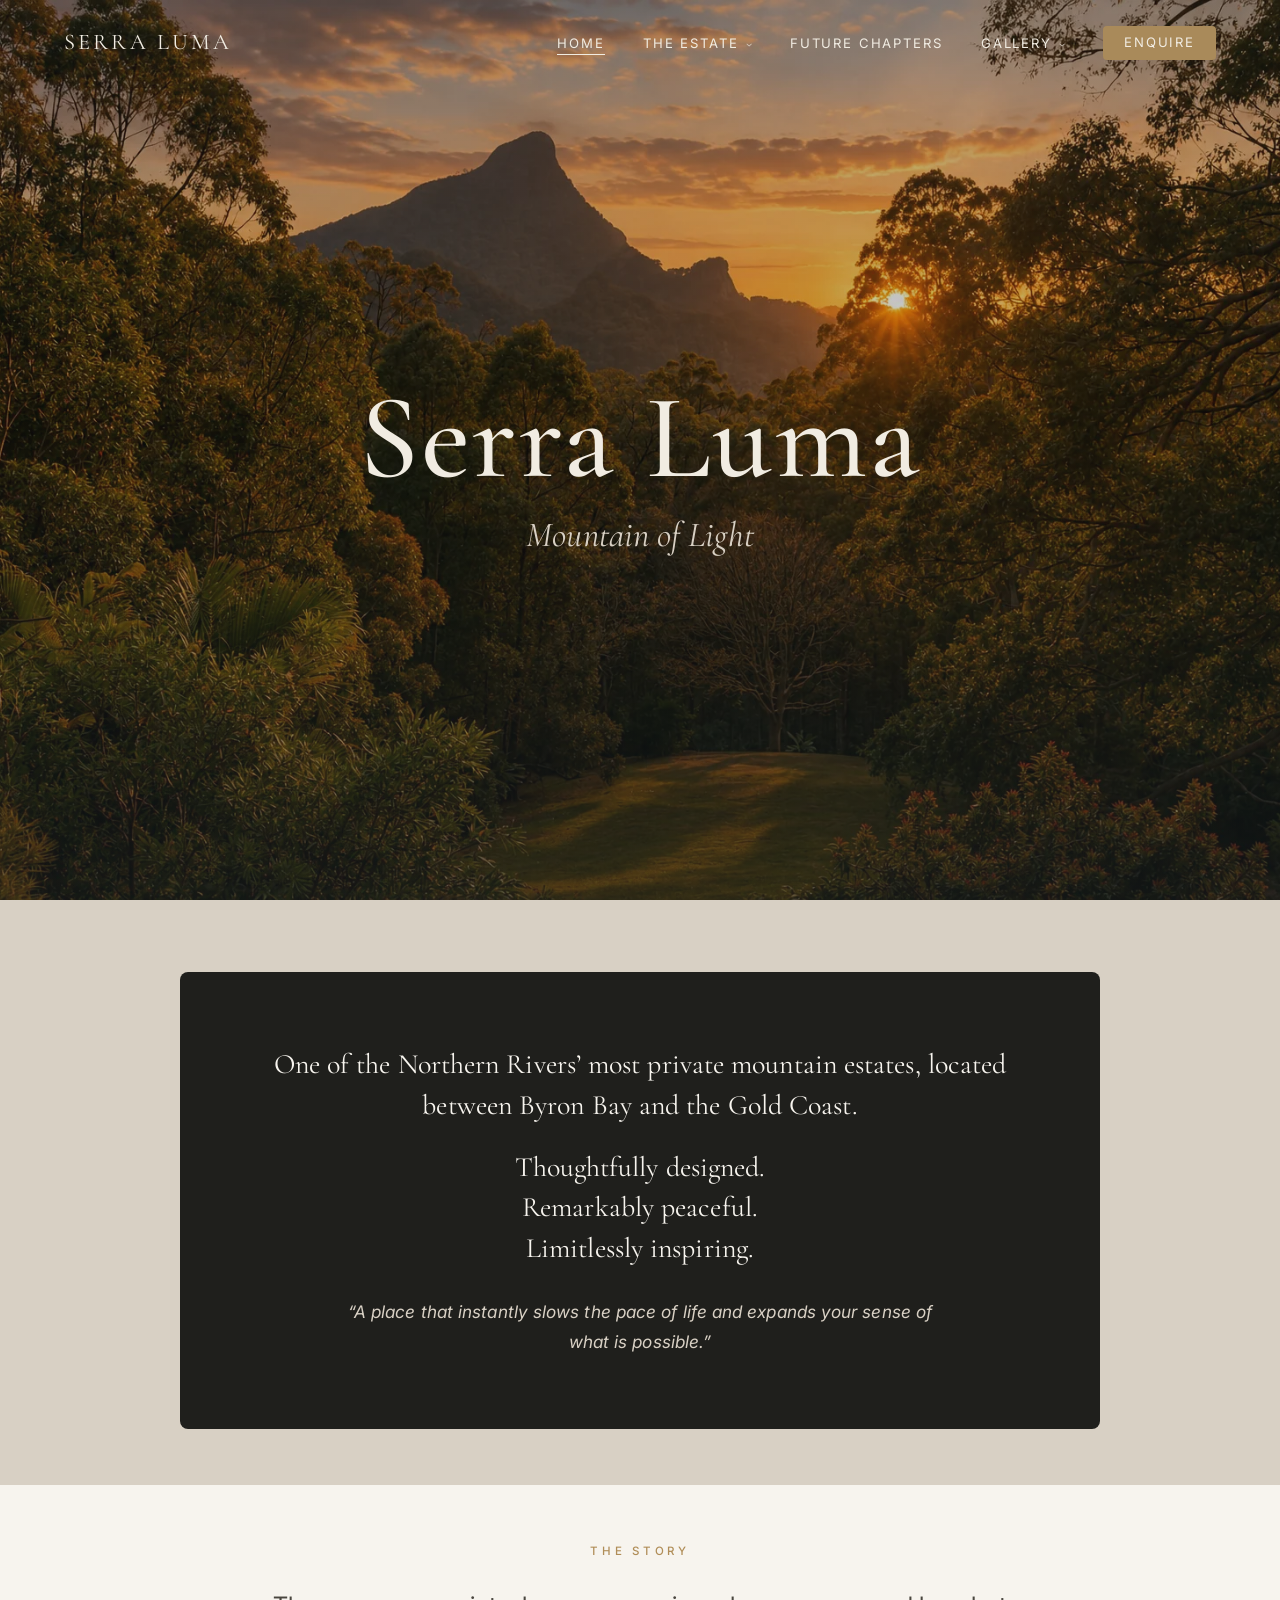
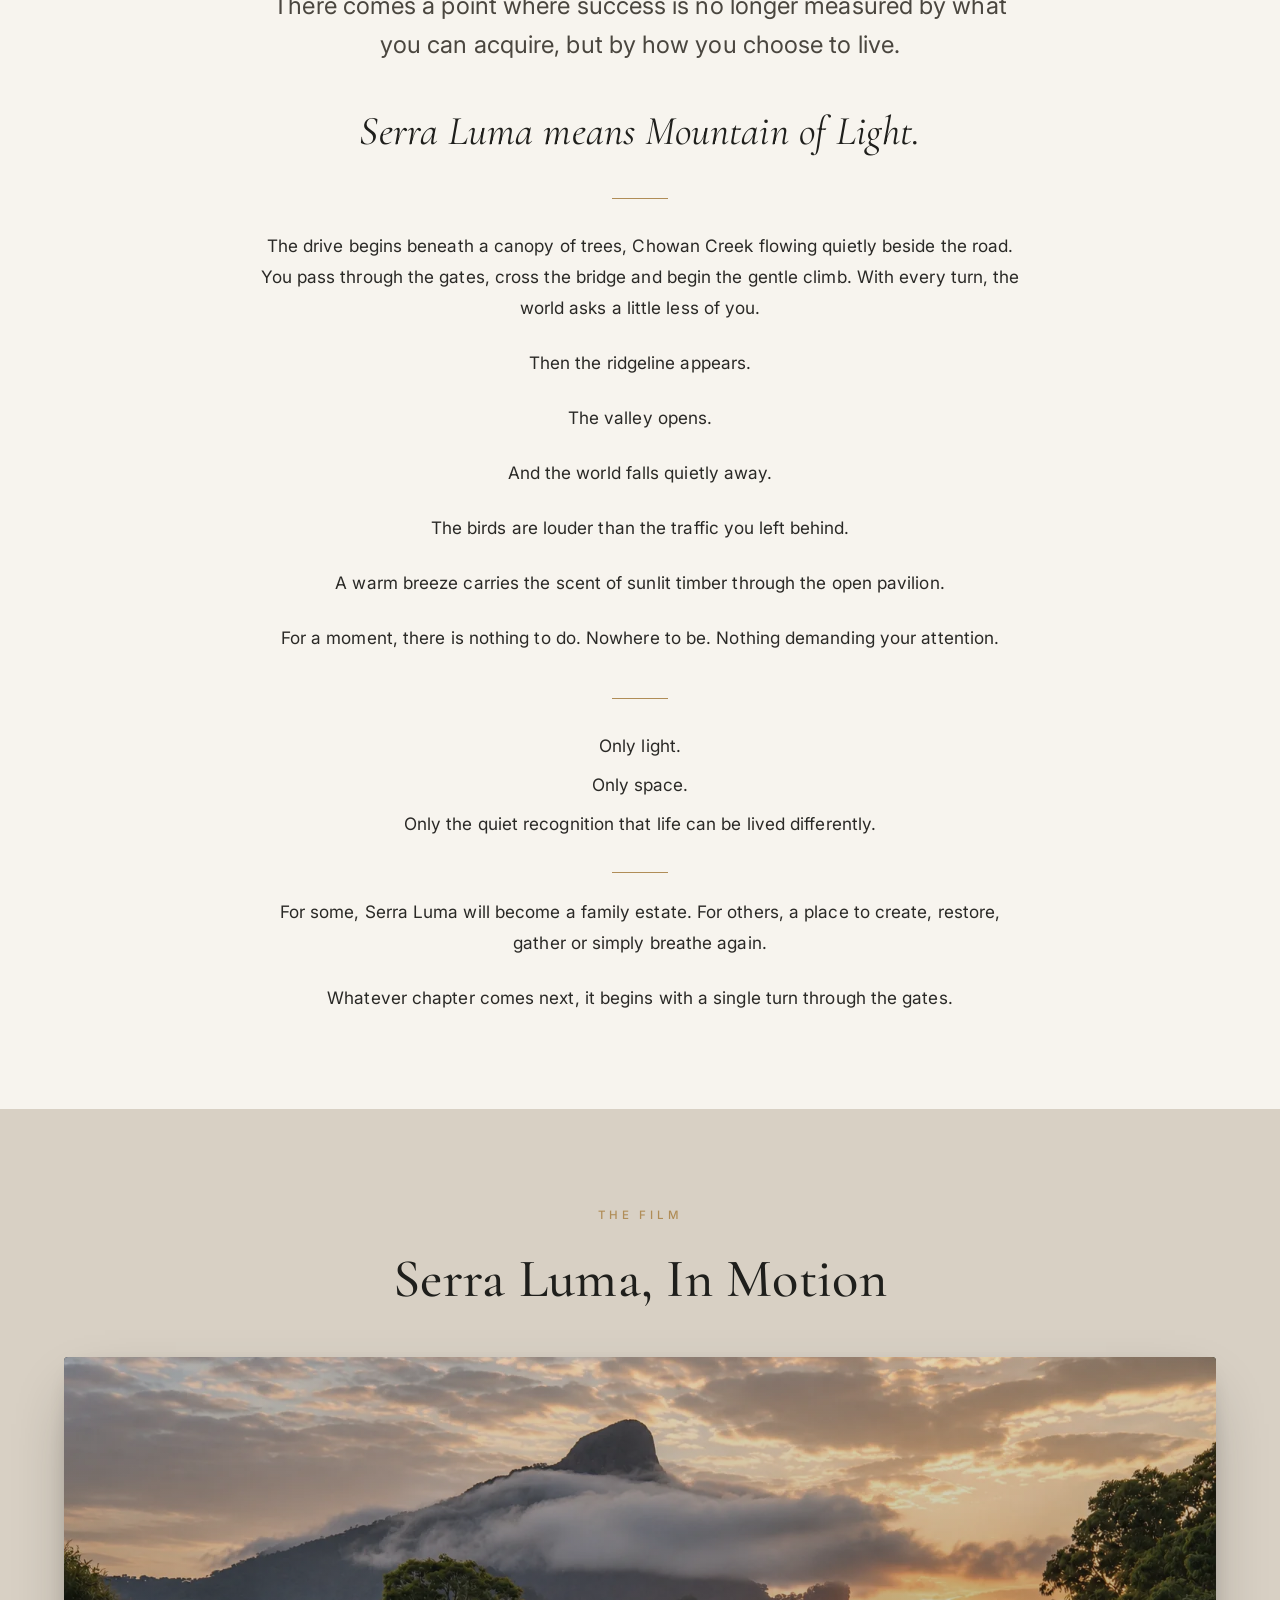
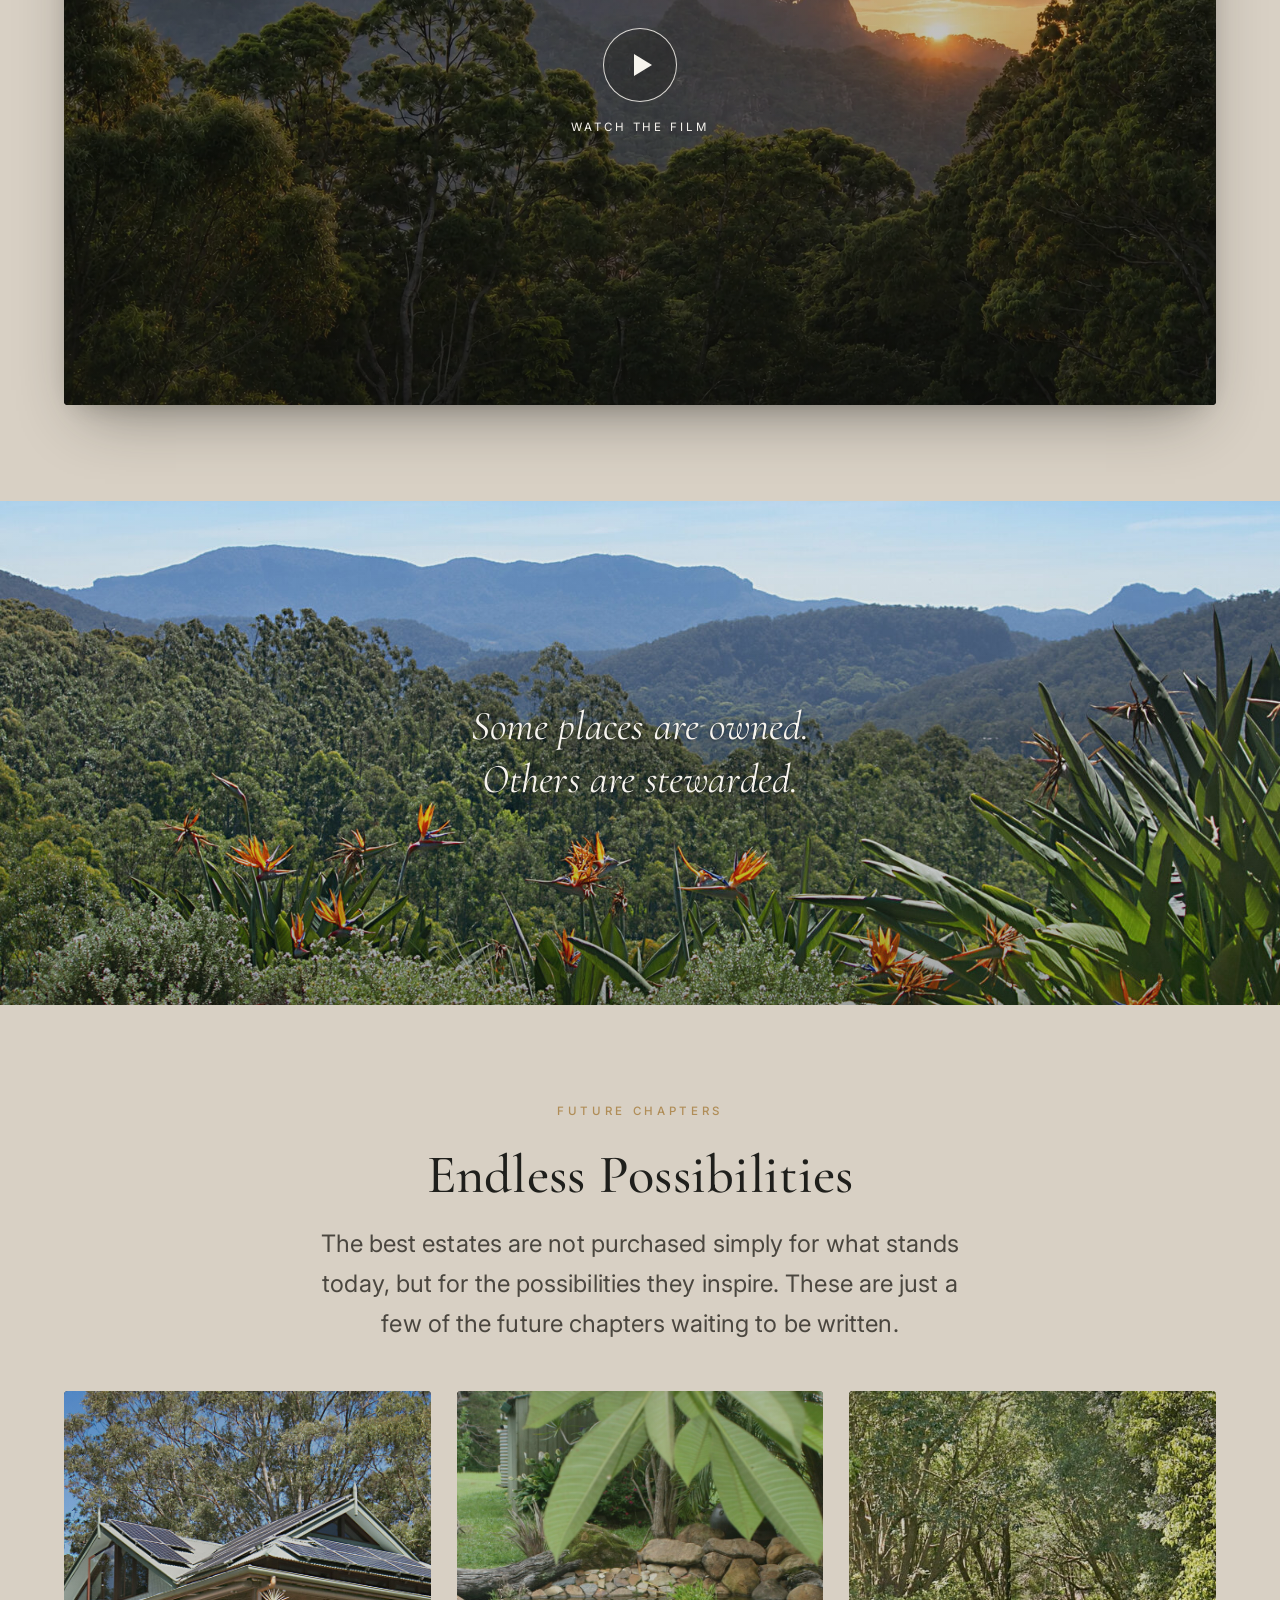
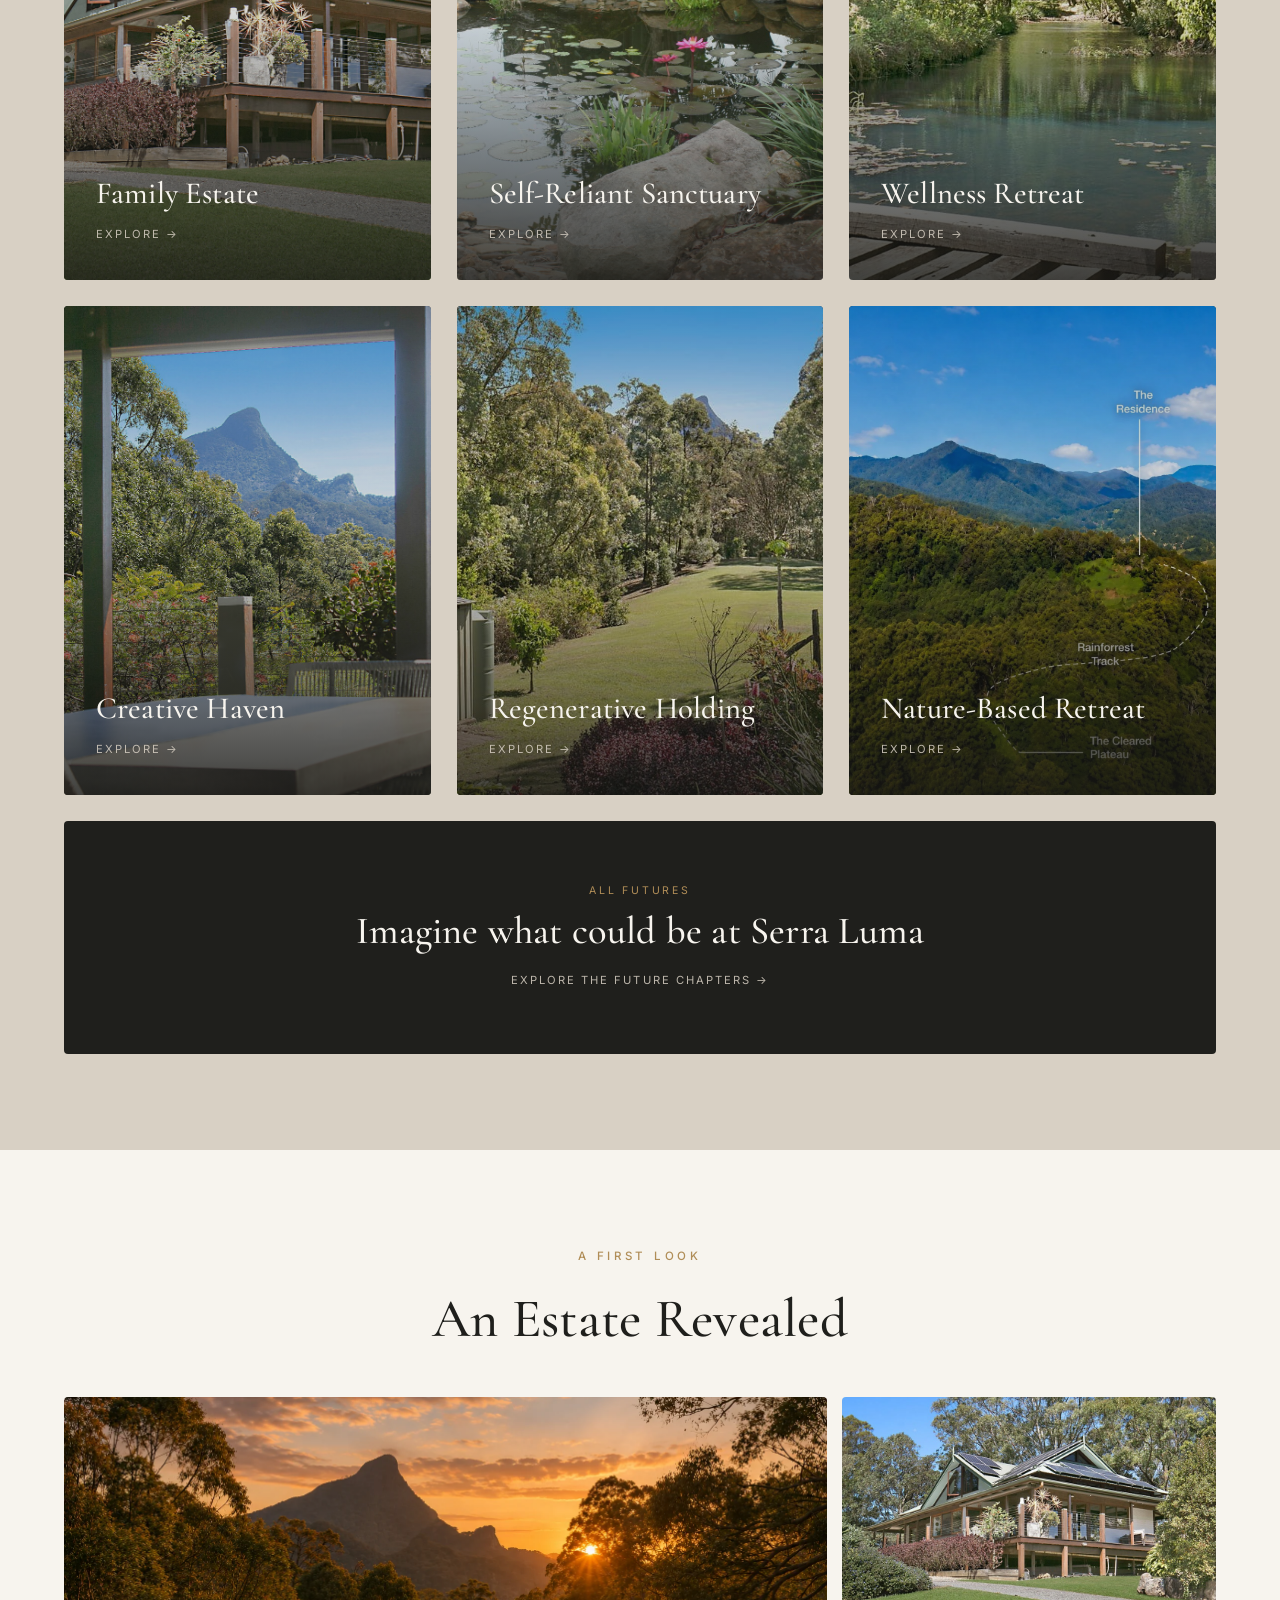
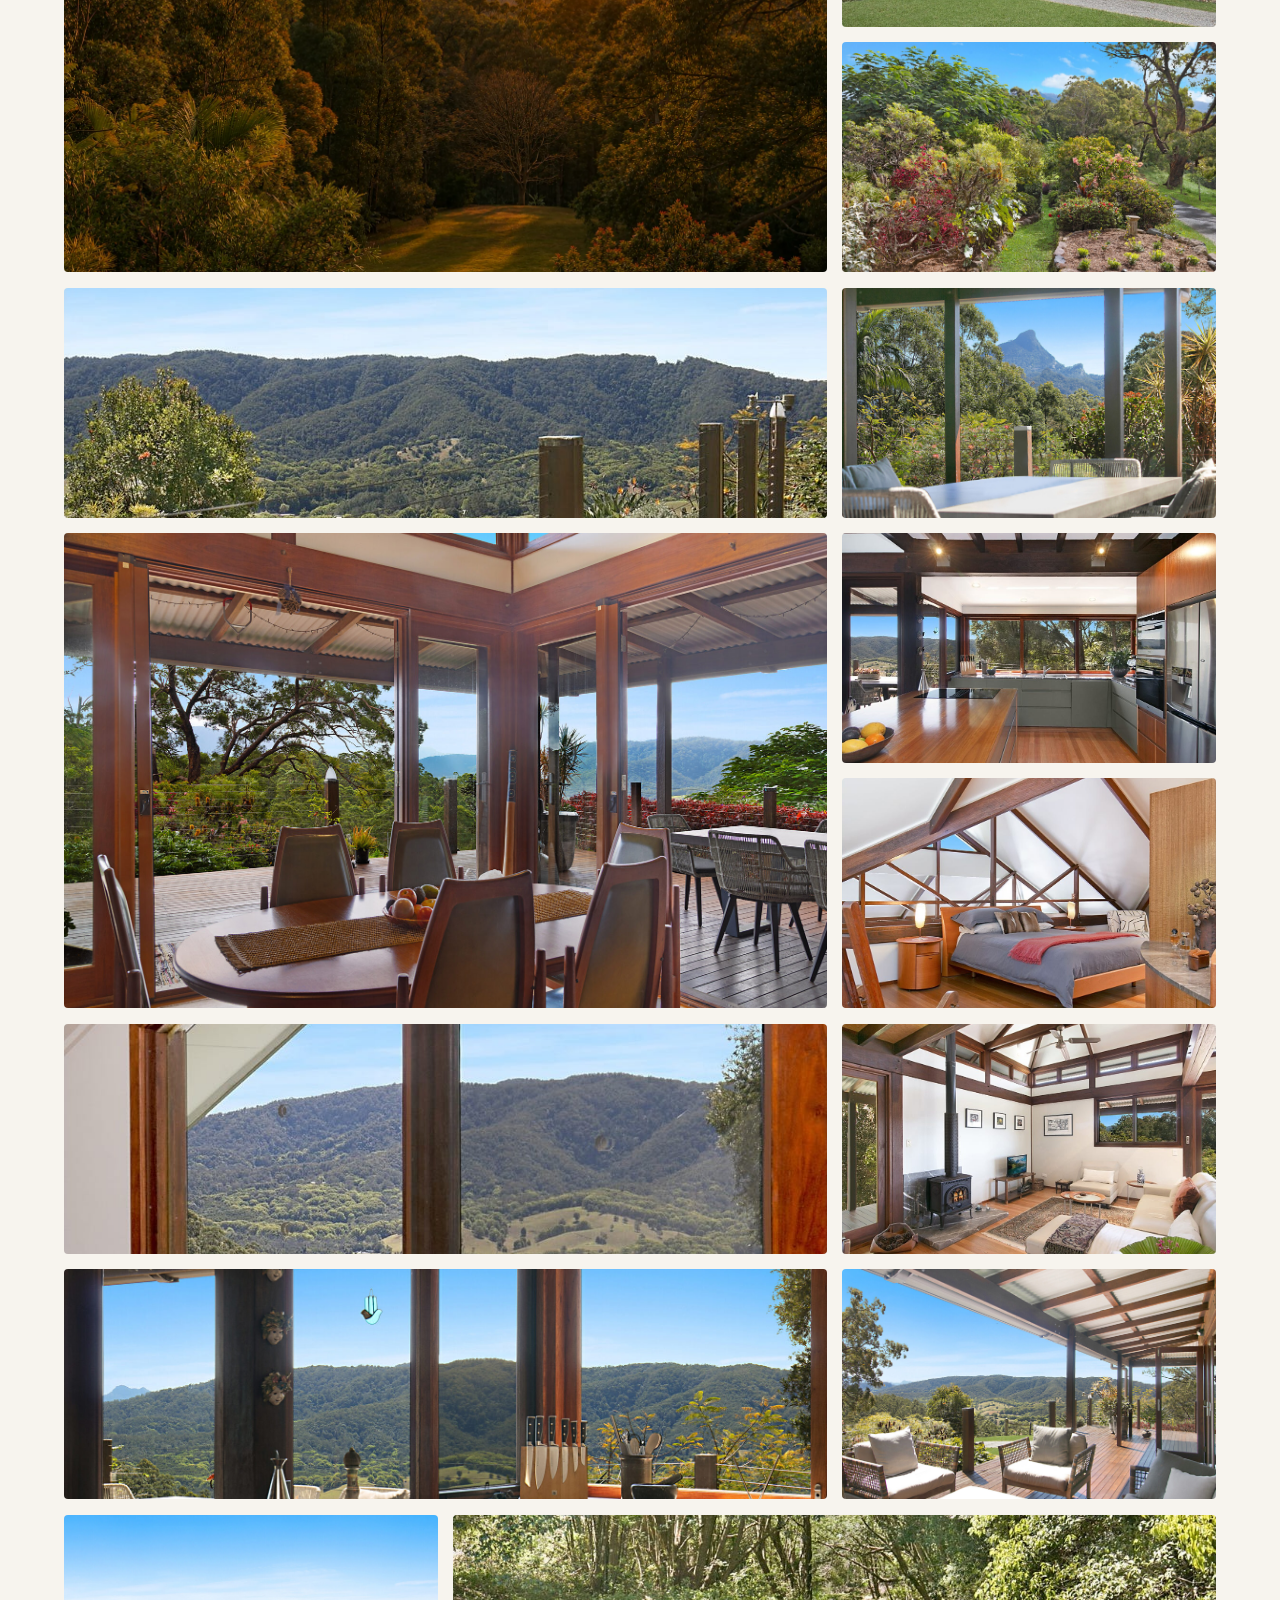
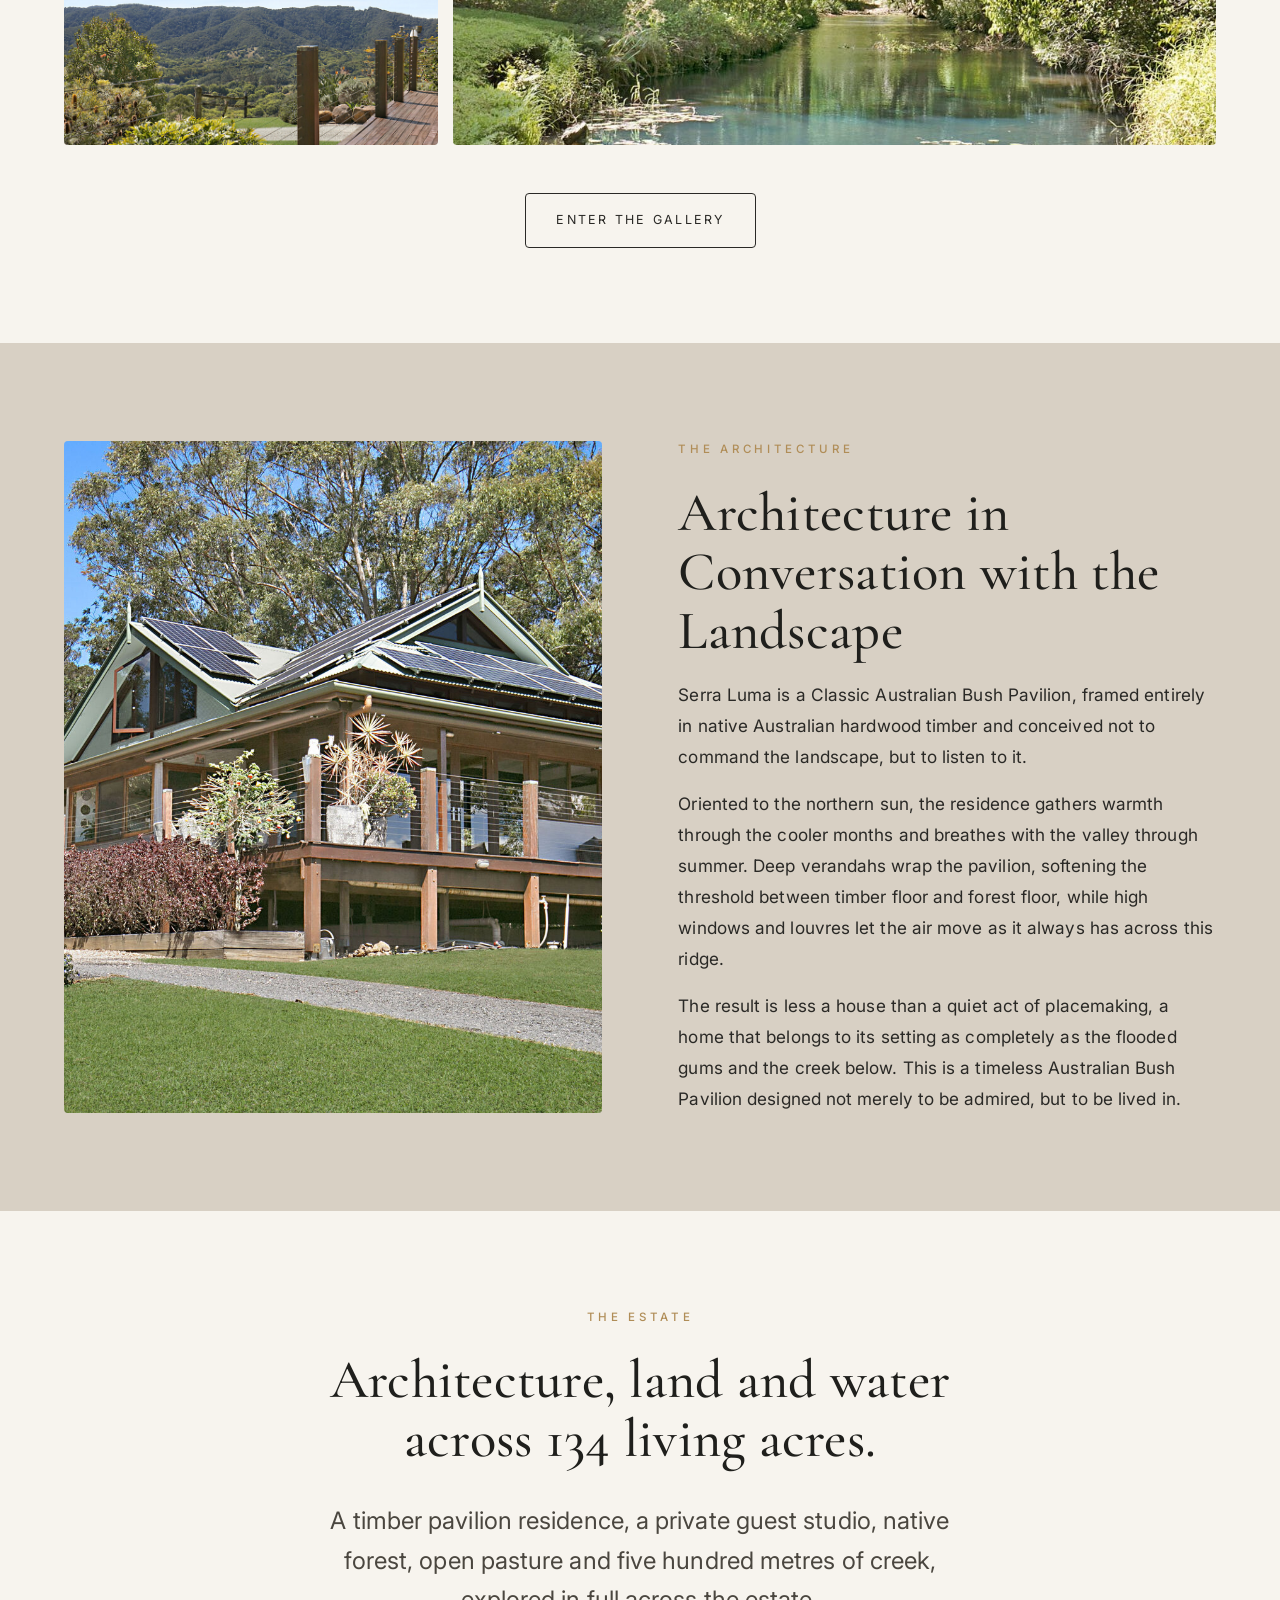
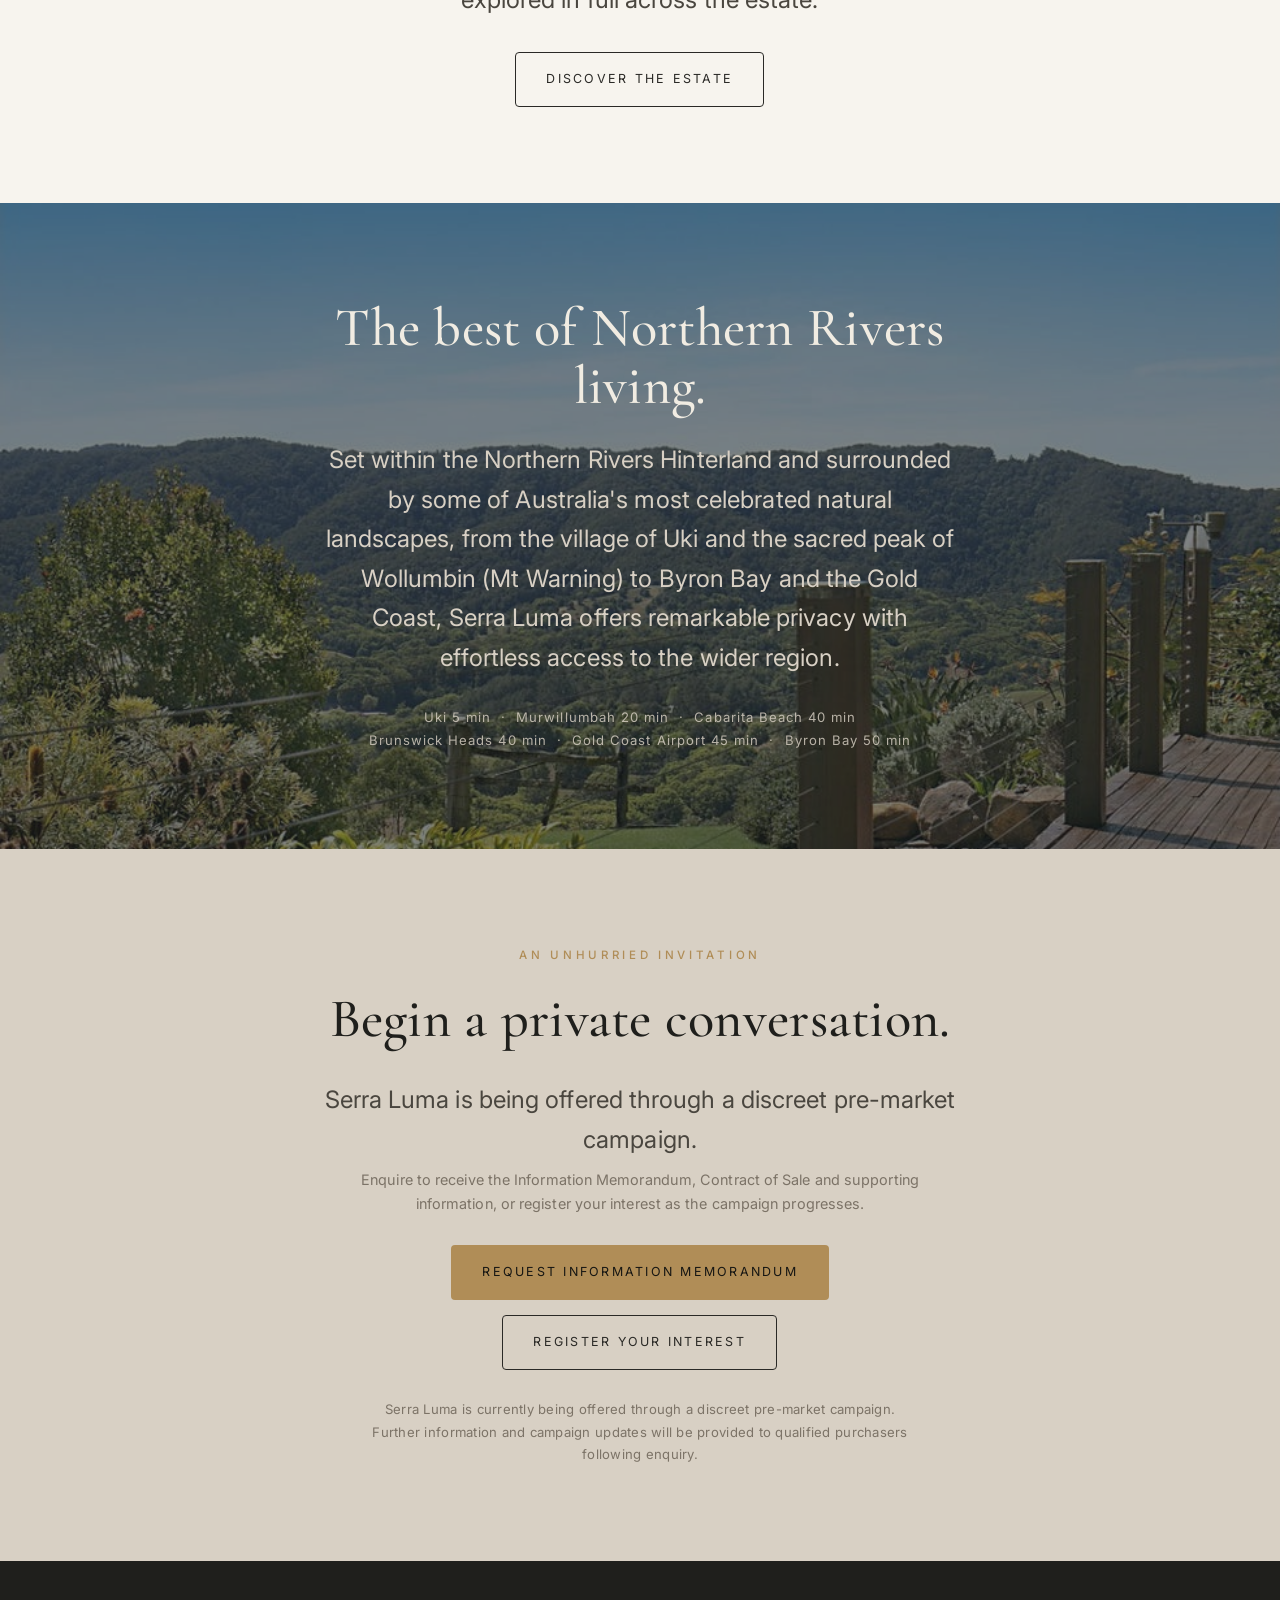
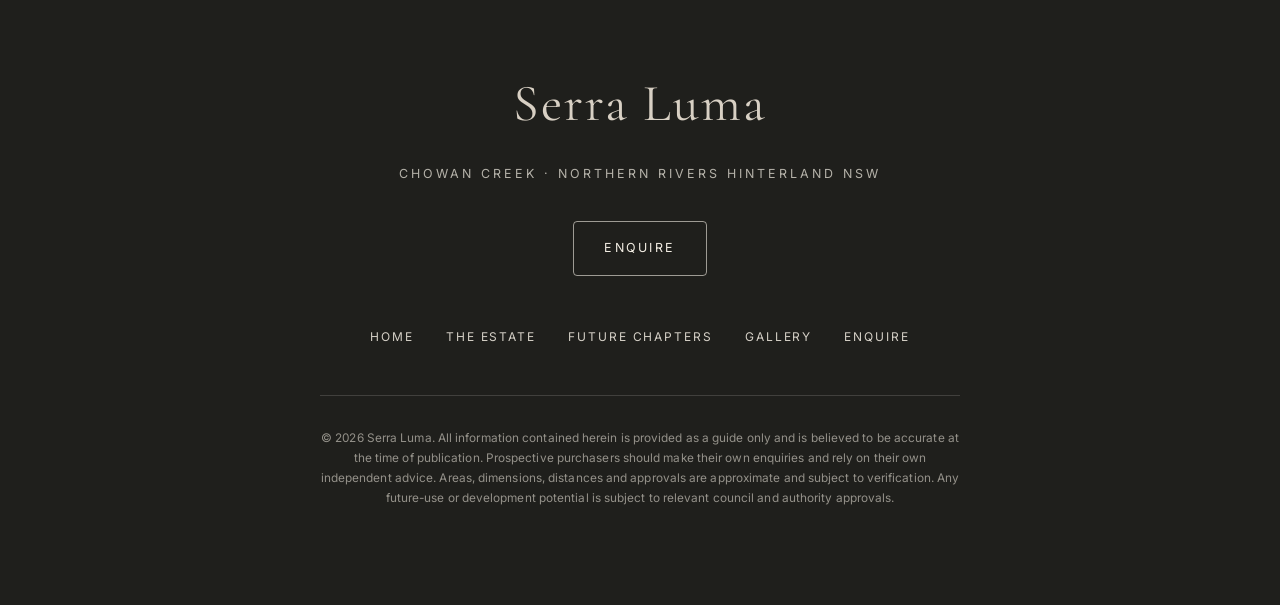
==== index.html @ 1aceec99 "Hero: replace flat 2nd clip with image14 Ken Burns push-in; Grounds gallery pruned Co-Authored-By: C" ====
<!DOCTYPE html>
<html lang="en">
<head>
  <meta charset="UTF-8" />
  <meta name="viewport" content="width=device-width, initial-scale=1.0" />

  <title>Serra Luma | Mountain of Light, A Private 134-Acre Sanctuary, Northern Rivers Hinterland NSW</title>
  <meta name="description" content="Serra Luma, Mountain of Light. A rare 134-acre Classic Australian Bush Pavilion sanctuary in the Northern Rivers Hinterland. Deeply private, limitlessly inspiring. Register your interest." />

  <meta property="og:type" content="website" />
  <meta property="og:title" content="Serra Luma | Mountain of Light" />
  <meta property="og:description" content="A rare 134-acre sanctuary in the Northern Rivers Hinterland. Thoughtfully designed. Deeply private. Limitlessly inspiring." />
  <meta property="og:image" content="assets/images/Land/image2.jpeg" />
  <meta name="twitter:card" content="summary_large_image" />

  <!-- Favicons (SL monogram, Cormorant Garamond) -->
  <link rel="icon" href="/favicon.ico" sizes="32x32" />
  <link rel="icon" href="/favicon.svg" type="image/svg+xml" />
  <link rel="apple-touch-icon" href="/apple-touch-icon.png" />
  <link rel="manifest" href="/site.webmanifest" />
  <meta name="theme-color" content="#1F1F1C" />
  <link rel="preconnect" href="https://fonts.googleapis.com" />
  <link rel="preconnect" href="https://fonts.gstatic.com" crossorigin />
  <link href="https://fonts.googleapis.com/css2?family=Cormorant+Garamond:ital,wght@0,400;0,500;0,600;1,400;1,500&family=Inter:wght@300;400;500&display=swap" rel="stylesheet" />
  <link rel="stylesheet" href="assets/css/styles.css?v=12" />
</head>
<body>
  <a class="skip-link" href="#main">Skip to content</a>

  <!-- ===================== NAV ===================== -->
  <nav class="nav" aria-label="Primary">
    <a class="nav__brand" href="index.html">Serra Luma</a>
    <button class="nav__toggle" aria-label="Toggle menu" aria-expanded="false" aria-controls="primary-menu">
      <span></span><span></span><span></span>
    </button>
    <ul class="nav__links" id="primary-menu">
      <li><a href="index.html" aria-current="page">Home</a></li>
      <li class="nav__has-drop">
        <a href="estate.html" aria-haspopup="true">The Estate</a>
        <ul class="nav__drop">
          <li><a href="estate.html#residence">The Residence</a></li>
          <li><a href="estate.html#studio">The Studio</a></li>
          <li><a href="estate.html#land">The Land</a></li>
          <li><a href="estate.html#retreat">Retreat Potential</a></li>
          <li><a href="estate.html#location">Location</a></li>
        </ul>
      </li>
      <li><a href="future-chapters.html">Future Chapters</a></li>
      <li class="nav__has-drop">
        <a href="gallery.html" aria-haspopup="true">Gallery</a>
        <ul class="nav__drop">
          <li><a href="gallery.html#residences">The Residences</a></li>
          <li><a href="gallery.html#grounds">The Grounds</a></li>
          <li><a href="gallery.html#wildlife">The Wild-Life</a></li>
        </ul>
      </li>
      <li><a class="btn btn--solid nav__cta" href="enquire.html">Enquire</a></li>
    </ul>
  </nav>

  <main id="main">
    <!-- ===================== HERO ===================== -->
    <header class="hero">
      <!-- Hero montage: opens on a slow Ken Burns push-in over the sunset at Wollumbin,
           then crossfades through the drone montage across the estate. Poster = sunset still. -->
      <video class="hero__media" autoplay muted loop playsinline
             poster="assets/images/hero-sunset.webp" aria-hidden="true">
        <source src="assets/video/hero-sunset.mp4?v=2" type="video/mp4" />
      </video>
      <div class="hero__inner">
        <h1 class="hero__name">Serra Luma</h1>
        <p class="hero__tag">Mountain of Light</p>
      </div>
    </header>

    <!-- ===================== INTRODUCTION (below the fold) ===================== -->
    <section class="section hero-intro">
      <div class="wrap">
        <div class="intro-card reveal">
          <p class="intro-card__lead">
            <span class="intro-card__place">One of the Northern Rivers&rsquo; most private mountain estates,
            located between Byron Bay and the Gold Coast.</span>
            Thoughtfully designed.<br>
            Remarkably peaceful.<br>
            Limitlessly&nbsp;inspiring.
          </p>
          <p class="intro-card__note" style="font-style:italic">
            &ldquo;A place that instantly slows the pace of life and expands your sense
            of what is possible.&rdquo;
          </p>
        </div>
      </div>
    </section>

    <!-- ===================== THE STORY ===================== -->
    <section class="section" id="story">
      <div class="wrap">
        <div class="text-col center" style="margin-inline:auto">
          <p class="eyebrow reveal">The Story</p>
          <p class="lead reveal" data-delay="1">
            There comes a point where success is no longer measured by what you can acquire,
            but by how you choose to live.
          </p>
          <p class="story-quote reveal" data-delay="2" style="margin-top:2.5rem">
            Serra Luma means <em>Mountain of Light</em>.
          </p>
          <div class="divider reveal" data-delay="2" style="margin-top:2.5rem"></div>
        </div>
        <div class="text-col center" style="margin-inline:auto;margin-top:1rem">
          <p class="reveal" data-delay="2">
            The drive begins beneath a canopy of trees, Chowan Creek flowing quietly beside the road.
            You pass through the gates, cross the bridge and begin the gentle climb. With every turn,
            the world asks a little less of you.
          </p>
          <p class="reveal" data-delay="2" style="margin-top:1.5rem">Then the ridgeline appears.</p>
          <p class="reveal" data-delay="2" style="margin-top:1.5rem">The valley opens.</p>
          <p class="reveal" data-delay="2" style="margin-top:1.5rem">And the world falls quietly away.</p>
          <p class="reveal" data-delay="2" style="margin-top:1.5rem">
            The birds are louder than the traffic you left behind.
          </p>
          <p class="reveal" data-delay="2" style="margin-top:1.5rem">
            A warm breeze carries the scent of sunlit timber through the open pavilion.
          </p>
          <p class="reveal" data-delay="2" style="margin-top:1.5rem">
            For a moment, there is nothing to do. Nowhere to be. Nothing demanding your attention.
          </p>
          <div class="reveal" data-delay="2" style="margin-top:2.75rem">
            <div class="divider" style="margin:0 auto 2rem"></div>
            <p style="margin:0">Only light.</p>
            <p style="margin:0.5rem 0 0">Only space.</p>
            <p style="margin:0.5rem 0 0">Only the quiet recognition that life can be lived differently.</p>
            <div class="divider" style="margin:2rem auto 0"></div>
          </div>
          <p class="reveal" data-delay="3" style="margin-top:1.5rem">
            For some, Serra Luma will become a family estate. For others, a place to create, restore,
            gather or simply breathe again.
          </p>
          <p class="reveal" data-delay="3" style="margin-top:1.5rem">
            Whatever chapter comes next, it begins with a single turn through the gates.
          </p>
        </div>
      </div>
    </section>

    <!-- ===================== THE FILM ===================== -->
    <section class="section" id="film" style="background:var(--stone)">
      <div class="wrap">
        <div class="gallery__head">
          <p class="eyebrow reveal">The Film</p>
          <h2 class="reveal" data-delay="1">Serra Luma, In Motion</h2>
        </div>
        <figure class="film reveal" data-delay="1">
          <video class="film__video" preload="none" playsinline controls
                 poster="assets/images/land-hero.webp">
            <source src="assets/video/serra-luma-film.mp4?v=3" type="video/mp4" />
          </video>
          <button class="film__play" type="button" aria-label="Play the film">
            <span class="film__play-icon" aria-hidden="true"></span>
            <span class="film__play-label">Watch the Film</span>
          </button>
        </figure>
      </div>
    </section>

    <!-- ===================== CINEMATIC INTERLUDE / QUOTE MOMENT =====================
         A full-width visual pause between The Story and Future Chapters — one image,
         one line — to invite a moment of reflection before the futures are revealed. -->
    <section class="band band--vibrant" style="min-height:56vh;display:grid;place-items:center">
      <img class="band__bg" src="assets/images/quote-banner.jpg" alt="" aria-hidden="true" loading="lazy" style="object-position:center 64%" />
      <div class="wrap text-col center">
        <p class="story-quote reveal" style="color:var(--ivory)">
          Some places are owned.<br>Others are stewarded.
        </p>
      </div>
    </section>

    <!-- ===================== POSSIBILITIES ===================== -->
    <section class="section" style="background:var(--stone)">
      <div class="wrap">
        <div class="gallery__head">
          <p class="eyebrow reveal">Future Chapters</p>
          <h2 class="reveal" data-delay="1">Endless Possibilities</h2>
          <p class="lead reveal" data-delay="2" style="max-width:680px;margin:1.25rem auto 0">
            The best estates are not purchased simply for what stands today, but for the possibilities
            they inspire. These are just a few of the future chapters waiting to be written.
          </p>
        </div>
        <div class="poss-grid reveal" data-delay="1">
          <a class="poss-card" href="future-chapters.html#family">
            <img loading="lazy" src="assets/images/residences/residences-15.jpg" alt="The pavilion home as a private family estate" />
            <div class="poss-card__body">
              <h3 class="poss-card__title">Family Estate</h3>
              <span class="poss-card__more">Explore →</span>
            </div>
          </a>
          <a class="poss-card" href="future-chapters.html#self-reliant">
            <img loading="lazy" src="assets/images/grounds/grounds-12.jpg" alt="Productive land and gardens — a self-reliant sanctuary" />
            <div class="poss-card__body">
              <h3 class="poss-card__title poss-card__title--oneline">Self-Reliant Sanctuary</h3>
              <span class="poss-card__more">Explore →</span>
            </div>
          </a>
          <a class="poss-card" href="future-chapters.html#wellness">
            <img loading="lazy" src="assets/images/Land/image35.jpeg" alt="Creek and forest — a wellness retreat setting" />
            <div class="poss-card__body">
              <h3 class="poss-card__title">Wellness Retreat</h3>
              <span class="poss-card__more">Explore →</span>
            </div>
          </a>
          <a class="poss-card" href="future-chapters.html#creative">
            <img loading="lazy" src="assets/images/residences/residences-13.jpg" alt="Light-filled interiors — the creative haven" />
            <div class="poss-card__body">
              <h3 class="poss-card__title">Creative Haven</h3>
              <span class="poss-card__more">Explore →</span>
            </div>
          </a>
          <a class="poss-card" href="future-chapters.html#regenerative">
            <img loading="lazy" src="assets/images/Land/image17.jpeg" alt="Pasture and forest — a regenerative holding" />
            <div class="poss-card__body">
              <h3 class="poss-card__title">Regenerative Holding</h3>
              <span class="poss-card__more">Explore →</span>
            </div>
          </a>
          <a class="poss-card" href="future-chapters.html#eco">
            <img loading="lazy" src="assets/images/possibility-hero.webp" alt="Aerial across the estate showing the residence, retreat plateau and rainforest track — a nature-based retreat opportunity" />
            <div class="poss-card__body">
              <h3 class="poss-card__title">Nature-Based Retreat</h3>
              <span class="poss-card__more">Explore →</span>
            </div>
          </a>
        </div>
        <a class="poss-banner reveal" data-delay="1" href="future-chapters.html">
          <div class="poss-banner__inner">
            <p class="poss-card__eyebrow">All Futures</p>
            <h3 class="poss-banner__title">Imagine what could be at Serra Luma</h3>
            <span class="poss-card__more">Explore the Future Chapters →</span>
          </div>
        </a>
      </div>
    </section>

    <!-- ===================== CURATED GALLERY PREVIEW ===================== -->
    <section class="section" id="gallery">
      <div class="wrap">
        <div class="gallery__head">
          <p class="eyebrow reveal">A First Look</p>
          <h2 class="reveal" data-delay="1">An Estate Revealed</h2>
        </div>
        <!-- A curated first look: hero feature, supporting frames and landscape bands
             sequenced so every row fills completely — closing on the creek. -->
        <div class="editorial-grid reveal" data-delay="1">
          <figure class="tile tile--feature" data-full="assets/images/hero-sunset.webp">
            <img loading="lazy" src="assets/images/hero-sunset.webp" alt="Sunset over Wollumbin (Mt Warning) from Serra Luma" />
            <figcaption class="tile__cap">The Ridgeline</figcaption>
          </figure>
          <figure class="tile" data-full="assets/images/Main%20House/image15.jpeg">
            <img loading="lazy" src="assets/images/Main%20House/image15.jpeg" alt="Arriving at the timber pavilion along the ridgeline" />
            <figcaption class="tile__cap">Arrival</figcaption>
          </figure>
          <figure class="tile" data-full="assets/images/grounds/grounds-01.jpg">
            <img loading="lazy" src="assets/images/grounds/grounds-01.jpg" alt="Native gardens in bloom across the grounds" />
            <figcaption class="tile__cap">The Gardens</figcaption>
          </figure>
          <figure class="tile tile--wide" data-full="assets/images/Land/image7.jpeg">
            <img loading="lazy" src="assets/images/Land/image7.jpeg" alt="Valley panorama across the Northern Rivers Hinterland" />
            <figcaption class="tile__cap">The Valley Below</figcaption>
          </figure>
          <figure class="tile" data-full="assets/images/residences/residences-13.jpg">
            <img loading="lazy" src="assets/images/residences/residences-13.jpg" alt="Timber deck and dining framed by the mountain view" />
            <figcaption class="tile__cap">The Verandah</figcaption>
          </figure>
          <figure class="tile tile--feature" data-full="assets/images/residences/residences-01.jpg">
            <img loading="lazy" src="assets/images/residences/residences-01.jpg" alt="Open-plan living and dining beneath the timber pavilion" />
            <figcaption class="tile__cap">Gathering</figcaption>
          </figure>
          <figure class="tile" data-full="assets/images/Main%20House/image11.jpeg">
            <img loading="lazy" src="assets/images/Main%20House/image11.jpeg" alt="Marble and timber kitchen with valley outlook" />
            <figcaption class="tile__cap">Where Days Begin</figcaption>
          </figure>
          <figure class="tile" data-full="assets/images/Main%20House/image24.jpeg">
            <img loading="lazy" src="assets/images/Main%20House/image24.jpeg" alt="Loft-style master retreat beneath the trusses" />
            <figcaption class="tile__cap">Sanctuary</figcaption>
          </figure>
          <figure class="tile tile--wide" data-full="assets/images/Main%20House/image26.jpeg">
            <img loading="lazy" src="assets/images/Main%20House/image26.jpeg" alt="Valley view through timber-framed windows" />
            <figcaption class="tile__cap">The Long View</figcaption>
          </figure>
          <figure class="tile" data-full="assets/images/Main%20House/image22.jpeg">
            <img loading="lazy" src="assets/images/Main%20House/image22.jpeg" alt="Living room with wood heater beneath timber trusses" />
            <figcaption class="tile__cap">Evenings In</figcaption>
          </figure>
          <figure class="tile tile--wide" data-full="assets/images/residences/residences-16.jpg">
            <img loading="lazy" src="assets/images/residences/residences-16.jpg" alt="Living spaces opening to the deck and the landscape beyond" />
            <figcaption class="tile__cap">Living to Landscape</figcaption>
          </figure>
          <figure class="tile" data-full="assets/images/residences/residences-14.jpg">
            <img loading="lazy" src="assets/images/residences/residences-14.jpg" alt="The timber deck and its outlook over the valley" />
            <figcaption class="tile__cap">The Deck</figcaption>
          </figure>
          <figure class="tile" data-full="assets/images/grounds/grounds-10.jpg">
            <img loading="lazy" src="assets/images/grounds/grounds-10.jpg" alt="The outlook across pasture and ridgeline" />
            <figcaption class="tile__cap">The Outlook</figcaption>
          </figure>
          <figure class="tile tile--wide" data-full="assets/images/Land/image35.jpeg">
            <img loading="lazy" src="assets/images/Land/image35.jpeg" alt="Chowan Creek frontage winding through the estate" />
            <figcaption class="tile__cap">The Creek</figcaption>
          </figure>
        </div>
        <div class="btn-row btn-row--center reveal" style="margin-top:3rem">
          <a class="btn btn--ghost" href="gallery.html">Enter the Gallery</a>
        </div>
      </div>
    </section>

    <!-- ===================== ARCHITECTURE STORY ===================== -->
    <section class="section" style="background:var(--stone)">
      <div class="wrap">
        <div class="feature reveal">
          <div class="feature__media">
            <img loading="lazy" src="assets/images/residences/residences-15.jpg" alt="The timber pavilion and its deep verandahs, set into the ridgeline" />
          </div>
          <div>
            <p class="eyebrow">The Architecture</p>
            <h2>Architecture in Conversation with the Landscape</h2>
            <p>Serra Luma is a Classic Australian Bush Pavilion, framed entirely in native Australian
              hardwood timber and conceived not to command the landscape, but to listen to it.</p>
            <p>Oriented to the northern sun, the residence gathers warmth through the cooler months and
              breathes with the valley through summer. Deep verandahs wrap the pavilion, softening the
              threshold between timber floor and forest floor, while high windows and louvres let the air
              move as it always has across this ridge.</p>
            <p>The result is less a house than a quiet act of placemaking, a home that belongs to its
              setting as completely as the flooded gums and the creek below. This is a timeless Australian
              Bush Pavilion designed not merely to be admired, but to be lived in.</p>
          </div>
        </div>
      </div>
    </section>

    <!-- ===================== THE ESTATE ===================== -->
    <section class="section cta" style="background:var(--ivory)">
      <div class="wrap text-col center">
        <p class="eyebrow reveal">The Estate</p>
        <h2 class="reveal" data-delay="1">Architecture, land and water across 134 living acres.</h2>
        <p class="lead reveal" data-delay="2" style="margin-bottom:2rem">
          A timber pavilion residence, a private guest studio, native forest, open pasture and
          five hundred metres of creek, explored in full across the estate.
        </p>
        <div class="btn-row btn-row--center reveal" data-delay="2">
          <a class="btn btn--ghost" href="estate.html">Discover the Estate</a>
        </div>
      </div>
    </section>

    <!-- ===================== BYRON BAY HINTERLAND LIFESTYLE ===================== -->
    <section class="band section">
      <img class="band__bg" src="assets/images/Land/image7.jpeg" alt="" aria-hidden="true" loading="lazy" />
      <div class="wrap text-col center">
        <h2 class="reveal">The best of Northern Rivers living.</h2>
        <p class="lead reveal" data-delay="1" style="color:var(--stone)">
          Set within the Northern Rivers Hinterland and surrounded by some of Australia's most celebrated
          natural landscapes, from the village of Uki and the sacred peak of Wollumbin (Mt Warning) to
          Byron Bay and the Gold Coast, Serra Luma offers remarkable privacy with effortless access to
          the wider region.
        </p>
        <p class="reveal" data-delay="3" style="color:var(--stone);font-size:0.82rem;letter-spacing:0.08em;margin-top:1.75rem;opacity:0.82">
          Uki 5 min &nbsp;·&nbsp; Murwillumbah 20 min &nbsp;·&nbsp; Cabarita Beach 40 min<br>Brunswick Heads 40 min &nbsp;·&nbsp; Gold Coast Airport 45 min &nbsp;·&nbsp; Byron Bay 50 min
        </p>
      </div>
    </section>

    <!-- ===================== PRIVATE ENQUIRY CTA ===================== -->
    <section class="section cta">
      <div class="wrap text-col center">
        <p class="eyebrow reveal">An Unhurried Invitation</p>
        <h2 class="reveal" data-delay="1">Begin a private conversation.</h2>
        <p class="lead reveal" data-delay="2" style="margin-bottom:0.5rem">
          Serra Luma is being offered through a discreet pre-market campaign.
        </p>
        <p class="enquire-note reveal" data-delay="2">
          Enquire to receive the Information Memorandum, Contract of Sale and supporting information,
          or register your interest as the campaign progresses.
        </p>
        <div class="btn-row btn-row--center reveal" data-delay="2" style="margin-top:1.75rem">
          <a class="btn btn--solid" href="enquire.html?intent=im">Request Information Memorandum</a>
          <a class="btn btn--ghost" href="enquire.html">Register Your Interest</a>
        </div>
        <p class="privacy-note reveal" data-delay="3">
          Serra Luma is currently being offered through a discreet pre-market campaign. Further information
          and campaign updates will be provided to qualified purchasers following enquiry.
        </p>
      </div>
    </section>
  </main>

  <!-- ===================== FOOTER ===================== -->
  <footer class="footer">
    <div class="wrap">
      <p class="footer__name">Serra Luma</p>
      <p class="footer__loc">Chowan Creek · Northern Rivers Hinterland NSW</p>
      <div class="footer__cta">
        <a class="btn btn--light" href="enquire.html">Enquire</a>
      </div>
      <ul class="footer__links">
        <li><a href="index.html">Home</a></li>
        <li><a href="estate.html">The Estate</a></li>
        <li><a href="future-chapters.html">Future Chapters</a></li>
        <li><a href="gallery.html">Gallery</a></li>
        <li><a href="enquire.html">Enquire</a></li>
      </ul>
      <p class="footer__disclaimer">
        © <span data-year>2026</span> Serra Luma. All information contained herein is provided as a guide only
        and is believed to be accurate at the time of publication. Prospective purchasers should make their own
        enquiries and rely on their own independent advice. Areas, dimensions, distances and approvals are
        approximate and subject to verification. Any future-use or development potential is subject to relevant
        council and authority approvals.
      </p>
    </div>
  </footer>

  <!-- Lightbox -->
  <div class="lightbox" aria-hidden="true">
    <button class="lightbox__close" aria-label="Close image">&times;</button>
    <img src="" alt="" />
  </div>

  <script src="assets/js/main.js?v=3" defer></script>
</body>
</html>
---- assets/css/styles.css ----
/* ==========================================================================
   Serra Luma — Premium Property Site
   Design system + global styles
   Palette, typography and spacing are centralised in :root for easy editing.
   ========================================================================== */

:root {
  /* Colour palette — Aman-inspired: deep charcoal, warm stone, eucalyptus, bronze */
  --forest: #1F1F1C;       /* deep charcoal — dark backgrounds & headings */
  --forest-deep: #161613;  /* deepest charcoal, used sparingly */
  --stone: #D8D0C4;        /* warm stone */
  --ivory: #F7F4EE;        /* warm ivory background */
  --taupe: #C8B8A3;        /* soft taupe */
  --eucalyptus: #8C9683;   /* soft eucalyptus accent */
  --clay: #B08D57;         /* muted bronze highlight */
  --ink: #2A2926;          /* warm text charcoal */

  --ink-on-dark: #F1ECE2;
  --muted: #7c7367;        /* warm muted grey-brown */
  --line: rgba(31, 31, 28, 0.12);
  --line-dark: rgba(241, 236, 226, 0.16);
  --overlay: rgba(24, 24, 21, 0.44);

  /* Typography */
  --serif: "Cormorant Garamond", "Playfair Display", Georgia, serif;
  --sans: "Inter", "Helvetica Neue", Arial, sans-serif;

  /* Spacing scale */
  --space-section: clamp(4rem, 8vw, 6rem);   /* uniform ~1in (96px) top & bottom on all sections */
  --gutter: clamp(1.5rem, 5vw, 5rem);
  --maxw: 1280px;
  --maxw-text: 760px;

  --radius: 4px;
  --radius-lg: 8px;

  --ease: cubic-bezier(0.22, 0.61, 0.36, 1);
  --transition: 0.5s var(--ease);
}

/* ----- Reset ----- */
*, *::before, *::after { box-sizing: border-box; }
* { margin: 0; }
html { scroll-behavior: smooth; -webkit-text-size-adjust: 100%; }
@media (prefers-reduced-motion: reduce) {
  html { scroll-behavior: auto; }
  *, *::before, *::after {
    animation-duration: 0.01ms !important;
    transition-duration: 0.01ms !important;
  }
}

body {
  font-family: var(--sans);
  color: var(--ink);
  background: var(--ivory);
  line-height: 1.8;
  font-size: clamp(1rem, 0.96rem + 0.2vw, 1.075rem);
  font-weight: 400;
  letter-spacing: 0.005em;
  -webkit-font-smoothing: antialiased;
  text-rendering: optimizeLegibility;
  overflow-x: hidden;
}

img, video { max-width: 100%; display: block; height: auto; }
a { color: inherit; text-decoration: none; }
button { font-family: inherit; cursor: pointer; }

/* ----- Typography ----- */
h1, h2, h3, h4 {
  font-family: var(--serif);
  font-weight: 500;
  line-height: 1.08;
  letter-spacing: 0.005em;
  color: var(--forest);
}
.display {
  font-size: clamp(3rem, 8vw, 6.5rem);
  font-weight: 500;
  letter-spacing: 0.01em;
}
h2 { font-size: clamp(2rem, 4.5vw, 3.4rem); }
h3 { font-size: clamp(1.5rem, 2.6vw, 2.1rem); }

.eyebrow {
  font-family: var(--sans);
  font-size: 0.72rem;
  font-weight: 500;
  letter-spacing: 0.32em;
  text-transform: uppercase;
  color: var(--clay);
  margin-bottom: 1.5rem;
}
.lead {
  font-size: clamp(1.15rem, 1.05rem + 0.6vw, 1.5rem);
  line-height: 1.65;
  color: #4a463f;
  font-weight: 400;
}

/* ----- Layout helpers ----- */
.wrap { max-width: var(--maxw); margin-inline: auto; padding-inline: var(--gutter); }
.section { padding-block: var(--space-section); }
.text-col { max-width: var(--maxw-text); }
.center { text-align: center; margin-inline: auto; }
/* Optional line breaks for desktop typography; collapse to natural flow
   on smaller screens so text wraps cleanly on tablet and mobile. */
@media (max-width: 899px) { br.brk { display: none; } }

/* ==========================================================================
   Navigation
   ========================================================================== */
.nav {
  position: fixed;
  inset: 0 0 auto 0;
  z-index: 100;
  display: flex;
  align-items: center;
  justify-content: space-between;
  padding: 1.4rem var(--gutter);
  transition: background var(--transition), padding var(--transition), box-shadow var(--transition);
}
.nav--solid {
  background: rgba(247, 243, 234, 0.92);
  backdrop-filter: blur(10px);
  -webkit-backdrop-filter: blur(10px);
  padding-block: 1rem;
  box-shadow: 0 1px 0 var(--line);
}
.nav__brand {
  font-family: var(--serif);
  font-size: 1.4rem;
  letter-spacing: 0.14em;
  text-transform: uppercase;
  color: var(--ink-on-dark);
  transition: color var(--transition);
}
.nav--solid .nav__brand { color: var(--forest); }

.nav__links {
  display: flex;
  align-items: center;
  gap: clamp(1.5rem, 3vw, 2.75rem);
  list-style: none;
  padding: 0;
}
.nav__links a {
  font-size: 0.82rem;
  letter-spacing: 0.14em;
  text-transform: uppercase;
  color: var(--ink-on-dark);
  position: relative;
  padding-block: 0.25rem;
  transition: color var(--transition);
}
.nav--solid .nav__links a { color: var(--forest); }
/* Underline uses ::before so the dropdown caret (::after) stays separate —
   otherwise they merge and a current/hovered dropdown rotates into a vertical line. */
.nav__links a::before {
  content: "";
  position: absolute;
  left: 0; bottom: 0;
  width: 0; height: 1px;
  background: currentColor;
  transition: width var(--transition);
}
.nav__links a:hover::before,
.nav__links a[aria-current="page"]::before { width: 100%; }

/* Mobile toggle */
.nav__toggle {
  display: none;
  flex-direction: column;
  align-items: center;
  justify-content: center;
  gap: 5px;
  min-width: 44px;
  min-height: 44px;
  background: none;
  border: 0;
  padding: 8px;
  z-index: 110;
}
.nav__toggle span {
  width: 26px; height: 1.5px;
  background: var(--ink-on-dark);
  transition: transform var(--transition), opacity var(--transition), background var(--transition);
}
.nav--solid .nav__toggle span { background: var(--forest); }

@media (max-width: 860px) {
  .nav__toggle { display: flex; }
  /* The solid nav's backdrop-filter makes .nav a containing block for the
     fixed full-screen menu, collapsing it to the bar height. Drop the blur on
     mobile (the menu's own opaque background is all that's needed here). */
  .nav--solid {
    background: rgba(247, 243, 234, 0.98);
    backdrop-filter: none;
    -webkit-backdrop-filter: none;
  }
  .nav__links {
    position: fixed;
    inset: 0;
    flex-direction: column;
    justify-content: safe center;
    gap: 2.25rem;
    background: var(--forest);
    transform: translateX(100%);
    transition: transform 0.55s var(--ease);
    /* Scroll rather than clip if the items ever exceed the screen
       (e.g. a short phone in landscape). */
    overflow-y: auto;
    -webkit-overflow-scrolling: touch;
    padding: 5.5rem 1.5rem 3rem;
  }
  .nav__links a { color: var(--ink-on-dark); font-size: 1.05rem; }
  /* On a solid (scrolled) nav the desktop rule darkens links for the light bar;
     inside the open full-screen menu that makes top-level links dark-on-dark
     (invisible). Keep them light whenever the mobile menu is shown. */
  .nav--solid .nav__links a { color: var(--ink-on-dark); }
  .nav--open .nav__links { transform: translateX(0); }
  .nav--open .nav__toggle span { background: var(--ink-on-dark); }
  .nav--open .nav__toggle span:nth-child(1) { transform: translateY(6.5px) rotate(45deg); }
  .nav--open .nav__toggle span:nth-child(2) { opacity: 0; }
  .nav--open .nav__toggle span:nth-child(3) { transform: translateY(-6.5px) rotate(-45deg); }
}

/* ==========================================================================
   Buttons
   ========================================================================== */
.btn {
  display: inline-flex;
  align-items: center;
  gap: 0.6rem;
  padding: 0.95rem 1.9rem;
  font-size: 0.78rem;
  letter-spacing: 0.18em;
  text-transform: uppercase;
  border-radius: var(--radius);
  border: 1px solid transparent;
  transition: background var(--transition), color var(--transition),
              border-color var(--transition), transform var(--transition);
  will-change: transform;
}
.btn:hover { transform: translateY(-2px); }
.btn--solid { background: var(--clay); color: var(--forest-deep); }
.btn--solid:hover { background: #9a7948; }
.btn--dark { background: var(--forest); color: var(--ink-on-dark); }
.btn--dark:hover { background: #000; }
.btn--ghost { border-color: currentColor; color: var(--ink); }
.btn--ghost:hover { background: var(--forest); color: var(--ivory); border-color: var(--forest); }
.btn--light { border-color: rgba(244,239,228,0.6); color: var(--ink-on-dark); }
.btn--light:hover { background: var(--ivory); color: var(--forest); border-color: var(--ivory); }

.btn-row {
  display: flex;
  flex-wrap: wrap;
  gap: 1rem;
}
.btn-row--center { justify-content: center; }

/* Nav CTA — restrained, elegant bronze (slightly lighter visual weight) */
.nav__cta {
  padding: 0.6rem 1.25rem;
  font-size: 0.7rem;
  letter-spacing: 0.16em;
  background: #A98A5A;          /* softer, more restrained bronze than --clay */
  color: var(--forest-deep);
}
.nav__cta:hover { background: #957542; }

/* ==========================================================================
   Hero
   ========================================================================== */
.hero {
  position: relative;
  min-height: 100svh;
  display: grid;
  place-items: center;
  text-align: center;
  color: var(--ink-on-dark);
  overflow: hidden;
}
.hero__media {
  position: absolute;
  inset: 0;
  width: 100%; height: 100%;
  object-fit: cover;
  z-index: -2;
}
.hero::after {
  content: "";
  position: absolute;
  inset: 0;
  background:
    linear-gradient(to bottom, rgba(28,34,36,0.32) 0%, rgba(28,34,36,0.22) 45%, rgba(28,34,36,0.56) 100%);
  z-index: -1;
}
.hero__inner { padding: 7rem var(--gutter) 4rem; max-width: 960px; }
.hero__name {
  font-size: clamp(3.2rem, 10vw, 7.5rem);
  line-height: 0.95;
  letter-spacing: 0.02em;
  color: var(--ink-on-dark);
  margin-bottom: 0.5rem;
}
.hero__tag {
  font-family: var(--serif);
  font-style: italic;
  font-size: clamp(1.3rem, 3.5vw, 2.2rem);
  font-weight: 400;
  color: var(--stone);
  margin-bottom: 0;
}
/* Introduction — a dark card below the hero/video holding the positioning
   line and a visitor note, giving clean separation from The Story below. */
.hero-intro {
  text-align: center;
  background: var(--stone);   /* beige band under the hero, distinct from the ivory Story */
  padding-top: clamp(3rem, 6vw, 4.5rem);
  padding-bottom: clamp(2.5rem, 5vw, 3.5rem);
}
.intro-card {
  max-width: 920px;
  margin-inline: auto;
  background: var(--forest);
  color: var(--ink-on-dark);
  border-radius: var(--radius-lg);
  padding: clamp(2.5rem, 6vw, 4.5rem) clamp(1.75rem, 5vw, 4rem);
}
.intro-card__lead {
  font-family: var(--serif);
  font-size: clamp(1.4rem, 1.05rem + 1.2vw, 1.75rem);
  line-height: 1.45;
  color: var(--ivory);
  max-width: none;
  margin: 0 auto;
}
/* The opening positioning line wraps naturally, and sits apart from the
   supporting descriptor lines below it so the statement can breathe. */
.intro-card__place { display: block; margin-bottom: 1.35rem; }

/* Highlighted lead lines (e.g. the Future Chapters opening) — an elevated
   serif emphasis that lifts key sentences above the surrounding body copy. */
.why-highlight {
  font-family: var(--serif);
  font-size: clamp(1.35rem, 1.05rem + 1.3vw, 1.75rem);
  line-height: 1.4;
  color: var(--forest);
}
.intro-card__note {
  max-width: 620px;
  margin: 1.75rem auto 0;
  font-size: clamp(0.95rem, 0.9rem + 0.3vw, 1.08rem);
  line-height: 1.75;
  color: var(--stone);
}
/* The Film uses the uniform section spacing (var --space-section).
   The Story is pulled up close under the hero/intro band. */
#story { padding-top: clamp(2.5rem, 6vw, 3.5rem); }

/* Page hero (interior pages) */
.page-hero {
  position: relative;
  min-height: 72svh;
  display: grid;
  place-items: center;
  text-align: center;
  color: var(--ink-on-dark);
  overflow: hidden;
}
.page-hero__bg {
  position: absolute; inset: 0;
  width: 100%; height: 100%;
  object-fit: cover; z-index: -2;
}
/* Crossfade video hero: two stacked layers dissolve between cycles (see main.js). */
.page-hero__video { opacity: 0; transition: opacity 0.85s ease; }
.page-hero__video.is-active { opacity: 1; }
@media (prefers-reduced-motion: reduce) {
  .page-hero__video { transition: none; }
}
/* Desktop: lower the framing so the mountain top is visible. Mobile keeps the default centred crop. */
@media (min-width: 900px) {
  .page-hero__bg--lower { object-position: center 18%; }
}
.page-hero::after {
  content: ""; position: absolute; inset: 0; z-index: -1;
  background: linear-gradient(to bottom, rgba(28,34,36,0.46), rgba(28,34,36,0.5));
}
.page-hero__inner { padding: 8rem var(--gutter) 4rem; max-width: 820px; }
.page-hero h1 { color: var(--ink-on-dark); font-size: clamp(2.6rem, 7vw, 5rem); }
.page-hero p { color: var(--stone); font-family: var(--serif); font-style: italic; font-size: clamp(1.15rem, 2.5vw, 1.6rem); }

/* ==========================================================================
   Intro / general text sections
   ========================================================================== */
.intro { text-align: center; }
.intro h2 { margin-bottom: 1.5rem; }
.divider {
  width: 56px; height: 1px;
  background: var(--clay);
  margin: 0 auto 2rem;
}

/* ==========================================================================
   Stats strip
   ========================================================================== */
.stats {
  background: var(--forest);
  color: var(--ink-on-dark);
}
.stats__grid {
  display: grid;
  grid-template-columns: repeat(6, 1fr);
  gap: 1px;
  background: var(--line-dark);
  border-block: 1px solid var(--line-dark);
}
.stat {
  background: var(--forest);
  padding: clamp(1.75rem, 4vw, 2.75rem) 1rem;
  text-align: center;
}
.stat__num {
  font-family: var(--serif);
  font-size: clamp(1.8rem, 3vw, 2.6rem);
  color: var(--stone);
  line-height: 1;
}
.stat__label {
  display: block;
  margin-top: 0.7rem;
  font-size: 0.68rem;
  letter-spacing: 0.18em;
  text-transform: uppercase;
  color: rgba(244,239,228,0.7);
}
@media (max-width: 860px) {
  .stats__grid { grid-template-columns: repeat(2, 1fr); }
}

/* ==========================================================================
   Gallery (masonry)
   ========================================================================== */
.gallery__head { text-align: center; margin-bottom: 3rem; }

.gallery__filters {
  display: flex;
  flex-wrap: wrap;
  justify-content: center;
  gap: 0.75rem;
  margin-top: 2rem;
}
.gallery__filter {
  background: none;
  border: 1px solid var(--line);
  border-radius: 100px;
  font-size: 0.72rem;
  letter-spacing: 0.18em;
  text-transform: uppercase;
  color: var(--ink);
  padding: 0.72rem 1.6rem;
  transition: color var(--transition), background var(--transition), border-color var(--transition);
}
.gallery__filter:hover,
.gallery__filter:focus-visible {
  background: var(--forest);
  border-color: var(--forest);
  color: var(--ink-on-dark);
}
/* Gallery category sections (Residences / Grounds / Wild-Life) */
/* .gallery-section uses the uniform section spacing (var --space-section). */
.gallery-section__head { text-align: center; margin-bottom: clamp(2rem, 4vw, 3rem); }

/* Even 3-up grid. Every photo is 3:2, so 3:2 cells show them in full with no
   crop and perfectly even rows; flexbox centres any partial final row. */
.photo-masonry {
  display: flex;
  flex-wrap: wrap;
  justify-content: center;
  gap: clamp(0.6rem, 1.2vw, 1.1rem);
}
.photo-masonry .tile {
  flex: 0 1 calc(33.333% - 0.8rem);
  margin: 0;
  aspect-ratio: 3 / 2;
  cursor: zoom-in;
}
.photo-masonry .tile img { width: 100%; height: 100%; object-fit: cover; }
/* Two-up on tablet and phone — keeps an image-heavy gallery scannable rather
   than an endless single column; tap any photo to view it full size. */
@media (max-width: 900px) { .photo-masonry .tile { flex-basis: calc(50% - 0.5rem); } }

/* Editorial grid — a curated rhythm of feature, supporting, wide and grid tiles.
   Tiles span a 6-column grid; varied spans create the magazine-style layout.
   When a category filter is active, the grid switches to a tidy uniform layout. */
.editorial-grid {
  display: grid;
  grid-template-columns: repeat(6, 1fr);
  grid-auto-rows: clamp(140px, 19vw, 230px);
  grid-auto-flow: dense;
  gap: clamp(0.65rem, 1.2vw, 1.1rem);
}
.tile {
  position: relative;
  overflow: hidden;
  border-radius: var(--radius);
  background: var(--stone);
  grid-column: span 2;   /* default supporting tile */
  grid-row: span 1;
}
.tile--feature  { grid-column: span 4; grid-row: span 2; }  /* large feature */
.tile--wide     { grid-column: span 4; grid-row: span 1; }  /* landscape band */
.tile--tall     { grid-column: span 2; grid-row: span 2; }  /* portrait accent */

.tile img {
  width: 100%;
  height: 100%;
  object-fit: cover;
  transition: transform 0.9s var(--ease);
}
.tile:hover img { transform: scale(1.05); }

/* Filtered view → calm, uniform grid (no large feature spans) */
.editorial-grid--uniform .tile { grid-column: span 2 !important; grid-row: span 1 !important; }

/* Pop-out tile — blows up dramatically over its neighbours on hover */
.tile--popout { overflow: visible; }
.tile--popout img { border-radius: var(--radius); transform-origin: center; }
.tile--popout:hover { z-index: 30; }
.tile--popout:hover img {
  transform: scale(2.4);
  box-shadow: 0 30px 80px rgba(10, 14, 16, 0.5);
}
@media (max-width: 700px), (hover: none) {
  .tile--popout:hover img { transform: none; box-shadow: none; }
}

/* Studio — centred, enlarged outdoor garden image */
.studio-outdoor {
  margin: clamp(1.5rem, 4vw, 3rem) auto 0;
  max-width: 66%;
  aspect-ratio: 3 / 2;
}
@media (max-width: 700px) { .studio-outdoor { max-width: 100%; } }

/* Even 2-column gallery (e.g. residence) — equal cells, no orphan rows */
.estate-grid {
  display: grid;
  grid-template-columns: 1fr 1fr;
  gap: clamp(0.8rem, 1.8vw, 1.5rem);
  margin-top: clamp(1.5rem, 4vw, 3rem);
}
.estate-grid .tile {
  grid-column: auto;
  grid-row: auto;
  aspect-ratio: 3 / 2;
}
@media (max-width: 620px) {
  .estate-grid { grid-template-columns: 1fr; }
}

/* Retreat section — labelled aerial map */
.retreat-map {
  margin: clamp(2.5rem, 5vw, 3.5rem) auto 0;
  max-width: 760px;
}
.retreat-map img {
  width: 100%; display: block;
  border-radius: var(--radius);
  box-shadow: 0 18px 50px rgba(10, 14, 16, 0.35);
}
.retreat-map--zoom img {
  transition: transform 0.55s var(--ease), box-shadow 0.55s var(--ease);
  transform-origin: center;
  cursor: zoom-in;
}
.retreat-map--zoom:hover img {
  transform: scale(1.32);
  box-shadow: 0 32px 80px rgba(10, 14, 16, 0.55);
  position: relative;
  z-index: 5;
}

/* Retreat Potential — card-style layout on a full-width stone band */
.retreat-card__top {
  display: grid;
  grid-template-columns: 1fr 1fr;
  gap: clamp(2rem, 5vw, 4rem);
  align-items: center;
}
.retreat-card__body .eyebrow { margin-bottom: 1rem; color: var(--clay); }
.retreat-card__body h2 { margin: 0 0 1.25rem; }
.retreat-card__body p { font-size: 1.02rem; line-height: 1.7; color: var(--ink); }
.retreat-card__body p + p { margin-top: 1.1rem; }
.retreat-card__note {
  font-size: 0.63rem;
  font-style: italic;
  color: var(--muted);
}
.retreat-card .retreat-map { max-width: none; margin: 0; }
.retreat-card .retreat-map figcaption { color: var(--muted); }
.retreat-card .retreat-map--zoom:hover img { transform: scale(1.51); }
.retreat-card__footer {
  text-align: center;
  margin-top: clamp(2rem, 4vw, 3rem);
}
.retreat-card__footer .btn-row { justify-content: center; }
.retreat__closer {
  font-family: var(--serif);
  font-style: italic;
  font-weight: 500;
  font-size: clamp(1.5rem, 2.4vw, 2.1rem);
  line-height: 1.25;
  color: var(--ink);
  margin: 0 auto 1.5rem;
  max-width: 26ch;
}
@media (max-width: 820px) {
  .retreat-card__top { grid-template-columns: 1fr; gap: 1.75rem; }
}
@media (hover: none) {
  .retreat-map--zoom:hover img { transform: none; }
}
.retreat-map figcaption {
  margin-top: 0.9rem;
  font-size: 0.8rem;
  letter-spacing: 0.04em;
  color: var(--stone);
  opacity: 0.85;
}

/* Why Serra Luma is Different — feature image (with hover enlargement) */
.why-image {
  margin: clamp(2.5rem, 6vw, 4rem) auto;
  max-width: 360px;
}
.why-image img {
  width: 100%; display: block;
  border-radius: var(--radius-lg);
  transition: transform 0.55s var(--ease), box-shadow 0.55s var(--ease);
  transform-origin: center;
  cursor: zoom-in;
}
.why-image:hover img {
  transform: scale(1.4);
  box-shadow: 0 32px 80px rgba(10, 14, 16, 0.55);
  position: relative;
  z-index: 20;
}
@media (hover: none) {
  .why-image:hover img { transform: none; box-shadow: none; }
}

/* The Experience — wider text block, less vertical white space */
.experience .text-col { max-width: 1040px; }
.experience__closer {
  text-align: center;
  font-family: var(--serif);
  font-style: italic;
  font-size: clamp(1.2rem, 2.2vw, 1.5rem);
  color: var(--ink);
  margin: clamp(1.75rem, 3vw, 2.5rem) auto 0;
  max-width: 1000px;
}
/* Reflective editorial passage — each line stands on its own with even rhythm */
.experience__passage { max-width: 42rem; margin-inline: auto; }
.experience__passage p {
  font-family: var(--serif);
  font-size: clamp(1.2rem, 1rem + 0.95vw, 1.55rem);
  line-height: 1.5;
  color: var(--ink);
  margin: 0 0 1.2rem;
}
.experience__passage p:last-child { margin-bottom: 0; }

/* Location — custom editorial map + destinations */
.location__grid {
  display: grid;
  grid-template-columns: 2fr 1fr;
  gap: clamp(2.5rem, 6vw, 7rem);
  align-items: center;
}
.location__map { margin: 0; }
.location__svg {
  width: 100%; height: auto; display: block;
  border-radius: var(--radius-lg);
}
.location__body .eyebrow { margin-bottom: 1rem; }
.location__body h2 { margin: 0 0 1.25rem; }
.location__intro {
  color: var(--muted);
  line-height: 1.7;
  margin: 0 0 1rem;
  max-width: 46ch;
}
.location__tagline {
  font-family: var(--serif);
  font-style: italic;
  font-size: clamp(1.15rem, 1.8vw, 1.5rem);
  color: var(--ink);
  margin: 0 0 clamp(1.75rem, 3vw, 2.5rem);
}
.location__list { margin: 0; padding: 0; }
.location__row {
  display: flex;
  justify-content: space-between;
  align-items: baseline;
  gap: 1.5rem;
  padding: clamp(0.85rem, 1.6vw, 1.1rem) 0;
  border-top: 1px solid var(--line);
}
.location__row:last-child { border-bottom: 1px solid var(--line); }
.location__row dt {
  font-family: var(--serif);
  font-size: clamp(1.15rem, 1.6vw, 1.4rem);
  color: var(--ink);
}
.location__row dd {
  margin: 0;
  font-family: var(--sans);
  font-size: 0.74rem;
  letter-spacing: 0.14em;
  text-transform: uppercase;
  color: var(--muted);
  white-space: nowrap;
}
@media (max-width: 860px) {
  .location__grid { grid-template-columns: 1fr; gap: clamp(1.75rem, 5vw, 2.5rem); }
  .location__map { order: -1; max-width: 720px; margin-inline: auto; }
}

/* Floor plan — closing the residence section */
.floorplan {
  text-align: center;
  margin: clamp(2.5rem, 6vw, 4rem) 0 0;
}
.floorplan .eyebrow { margin-bottom: 1.25rem; }
.floorplan img {
  max-width: 680px; width: 100%;
  margin-inline: auto;
  border-radius: var(--radius);
  opacity: 0.96;
}
/* Touch devices: the plan detail is small on a phone — hint that it opens full size. */
@media (hover: none) {
  .floorplan a { display: inline-block; }
  .floorplan a::after {
    content: "Tap the plan to enlarge";
    display: block;
    margin-top: 0.9rem;
    font-family: var(--sans);
    font-size: 0.62rem;
    letter-spacing: 0.18em;
    text-transform: uppercase;
    color: var(--muted);
  }
}

@media (max-width: 1000px) {
  .editorial-grid { grid-template-columns: repeat(4, 1fr); }
  .tile--feature, .tile--wide { grid-column: span 4; }
  .tile--tall { grid-column: span 2; grid-row: span 2; }
}
@media (max-width: 620px) {
  .editorial-grid { grid-template-columns: 1fr; grid-auto-rows: auto; }
  .tile, .tile--feature, .tile--wide, .tile--tall,
  .editorial-grid--uniform .tile {
    grid-column: 1 / -1 !important; grid-row: auto !important;
    aspect-ratio: 4 / 3;
  }
}
.tile__cap {
  position: absolute;
  inset: auto 0 0 0;
  padding: 1.4rem 1.2rem 1rem;
  font-size: 0.68rem;
  letter-spacing: 0.18em;
  text-transform: uppercase;
  color: var(--ivory);
  background: linear-gradient(transparent, rgba(28,34,36,0.66));
  opacity: 0;
  transform: translateY(8px);
  transition: opacity var(--transition), transform var(--transition);
}
.tile:hover .tile__cap { opacity: 1; transform: translateY(0); }
.tile.is-hidden { display: none; }

/* ==========================================================================
   Feature / split sections
   ========================================================================== */
.feature {
  display: grid;
  grid-template-columns: 1fr 1fr;
  align-items: center;
  gap: clamp(2rem, 6vw, 6rem);
}
.feature--reverse .feature__media { order: 2; }
.feature__media {
  border-radius: var(--radius);
  overflow: hidden;
  aspect-ratio: 4 / 5;
}
.feature__media img { width: 100%; height: 100%; object-fit: cover; }
.feature h2 { margin-bottom: 1.25rem; }
.feature p + p { margin-top: 1rem; }
/* Subtle downward offset for a single feature image (desktop only) */
@media (min-width: 821px) {
  .feature__media--nudge { position: relative; top: 1cm; }
}
@media (max-width: 820px) {
  .feature { grid-template-columns: 1fr; gap: 2rem; }
  .feature--reverse .feature__media { order: 0; }
  .feature__media { aspect-ratio: 16 / 11; }
}

/* Emotional positioning band */
.band {
  position: relative;
  color: var(--ink-on-dark);
  text-align: center;
  overflow: hidden;
}
.band__bg { position: absolute; inset: 0; width: 100%; height: 100%; object-fit: cover; z-index: -2; }
.band::after { content: ""; position: absolute; inset: 0; z-index: -1; background: rgba(28,34,36,0.56); }
.band h2 { color: var(--ink-on-dark); margin-bottom: 1.5rem; }
.band .lead { color: var(--stone); }
/* Vibrant variant — a very light wash so the photography keeps its full colour;
   legibility is carried by a strong text-shadow on the quote, with a subtle
   darkening only toward the lower edge. */
.band--vibrant::after {
  background: linear-gradient(rgba(15,22,24,0.06) 0%, rgba(15,22,24,0.14) 55%, rgba(15,22,24,0.40) 100%);
}
.band--vibrant .story-quote {
  text-shadow: 0 1px 3px rgba(10,14,16,0.55), 0 3px 30px rgba(10,14,16,0.6);
}

/* CTA section */
.cta { text-align: center; background: var(--stone); }
.cta h2 { margin-bottom: 2rem; }

/* Privacy / inspection microcopy */
.privacy-note {
  max-width: 540px;
  margin: 1.75rem auto 0;
  font-size: 0.82rem;
  line-height: 1.7;
  letter-spacing: 0.02em;
  color: var(--muted);
}
.privacy-note--light { color: rgba(246, 241, 232, 0.72); }

/* Supporting line above the split enquiry buttons */
.enquire-note {
  max-width: 600px;
  margin: 0 auto;
  font-size: 0.9rem;
  line-height: 1.7;
  color: var(--muted);
}

/* ==========================================================================
   Property details content
   ========================================================================== */
.detail-block { display: grid; grid-template-columns: 220px 1fr; gap: clamp(1.5rem, 4vw, 4rem); }
.detail-block + .detail-block { margin-top: clamp(3rem, 7vw, 6rem); padding-top: clamp(3rem, 7vw, 6rem); border-top: 1px solid var(--line); }
.detail-block__title { position: sticky; top: 6rem; align-self: start; }
.detail-block__title h2 { font-size: clamp(1.6rem, 2.6vw, 2.3rem); }
.detail-block__num {
  font-size: 0.72rem; letter-spacing: 0.22em; color: var(--clay);
  text-transform: uppercase; display: block; margin-bottom: 0.75rem;
}
.spec-list { list-style: none; padding: 0; display: grid; gap: 0.85rem; margin-top: 1.5rem; }
.spec-list li { display: flex; gap: 0.85rem; align-items: baseline; }
.spec-list li::before {
  content: ""; flex: none; width: 6px; height: 6px; margin-top: 0.55rem;
  background: var(--eucalyptus); border-radius: 50%;
}
@media (max-width: 720px) {
  .detail-block { grid-template-columns: 1fr; gap: 1rem; }
  .detail-block__title { position: static; }
}

/* Estate overview — editorial brochure spread (image left, feature list right) */
.overview-spread {
  display: flex;
  flex-direction: column;
  gap: clamp(2.25rem, 5vw, 3.75rem);
}
.overview-spread__images {
  display: grid;
  grid-template-columns: 1fr 1fr;
  gap: clamp(0.8rem, 1.8vw, 1.5rem);
}
.overview-spread__media {
  margin: 0;
  border-radius: var(--radius-lg);
  overflow: hidden;
  aspect-ratio: 3 / 2;
}
.overview-spread__media img {
  width: 100%; height: 100%;
  object-fit: cover;
  object-position: center;
  display: block;
}
.overview-spread__content {
  display: grid;
  grid-template-columns: 1fr 1fr;
  gap: clamp(2rem, 5vw, 4.5rem);
  align-items: start;
}
.overview-spread__lead .eyebrow { margin-bottom: 1rem; }
.overview-spread__lead h2 { margin: 0 0 1.25rem; }
.overview-spread__intro {
  color: var(--muted);
  line-height: 1.7;
  margin: 0;
  max-width: none;
}
.overview-spread__media--stack { margin-top: clamp(1.25rem, 2.5vw, 2rem); }
.feature-list { margin: 0; padding: 0; }
.feature-list__row {
  display: grid;
  grid-template-columns: 9.5rem 1fr;
  gap: 1.25rem;
  align-items: baseline;
  padding: clamp(0.85rem, 1.5vw, 1.1rem) 0;
  border-top: 1px solid var(--line);
}
.feature-list__row:last-child { border-bottom: 1px solid var(--line); }
.feature-list dt {
  font-family: var(--sans);
  font-size: 0.7rem;
  font-weight: 500;
  letter-spacing: 0.18em;
  text-transform: uppercase;
  color: var(--muted);
}
.feature-list dd {
  margin: 0;
  font-family: var(--serif);
  font-size: clamp(1.15rem, 1.6vw, 1.35rem);
  line-height: 1.4;
  color: var(--ink);
}
/* Clean, evenly-spaced bullet list (e.g. the Location facts) */
.loc-list { list-style: none; margin: 0; padding: 0; }
.loc-list li { position: relative; padding-left: 1.15em; }
.loc-list li + li { margin-top: 0.5rem; }
.loc-list li::before {
  content: "•";
  position: absolute;
  left: 0;
  color: var(--clay);
  line-height: inherit;
}
@media (max-width: 760px) {
  .overview-spread__content { grid-template-columns: 1fr; gap: clamp(1.5rem, 4vw, 2rem); }
}
@media (max-width: 540px) {
  .overview-spread__images { grid-template-columns: 1fr; }
  .feature-list__row { grid-template-columns: 1fr; gap: 0.3rem; padding: 1rem 0; }
}

/* Location list */
.location-list { list-style: none; padding: 0; display: grid; gap: 0; margin-top: 1.5rem; }
.location-list li {
  display: flex; justify-content: space-between; gap: 1rem;
  padding: 1rem 0; border-bottom: 1px solid var(--line);
}
.location-list .place { font-family: var(--serif); font-size: 1.25rem; color: var(--forest); }
.location-list .dist { color: var(--muted); letter-spacing: 0.05em; white-space: nowrap; }

/* ==========================================================================
   Contact / forms
   ========================================================================== */
.contact-grid {
  display: grid;
  grid-template-columns: 1.4fr 1fr;
  gap: clamp(2.5rem, 6vw, 5rem);
  align-items: start;
}
@media (max-width: 880px) { .contact-grid { grid-template-columns: 1fr; } }

.form { display: grid; gap: 1.5rem; }
.field { display: grid; gap: 0.5rem; }
.field label {
  font-size: 0.72rem; letter-spacing: 0.16em; text-transform: uppercase; color: var(--muted);
}
.field input, .field select, .field textarea {
  font-family: var(--sans);
  font-size: 1rem;
  color: var(--ink);
  background: transparent;
  border: 0;
  border-bottom: 1px solid var(--line);
  padding: 0.75rem 0.1rem;
  border-radius: 0;
  transition: border-color var(--transition);
}
.field textarea { min-height: 130px; resize: vertical; border: 1px solid var(--line); border-radius: var(--radius); padding: 0.85rem; }
.field input:focus, .field select:focus, .field textarea:focus {
  outline: none; border-color: var(--clay);
}
.field-row { display: grid; grid-template-columns: 1fr 1fr; gap: 1.5rem; }
@media (max-width: 520px) { .field-row { grid-template-columns: 1fr; } }
.radio-row { display: flex; gap: 1.75rem; flex-wrap: wrap; }
.radio-row label { display: inline-flex; align-items: center; gap: 0.5rem; text-transform: none; letter-spacing: 0; font-size: 0.95rem; color: var(--ink); }
.form__note { font-size: 0.8rem; color: var(--muted); }
.form__status { font-size: 0.9rem; color: var(--clay); min-height: 1.2em; }

.contact-card {
  background: var(--forest);
  color: var(--ink-on-dark);
  padding: clamp(2rem, 4vw, 3rem);
  border-radius: var(--radius-lg);
}
.contact-card h3 { color: var(--stone); margin-bottom: 1.5rem; }
.contact-card dl { display: grid; gap: 1.25rem; }
.contact-card dt { font-size: 0.68rem; letter-spacing: 0.18em; text-transform: uppercase; color: var(--eucalyptus); }
.contact-card dd { font-size: 1.1rem; margin-top: 0.2rem; }
.contact-card a:hover { color: var(--clay); }

/* ==========================================================================
   Footer
   ========================================================================== */
.footer {
  background: var(--forest);
  color: var(--ink-on-dark);
  text-align: center;
  padding-block: clamp(3.5rem, 8vw, 6rem);
}
.footer__name {
  font-family: var(--serif);
  font-size: clamp(2rem, 5vw, 3.25rem);
  color: var(--stone);
  letter-spacing: 0.04em;
}
.footer__loc { font-size: 0.78rem; letter-spacing: 0.24em; text-transform: uppercase; color: rgba(244,239,228,0.7); margin-top: 0.75rem; }
.footer__cta { margin-top: 2.25rem; }
.footer__links { display: flex; gap: 2rem; justify-content: center; margin-top: 2.75rem; list-style: none; padding: 0; flex-wrap: wrap; }
.footer__links a { font-size: 0.75rem; letter-spacing: 0.16em; text-transform: uppercase; color: rgba(244,239,228,0.85); transition: color var(--transition); }
.footer__links a:hover { color: var(--clay); }
.footer__disclaimer {
  max-width: 640px; margin: 2.75rem auto 0; padding-top: 2rem;
  border-top: 1px solid var(--line-dark);
  font-size: 0.74rem; line-height: 1.7; color: rgba(244,239,228,0.55);
}

/* ==========================================================================
   Reveal animations
   ========================================================================== */
.reveal {
  opacity: 0;
  transform: translateY(28px);
  transition: opacity 1s var(--ease), transform 1s var(--ease);
}
.reveal.is-visible { opacity: 1; transform: none; }
.reveal[data-delay="1"] { transition-delay: 0.12s; }
.reveal[data-delay="2"] { transition-delay: 0.24s; }
.reveal[data-delay="3"] { transition-delay: 0.36s; }

/* Gallery grids reveal as a calm fade only — no slide, no layout shift.
   Combined with per-image fade-in, this keeps scrolling seamless. */
.editorial-grid.reveal,
.gallery-immersive.reveal,
.poss-grid.reveal {
  transform: none;
  transition: opacity 0.4s var(--ease);
}

/* Per-image fade-in on load — only images not already painted are hidden,
   so there is no flash for cached images. Simple opacity, no scaling. */
.img-fade { opacity: 0; }
.img-fade.is-loaded {
  opacity: 1;
  transition: opacity 0.26s var(--ease);
}

/* Skip link */
.skip-link {
  position: absolute; left: 50%; transform: translateX(-50%) translateY(-150%);
  top: 0.5rem; z-index: 200;
  background: var(--forest); color: var(--ivory);
  padding: 0.6rem 1.2rem; border-radius: var(--radius);
  transition: transform var(--transition);
}
.skip-link:focus { transform: translateX(-50%) translateY(0); }

/* Lightbox */
.lightbox {
  position: fixed; inset: 0; z-index: 300;
  background: rgba(16, 21, 24, 0.94);
  display: none;
  place-items: center;
  padding: var(--gutter);
}
.lightbox.is-open { display: grid; }
.lightbox img { max-width: 92vw; max-height: 86vh; border-radius: var(--radius); }
.lightbox__close {
  position: absolute; top: 1.5rem; right: 1.75rem;
  background: none; border: 0; color: var(--ivory);
  font-size: 2rem; line-height: 1;
}

/* ==========================================================================
   Dropdown navigation ("The Estate")
   ========================================================================== */
.nav__has-drop { position: relative; }
.nav__has-drop > a::after {
  content: "›";
  display: inline-block;
  margin-left: 0.45rem;
  transform: rotate(90deg);
  font-size: 0.8em;
  opacity: 0.7;
}
.nav__drop {
  list-style: none;
  margin: 0; padding: 0.6rem 0;
  position: absolute;
  top: 100%; left: 50%;
  transform: translate(-50%, 8px);
  min-width: 220px;
  background: rgba(31, 31, 28, 0.97);
  backdrop-filter: blur(10px);
  -webkit-backdrop-filter: blur(10px);
  border: 1px solid var(--line-dark);
  border-radius: var(--radius);
  opacity: 0;
  visibility: hidden;
  transition: opacity var(--transition), transform var(--transition);
  box-shadow: 0 20px 50px rgba(0,0,0,0.3);
}
.nav__has-drop:hover .nav__drop,
.nav__has-drop:focus-within .nav__drop {
  opacity: 1; visibility: visible; transform: translate(-50%, 0);
}
.nav__drop a {
  display: block;
  padding: 0.7rem 1.5rem;
  font-size: 0.74rem !important;
  letter-spacing: 0.16em;
  color: var(--ink-on-dark) !important;
  white-space: nowrap;
}
.nav__drop a::before, .nav__drop a::after { display: none; }
.nav__drop a:hover { color: var(--clay) !important; }

@media (max-width: 860px) {
  /* Hide this pseudo-element entirely on mobile. It carries both the dropdown
     caret and (via the underline rule) the current-page underline — and the
     caret's rotate(90deg) would otherwise turn that underline into a stray
     vertical line under the current dropdown parent. */
  .nav__has-drop > a::after { display: none; }
  .nav__drop {
    position: static; transform: none; opacity: 1; visibility: visible;
    background: none; border: 0; box-shadow: none; min-width: 0;
    padding: 0.75rem 0 0;
    backdrop-filter: none; -webkit-backdrop-filter: none;
  }
  .nav__drop a {
    padding: 0.55rem 0;
    font-size: 0.85rem !important;
    color: var(--stone) !important;
    text-align: center;
  }
}

/* Anchor scroll offset for sticky nav */
[id] { scroll-margin-top: 92px; }

/* ==========================================================================
   Possibilities / Future Chapters — cards
   ========================================================================== */
.poss-grid {
  display: grid;
  grid-template-columns: repeat(3, 1fr);
  gap: clamp(1rem, 2vw, 1.6rem);
  margin-top: 3rem;
}
@media (max-width: 900px) { .poss-grid { grid-template-columns: repeat(2, 1fr); } }
@media (max-width: 560px) { .poss-grid { grid-template-columns: 1fr; } }

.poss-card {
  position: relative;
  display: block;
  overflow: hidden;
  border-radius: var(--radius);
  aspect-ratio: 3 / 4;
  color: var(--ink-on-dark);
  background: var(--forest);
}
.poss-card img {
  position: absolute; inset: 0;
  width: 100%; height: 100%; object-fit: cover;
  transition: transform 1s var(--ease);
}
.poss-card::after {
  content: ""; position: absolute; inset: 0;
  background: linear-gradient(to top, rgba(24,24,21,0.82) 0%, rgba(24,24,21,0.15) 55%, rgba(24,24,21,0.25) 100%);
}
.poss-card:hover img { transform: scale(1.06); }
.poss-card__body {
  position: absolute; inset: auto 0 0 0; z-index: 1;
  padding: clamp(1.5rem, 2.5vw, 2.25rem);
}
.poss-card__eyebrow {
  font-size: 0.66rem; letter-spacing: 0.26em; text-transform: uppercase;
  color: var(--clay); margin-bottom: 0.6rem;
}
.poss-card__title {
  font-family: var(--serif); font-size: clamp(1.5rem, 2.4vw, 2rem);
  color: var(--ivory); line-height: 1.1;
}
.poss-card__title--oneline { white-space: nowrap; }
.poss-card__more {
  margin-top: 0.85rem; font-size: 0.7rem; letter-spacing: 0.18em;
  text-transform: uppercase; color: var(--stone); opacity: 0.85;
  display: inline-flex; gap: 0.4rem;
}
.poss-card:hover .poss-card__more { color: var(--clay); }

/* Full-width banner beneath the chapter grid */
.poss-banner {
  display: block;
  margin-top: clamp(1rem, 2vw, 1.6rem);
  padding: clamp(2.25rem, 5vw, 3.75rem) clamp(1.5rem, 4vw, 3rem);
  background: var(--forest);
  border-radius: var(--radius);
  text-align: center;
  color: var(--ink-on-dark);
  transition: background var(--transition), box-shadow var(--transition);
}
.poss-banner:hover { background: var(--forest-deep); box-shadow: 0 18px 50px rgba(10, 14, 16, 0.3); }
.poss-banner__inner { max-width: 720px; margin-inline: auto; }
.poss-banner__title {
  font-family: var(--serif);
  font-size: clamp(1.7rem, 3vw, 2.4rem);
  color: var(--ivory);
  line-height: 1.15;
  margin: 0.35rem 0 0;
}
.poss-banner .poss-card__more { margin-top: 1rem; }
.poss-banner:hover .poss-card__more { color: var(--clay); }

/* ==========================================================================
   Estate facts — visual grid
   ========================================================================== */
.facts-grid {
  display: grid;
  grid-template-columns: repeat(4, 1fr);
  gap: 1px;
  background: var(--line);
  border: 1px solid var(--line);
  margin-top: 3rem;
}
@media (max-width: 820px) { .facts-grid { grid-template-columns: repeat(2, 1fr); } }
.fact {
  background: var(--ivory);
  padding: clamp(1.75rem, 3.5vw, 2.75rem) 1.25rem;
  text-align: center;
}
.fact__icon { color: var(--eucalyptus); font-size: 1.4rem; line-height: 1; }
.fact__title {
  font-family: var(--serif);
  font-size: clamp(1.2rem, 1.8vw, 1.5rem);
  color: var(--forest);
  margin-top: 0.4rem;
  line-height: 1.15;
}

/* ==========================================================================
   Location — lifestyle
   ========================================================================== */
.places {
  display: grid;
  grid-template-columns: repeat(5, 1fr);
  gap: 1px;
  background: var(--line-dark);
  border-block: 1px solid var(--line-dark);
  margin-top: 3rem;
}
@media (max-width: 880px) { .places { grid-template-columns: repeat(2, 1fr); } }
.place-cell {
  background: var(--forest);
  padding: clamp(1.5rem, 3vw, 2.25rem) 1rem;
  text-align: center;
}
.place-cell__time { font-family: var(--serif); font-size: clamp(1.5rem, 2.4vw, 2rem); color: var(--stone); line-height: 1; }
.place-cell__name { display: block; margin-top: 0.6rem; font-size: 0.68rem; letter-spacing: 0.16em; text-transform: uppercase; color: rgba(241,236,226,0.72); }

/* ==========================================================================
   Future Chapters — large alternating narrative blocks
   ========================================================================== */
.chapter {
  display: grid;
  grid-template-columns: 1fr 1fr;
  align-items: stretch;
  gap: 0;
}
.chapter + .chapter { margin-top: clamp(2rem, 5vw, 4rem); }
.chapter__media { overflow: hidden; min-height: 420px; }
.chapter__media img { width: 100%; height: 100%; object-fit: cover; }
.chapter__body {
  display: flex; flex-direction: column; justify-content: center;
  padding: clamp(2.5rem, 6vw, 5.5rem);
  background: var(--stone);
}
.chapter--reverse .chapter__media { order: 2; }
.chapter--dark .chapter__body { background: var(--forest); }
.chapter--dark .chapter__body h2 { color: var(--ivory); }
.chapter--dark .chapter__body p { color: rgba(241,236,226,0.82); }
.chapter__num { font-size: 0.72rem; letter-spacing: 0.26em; text-transform: uppercase; color: var(--clay); margin-bottom: 1rem; }
.chapter__body h2 { margin-bottom: 1.25rem; }
.chapter__body p + p { margin-top: 1rem; }
/* Italic serif closing line for each chapter */
.chapter__closer {
  font-family: var(--serif);
  font-style: italic;
  font-size: clamp(1.2rem, 0.95rem + 0.9vw, 1.55rem);
  line-height: 1.4;
  color: var(--forest);
  margin-top: 1.5rem !important;
}
.chapter--dark .chapter__closer { color: var(--ivory); }
@media (max-width: 820px) {
  .chapter { grid-template-columns: 1fr; }
  .chapter--reverse .chapter__media { order: 0; }
  /* Height-based, not aspect-ratio — combining aspect-ratio with min-height
     forces the width wider than the viewport and causes horizontal overflow. */
  .chapter__media { min-height: 0; height: clamp(240px, 60vw, 360px); aspect-ratio: auto; }
}

/* ==========================================================================
   Gallery page — immersive
   ========================================================================== */
.gallery-immersive {
  display: grid;
  grid-template-columns: repeat(6, 1fr);
  grid-auto-rows: clamp(150px, 20vw, 300px);
  grid-auto-flow: dense;
  gap: clamp(0.5rem, 1vw, 1rem);
}
.gallery-immersive .tile { grid-column: span 2; grid-row: span 1; }
.gallery-immersive .tile--feature { grid-column: span 4; grid-row: span 2; }
.gallery-immersive .tile--wide { grid-column: span 4; grid-row: span 1; }
.gallery-immersive .tile--tall { grid-column: span 2; grid-row: span 2; }
.gallery-immersive .tile--full { grid-column: span 6; grid-row: span 2; }
/* Panoramic closing image — a deliberate final visual moment. Its caption
   sits persistently, signalling the curated end of the journey. */
.gallery-immersive .tile--full .tile__cap {
  opacity: 1;
  transform: none;
  font-size: 0.72rem;
  padding: 2.5rem 1.6rem 1.6rem;
  letter-spacing: 0.22em;
}
@media (max-width: 1000px) {
  .gallery-immersive { grid-template-columns: repeat(4, 1fr); }
  .gallery-immersive .tile--feature,
  .gallery-immersive .tile--wide,
  .gallery-immersive .tile--full { grid-column: span 4; }
}
@media (max-width: 620px) {
  .gallery-immersive { grid-template-columns: 1fr; grid-auto-rows: auto; }
  .gallery-immersive .tile,
  .gallery-immersive .tile--feature,
  .gallery-immersive .tile--wide,
  .gallery-immersive .tile--tall,
  .gallery-immersive .tile--full {
    grid-column: 1 / -1 !important; grid-row: auto !important; aspect-ratio: 4 / 3;
  }
}

/* ==========================================================================
   The Film — click-to-play feature
   ========================================================================== */
.film {
  position: relative;
  margin: 0;
  border-radius: var(--radius);
  overflow: hidden;
  aspect-ratio: 16 / 9;
  background: var(--forest);
  /* Lift the video off the page with a soft, warm-toned drop shadow. */
  box-shadow:
    0 26px 60px -20px rgba(24, 24, 21, 0.45),
    0 8px 24px -14px rgba(24, 24, 21, 0.30);
  transition: box-shadow var(--transition), transform var(--transition);
}
.film:hover {
  transform: translateY(-4px);
  /* On hover, deepen the shadow and add a subtle bronze glow so it pops. */
  box-shadow:
    0 36px 78px -20px rgba(24, 24, 21, 0.52),
    0 0 0 1px rgba(176, 141, 87, 0.35),
    0 0 42px -4px rgba(176, 141, 87, 0.40);
}
.film__video { width: 100%; height: 100%; object-fit: cover; display: block; }
.film__play {
  position: absolute; inset: 0;
  display: flex; flex-direction: column;
  align-items: center; justify-content: center; gap: 1.1rem;
  border: 0; cursor: pointer;
  color: var(--ivory);
  background: linear-gradient(rgba(24,24,21,0.12), rgba(24,24,21,0.45));
  transition: opacity 0.4s var(--ease);
}
.film__play-icon {
  width: 74px; height: 74px; border-radius: 50%;
  border: 1px solid rgba(247,244,238,0.85);
  background: rgba(24,24,21,0.25);
  display: grid; place-items: center;
  transition: background var(--transition), transform var(--transition);
}
.film__play-icon::after {
  content: ""; display: block;
  width: 0; height: 0; margin-left: 5px;
  border-left: 18px solid var(--ivory);
  border-top: 11px solid transparent;
  border-bottom: 11px solid transparent;
}
.film__play:hover .film__play-icon { background: var(--clay); transform: scale(1.05); }
.film__play-label {
  font-size: 0.72rem; letter-spacing: 0.26em; text-transform: uppercase;
}
.film.is-playing .film__play { opacity: 0; pointer-events: none; }
@media (max-width: 620px) {
  .film__play-icon { width: 58px; height: 58px; }
  .film__play-icon::after { border-left-width: 15px; border-top-width: 9px; border-bottom-width: 9px; }
}

/* Enquiry form — checkbox */
.check-row {
  display: flex; align-items: flex-start; gap: 0.75rem;
  padding: 1rem 0; border-top: 1px solid var(--line);
}
.check-row input { margin-top: 0.25rem; width: 1.05rem; height: 1.05rem; accent-color: var(--clay); flex: none; }
.check-row label { font-size: 0.95rem; color: var(--ink); letter-spacing: 0; text-transform: none; }

/* Section intro helper for left-aligned editorial blocks */
.section-eyebrow { text-align: center; }
.story-quote {
  font-family: var(--serif);
  font-style: italic;
  font-size: clamp(1.6rem, 3.2vw, 2.6rem);
  line-height: 1.3;
  color: var(--forest);
  text-align: center;
  max-width: 900px;
  margin: 0 auto;
}

/* ==========================================================================
   Mobile refinements
   A focused pass for phones: touch ergonomics, caption visibility, spacing
   rhythm and notch safe-areas. No layout or design changes beyond these.
   ========================================================================== */

/* Calm, on-brand tap feedback instead of the default blue flash */
a, button, .tile, .poss-card, .btn {
  -webkit-tap-highlight-color: rgba(176, 141, 87, 0.18);
}

/* Respect the notch / rounded corners on modern phones */
.nav {
  padding-left: max(var(--gutter), env(safe-area-inset-left));
  padding-right: max(var(--gutter), env(safe-area-inset-right));
}

/* Touch devices have no hover — so reveal the editorial tile captions
   permanently (otherwise the labels never appear on a phone) and drop the
   hover-zoom that would otherwise "stick" after a tap. */
@media (hover: none) {
  .tile__cap { opacity: 1; transform: none; }
  .tile img { transition: none; }
  .tile:hover img,
  .poss-card:hover img { transform: none; }
}

/* Comfortable ≥44px tap targets in the mobile menu, and a larger,
   safe-area-aware lightbox close control. */
@media (max-width: 860px) {
  .nav__links > li > a { padding-block: 0.75rem; }
  .nav__drop a { padding-block: 0.75rem; }
  .lightbox__close {
    font-size: 2.6rem;
    padding: 0.25rem 0.75rem;
    top: max(1rem, env(safe-area-inset-top));
    right: max(1rem, env(safe-area-inset-right));
  }
}

/* Phone layout: tighten the vertical rhythm so pages don't feel endless. */
@media (max-width: 620px) {
  :root { --space-section: clamp(3rem, 9vw, 4rem); }
  .gallery__head { margin-bottom: 2rem; }
  .hero__inner { padding-top: 6rem; }
  .intro-card__lead { font-size: clamp(1.25rem, 1rem + 2.4vw, 1.6rem); }
  .intro-card { padding: clamp(2rem, 7vw, 3rem) clamp(1.4rem, 6vw, 2.5rem); }
  .footer__links { gap: 1.25rem 1.75rem; }
}

/* ===================== Enquiry confirmation modal ===================== */
.enquiry-modal {
  position: fixed;
  inset: 0;
  z-index: 1000;
  display: flex;
  align-items: center;
  justify-content: center;
  padding: var(--gutter);
  background: rgba(24, 24, 21, 0.55);            /* medium-transparency backdrop */
  -webkit-backdrop-filter: blur(3px);
  backdrop-filter: blur(3px);
  opacity: 0;
  visibility: hidden;
  transition: opacity var(--transition), visibility var(--transition);
}
.enquiry-modal.is-open { opacity: 1; visibility: visible; }

.enquiry-modal__card {
  position: relative;
  max-width: 30rem;
  width: 100%;
  background: var(--ivory);
  color: var(--ink);
  border-radius: var(--radius);
  padding: clamp(2.25rem, 6vw, 3.25rem) clamp(1.75rem, 5vw, 3rem);
  text-align: center;
  box-shadow: 0 24px 70px rgba(24, 24, 21, 0.35);
  transform: translateY(12px) scale(0.985);
  transition: transform var(--transition);
}
.enquiry-modal.is-open .enquiry-modal__card { transform: translateY(0) scale(1); }

.enquiry-modal__eyebrow {
  font-family: var(--sans);
  text-transform: uppercase;
  letter-spacing: 0.18em;
  font-size: 0.72rem;
  color: var(--clay);
  margin: 0 0 0.9rem;
}
.enquiry-modal__title {
  font-family: var(--serif);
  font-size: clamp(1.6rem, 1.2rem + 1.8vw, 2.1rem);
  line-height: 1.2;
  margin: 0 0 0.75rem;
}
.enquiry-modal__text {
  font-family: var(--sans);
  color: var(--muted);
  line-height: 1.6;
  margin: 0 0 1.75rem;
}
.enquiry-modal__close {
  display: inline-flex;
  margin-inline: auto;          /* reliably centred within the card */
  min-width: 11rem;
  justify-content: center;
}
/* On-brand focus ring instead of the browser's default blue outline
   (the button is auto-focused when the modal opens). */
.enquiry-modal__close:focus { outline: none; }
.enquiry-modal__close:focus-visible {
  outline: 2px solid var(--clay);
  outline-offset: 3px;
}
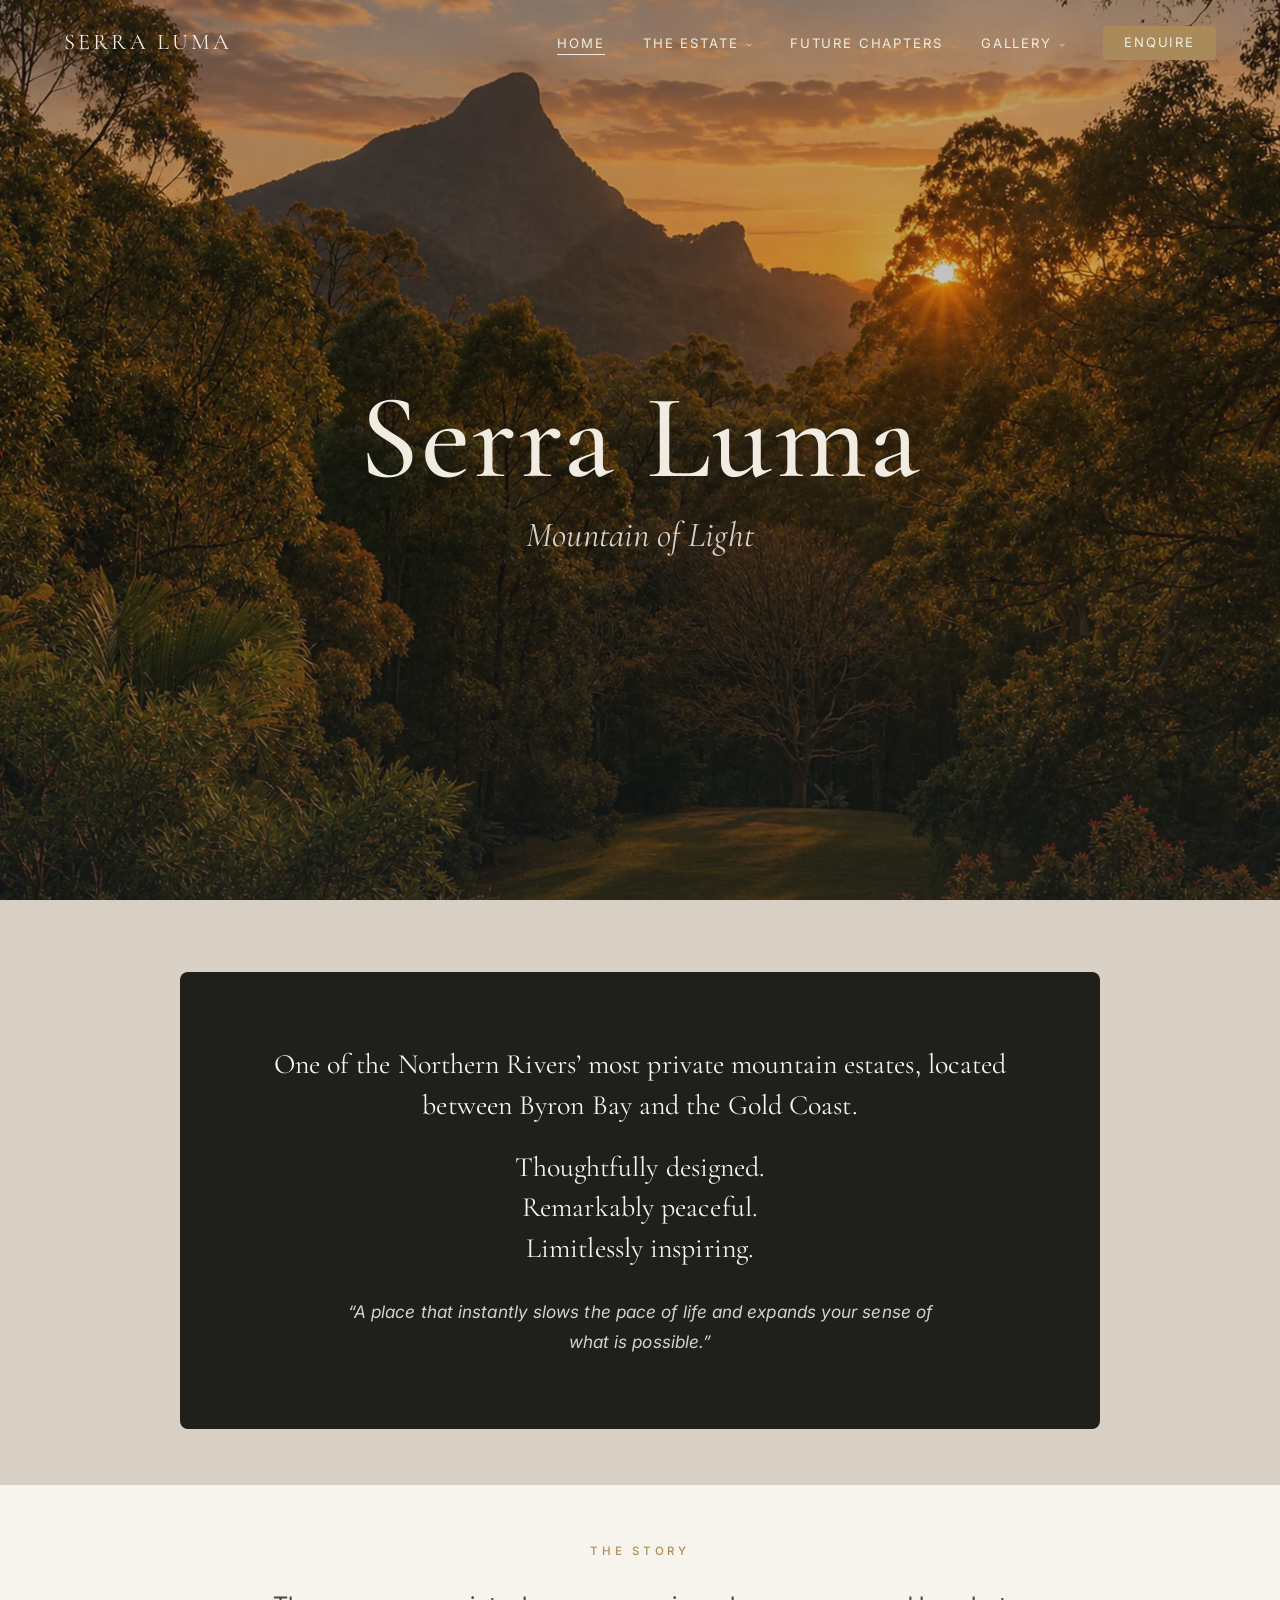
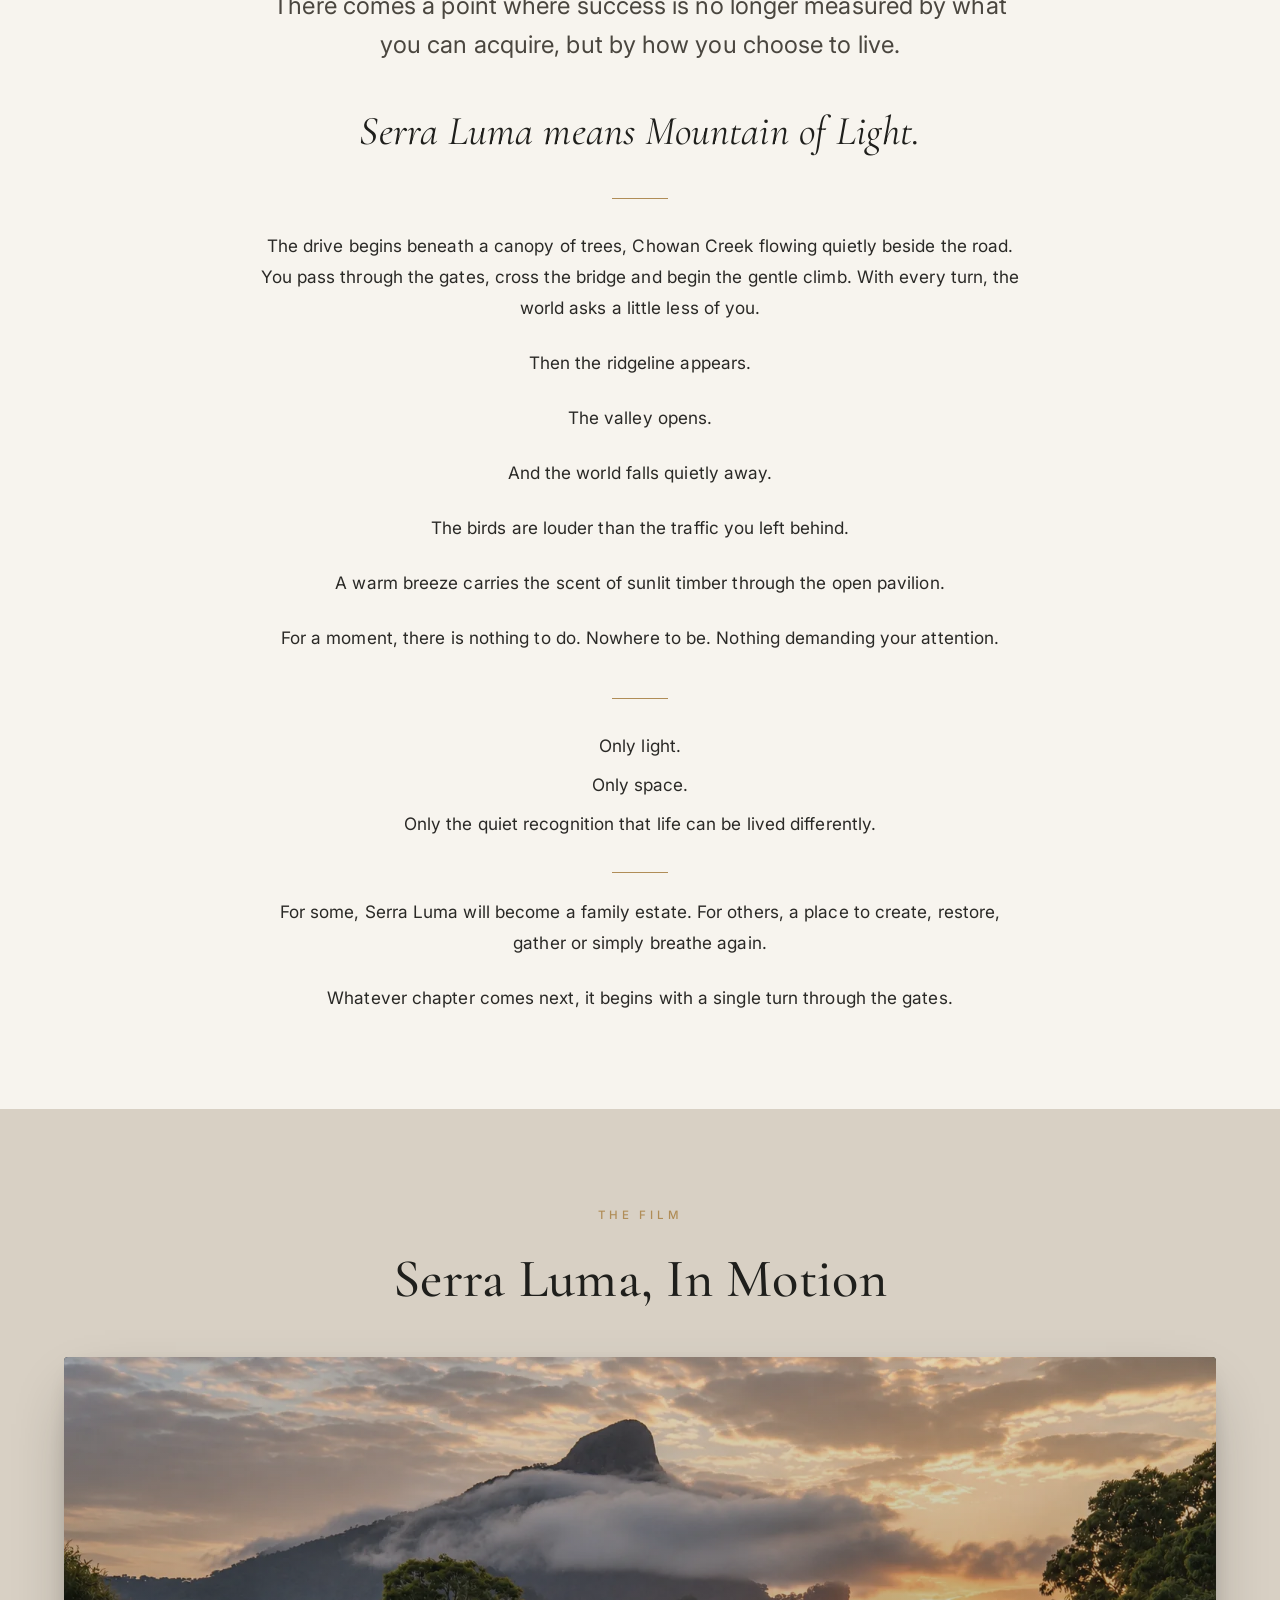
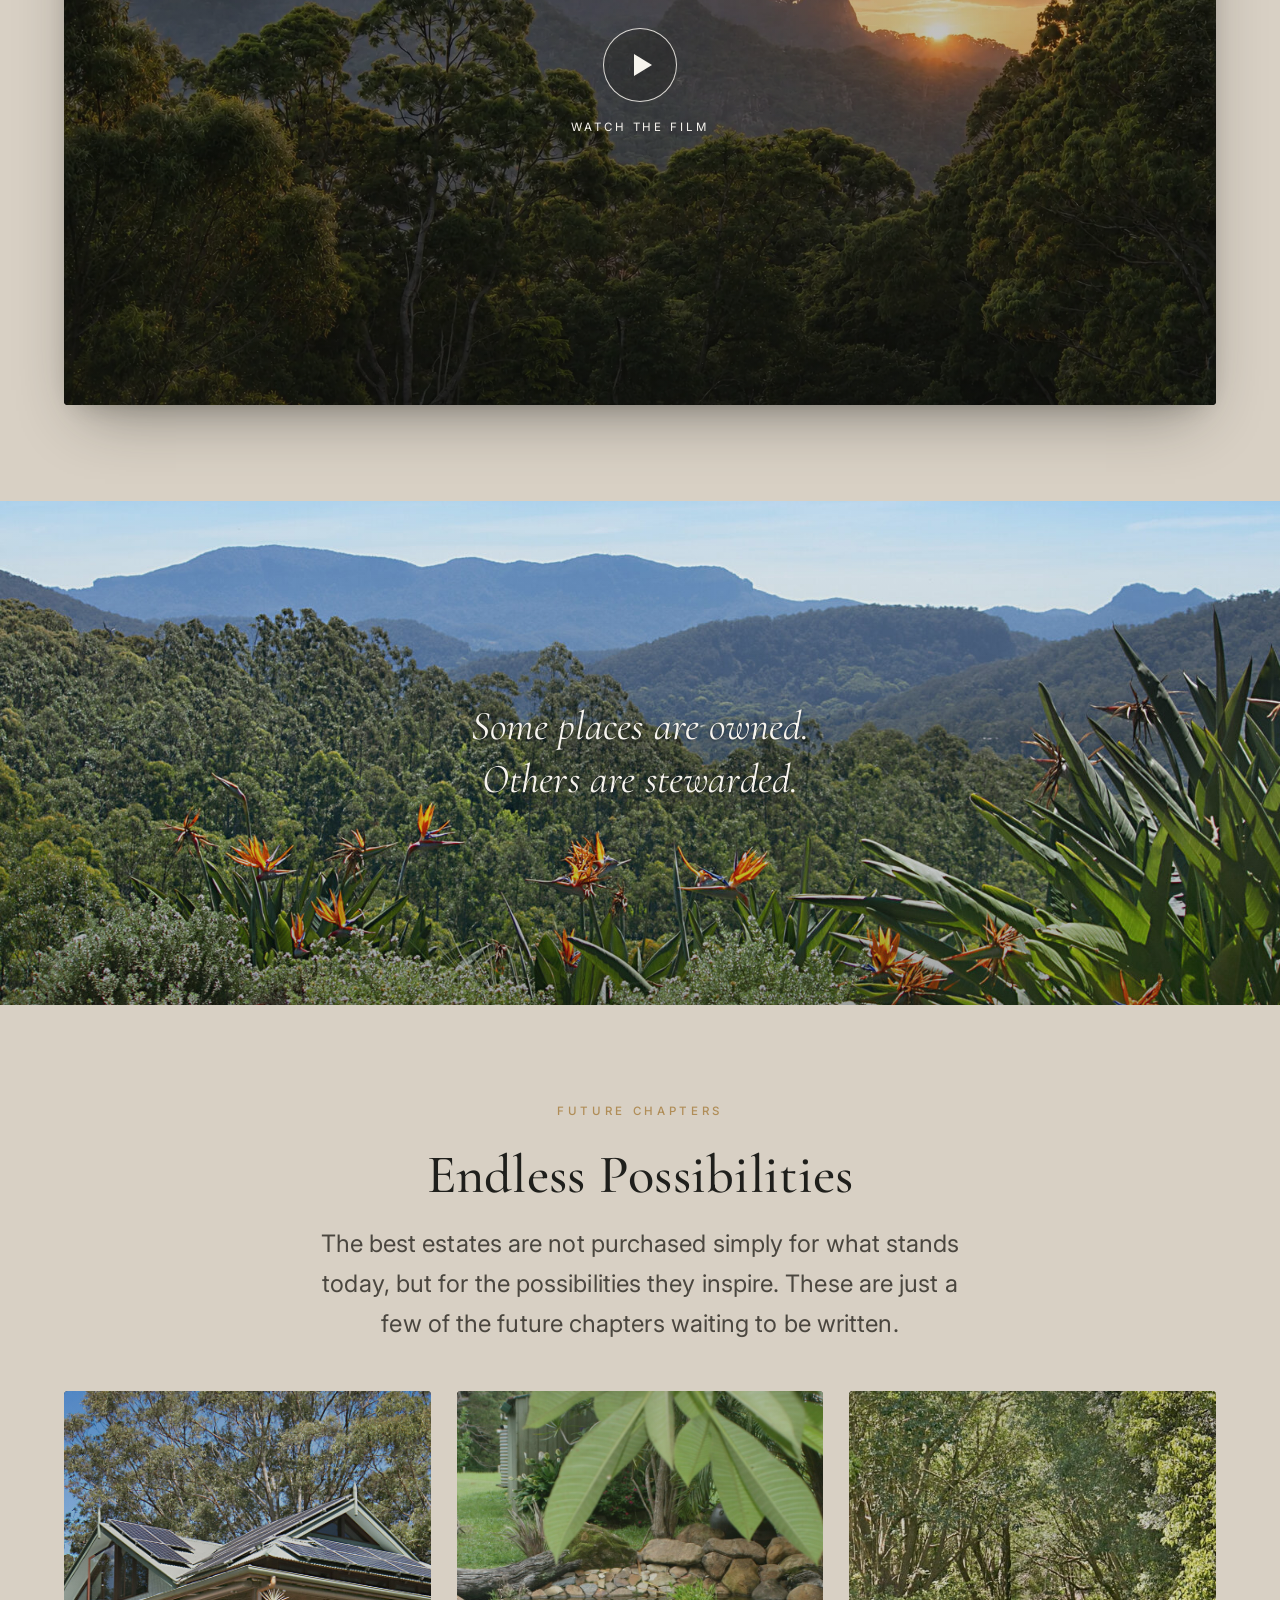
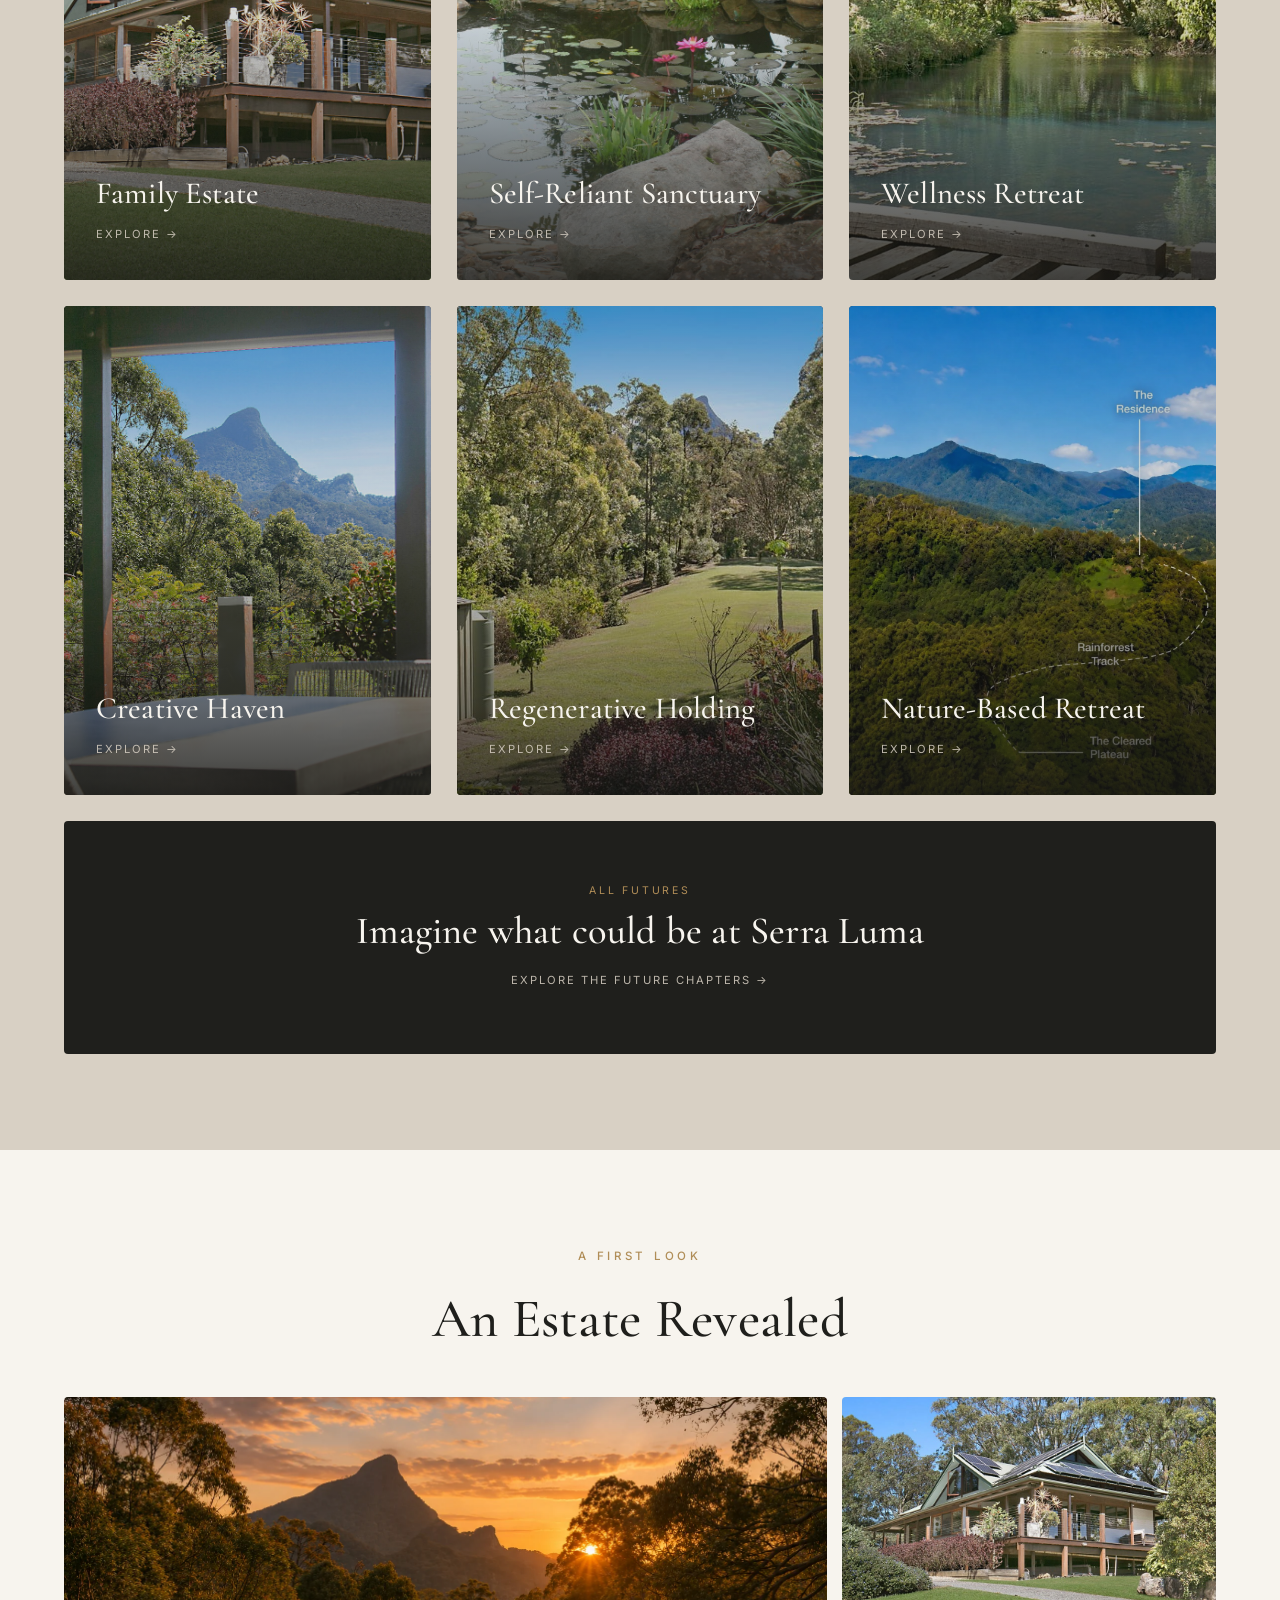
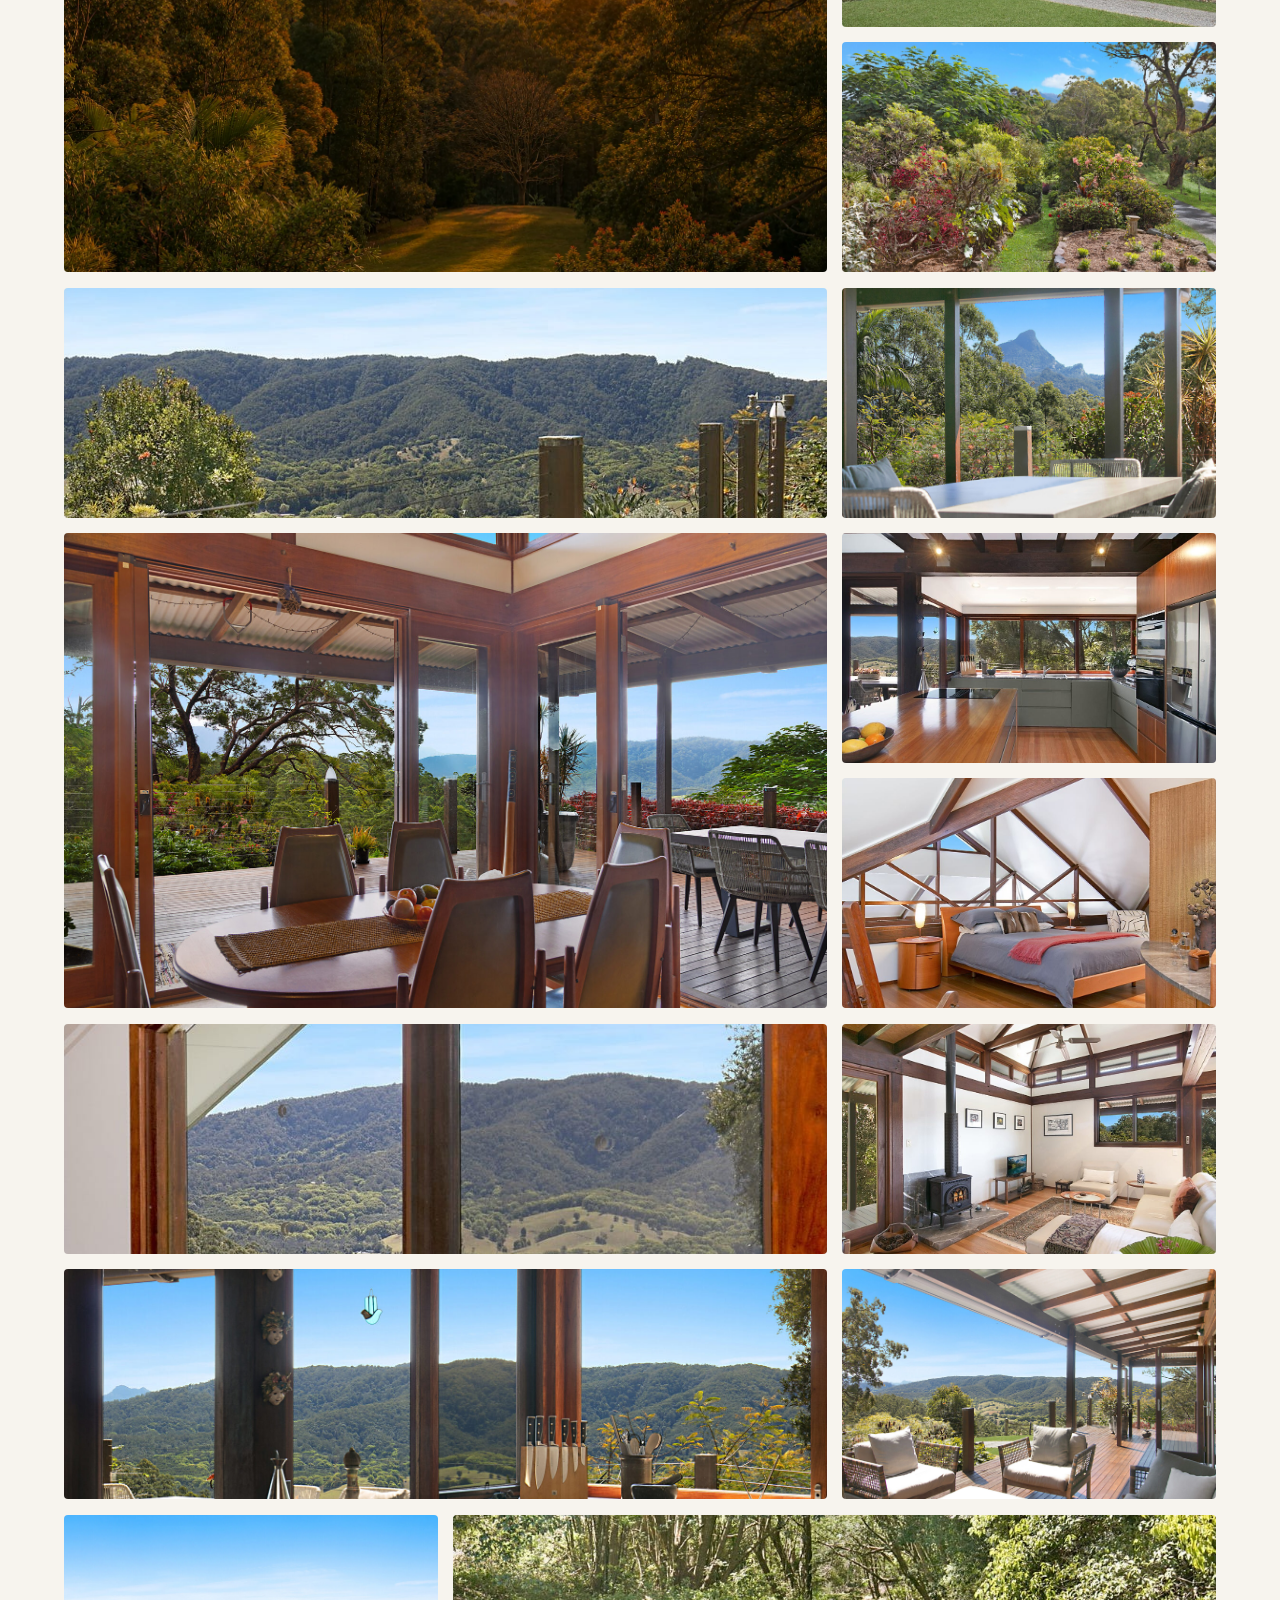
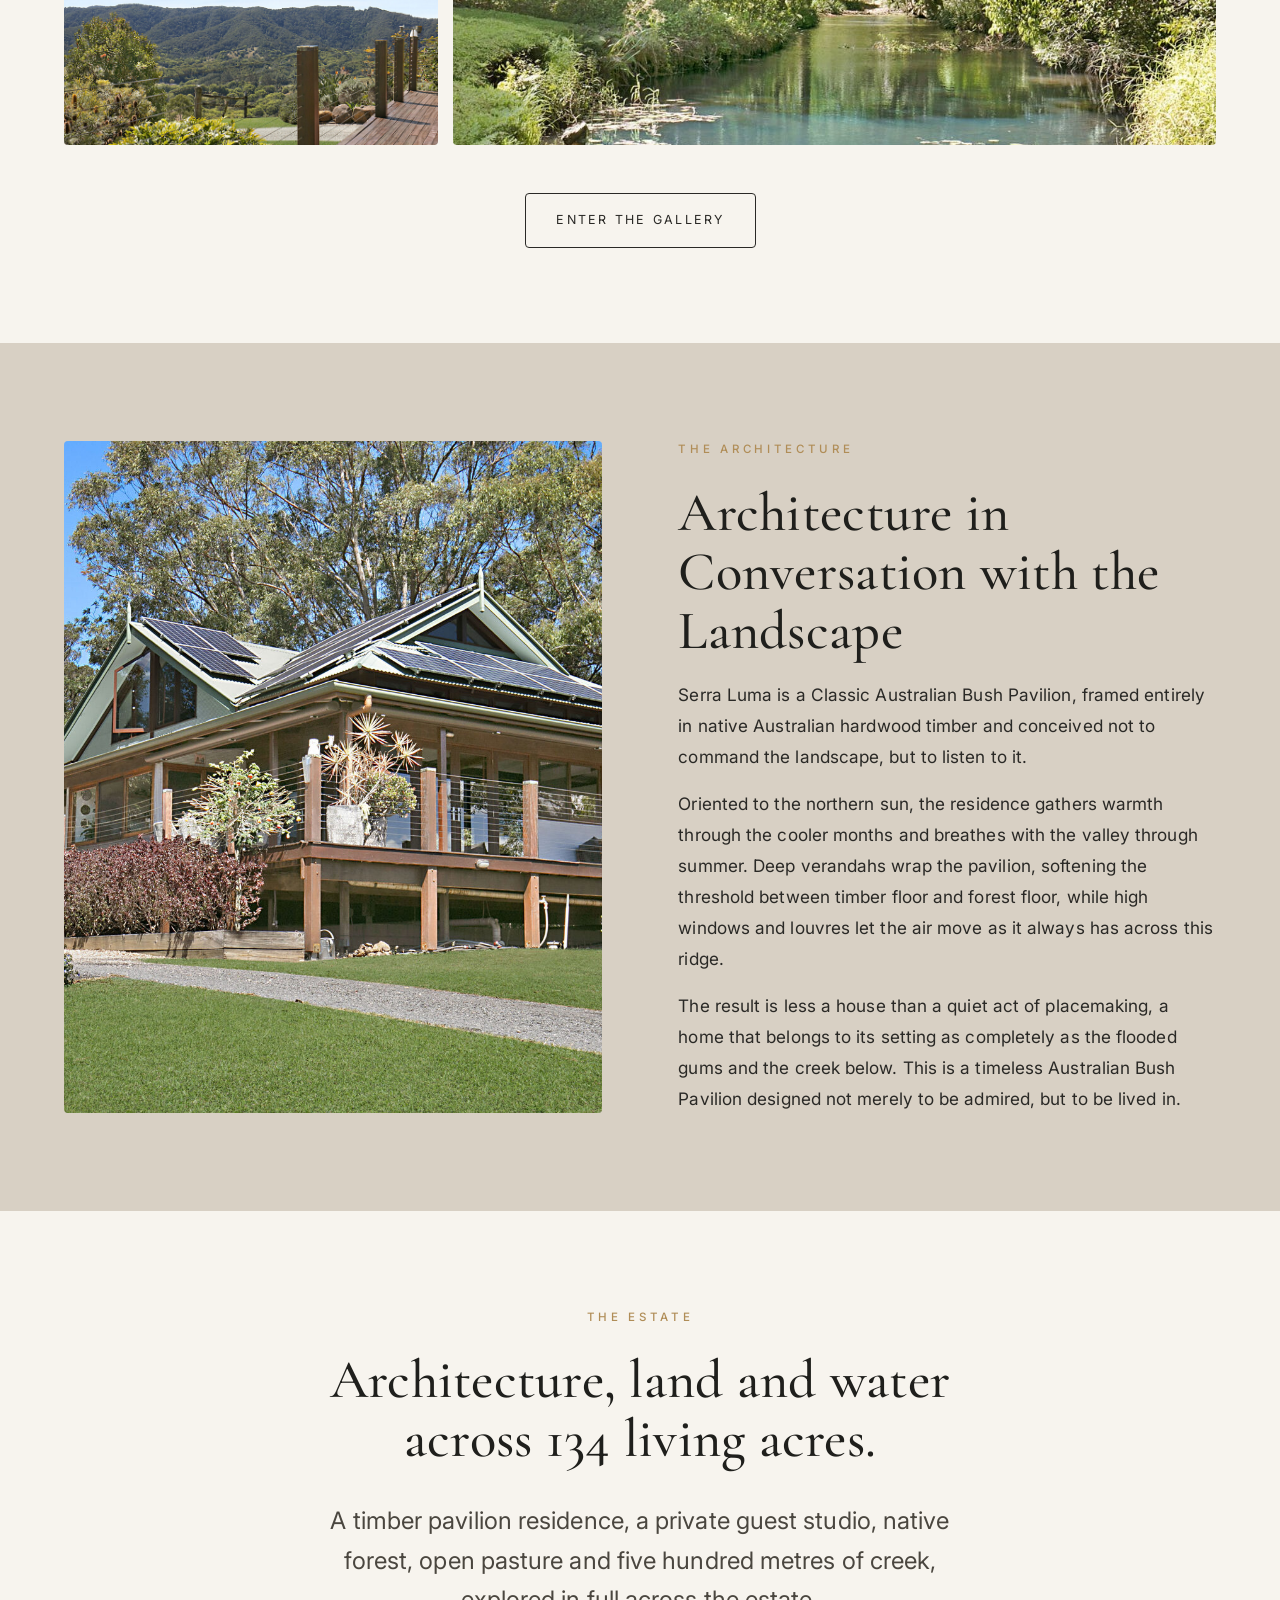
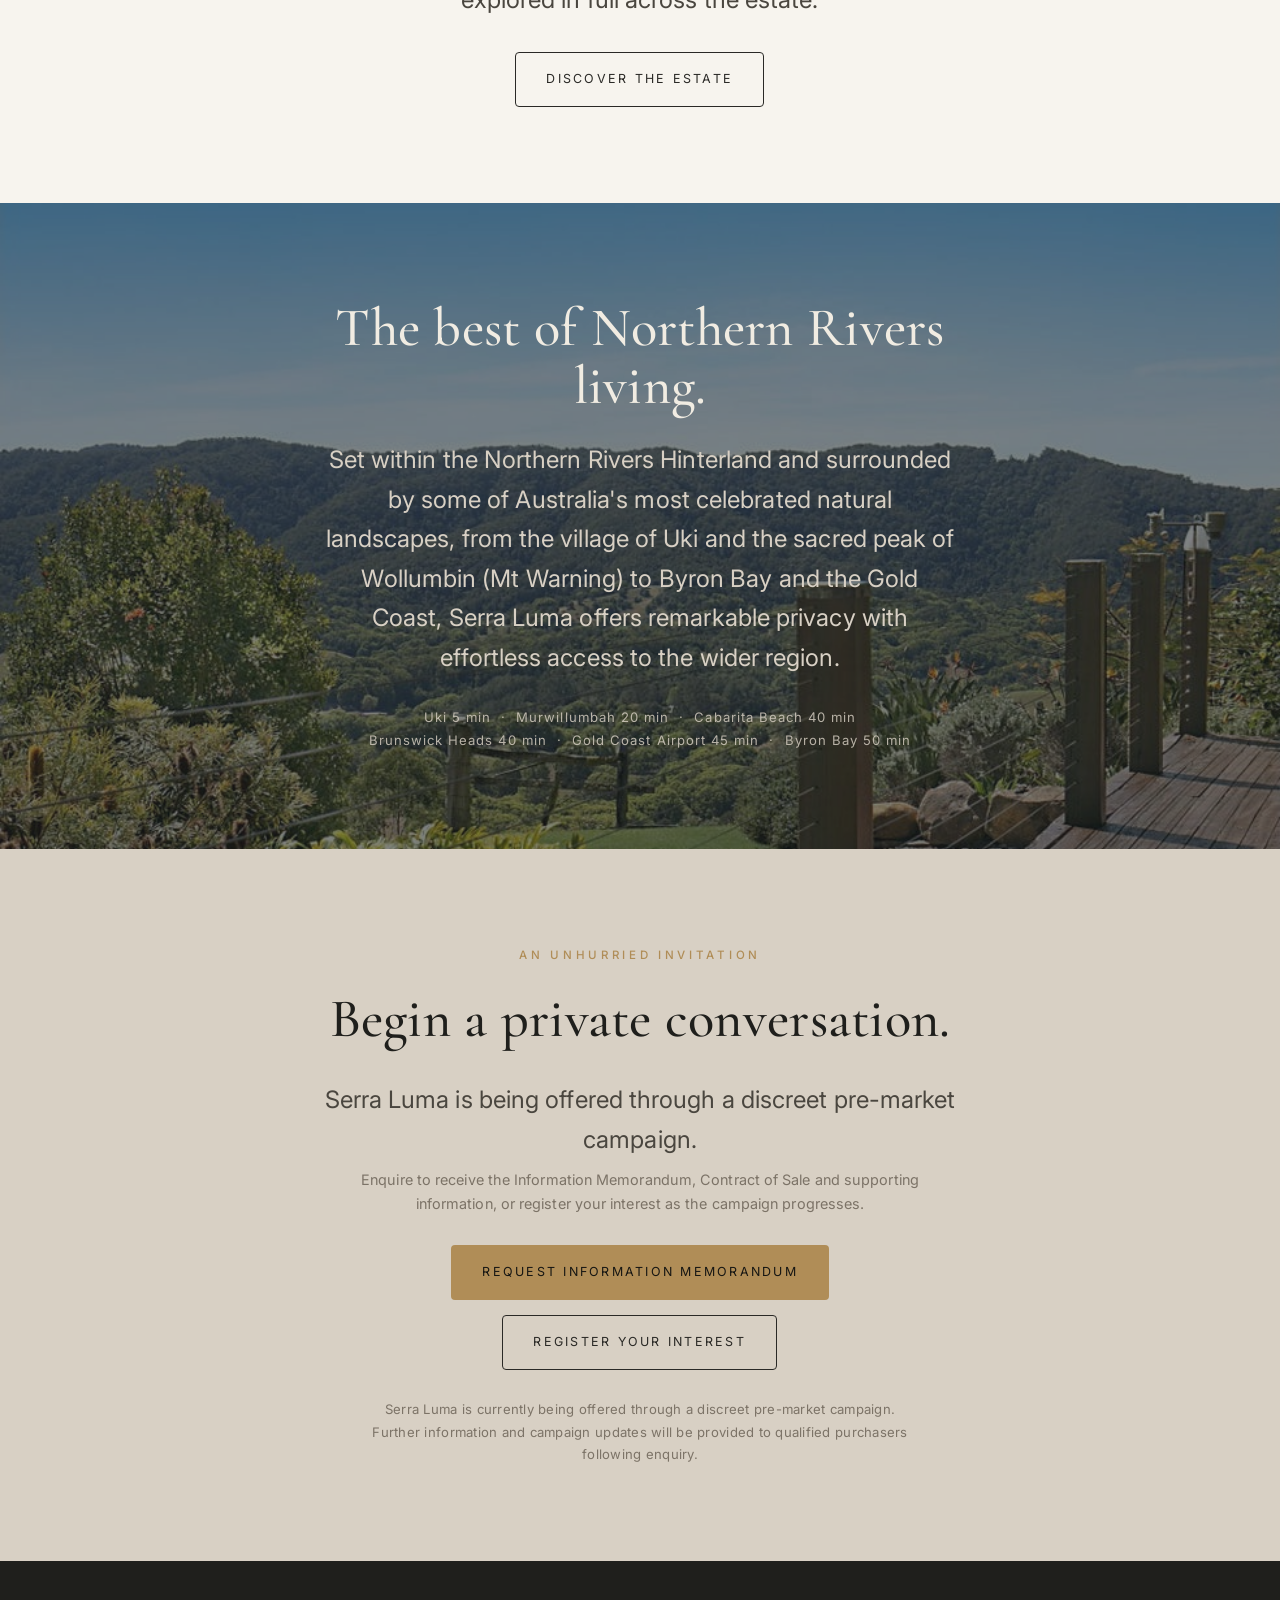
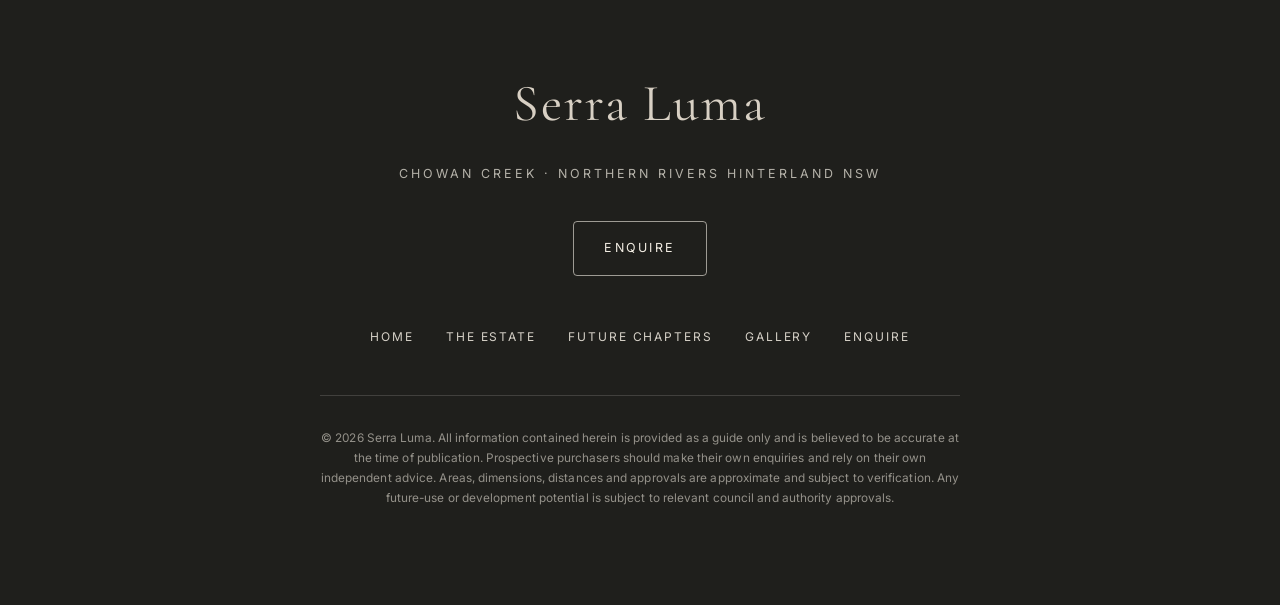
==== commit a4e2fe80: "Hero: smoother Ken Burns on both still clips (supersampled, gentler push-in) + exact first-frame pos" ====
--- a/index.html
+++ b/index.html
@@ -64,8 +64,8 @@
       <!-- Hero montage: opens on a slow Ken Burns push-in over the sunset at Wollumbin,
            then crossfades through the drone montage across the estate. Poster = sunset still. -->
       <video class="hero__media" autoplay muted loop playsinline
-             poster="assets/images/hero-sunset.webp" aria-hidden="true">
-        <source src="assets/video/hero-sunset.mp4?v=2" type="video/mp4" />
+             poster="assets/images/hero-poster.webp" aria-hidden="true">
+        <source src="assets/video/hero-sunset.mp4?v=4" type="video/mp4" />
       </video>
       <div class="hero__inner">
         <h1 class="hero__name">Serra Luma</h1>
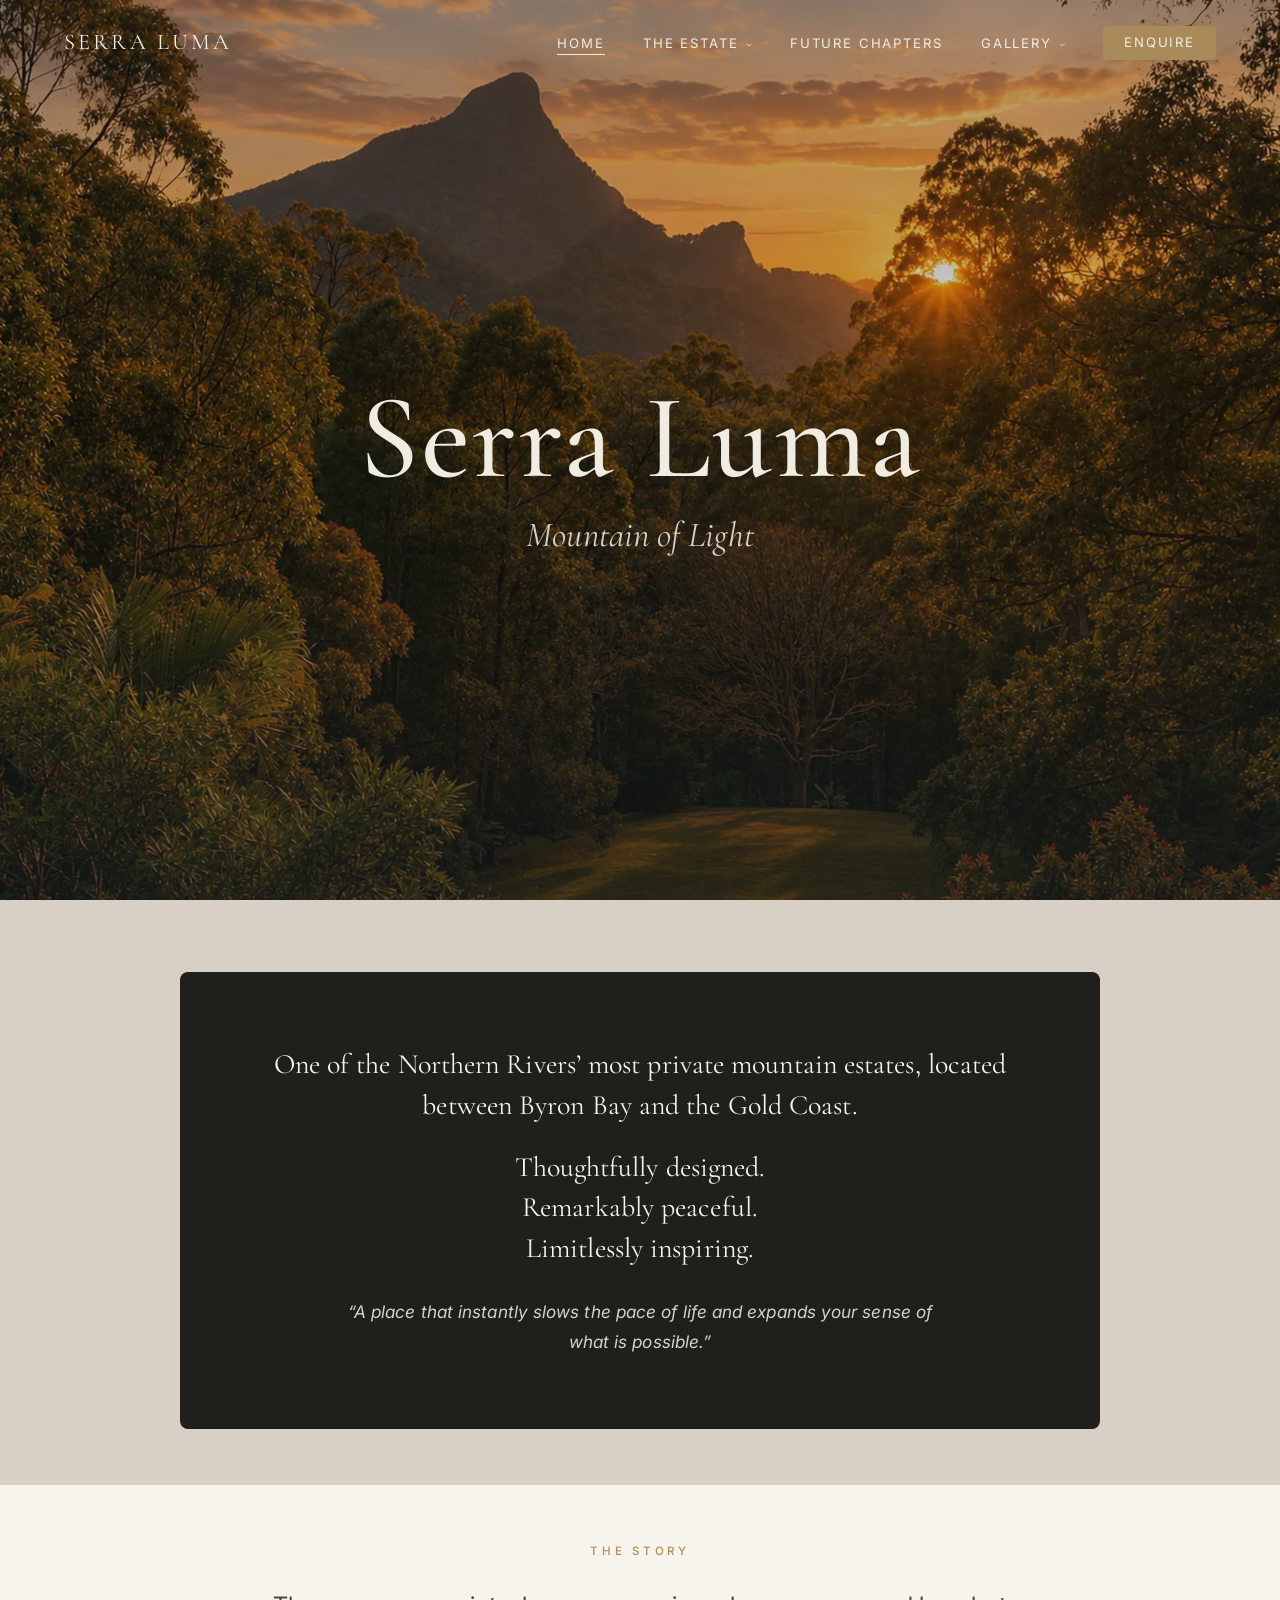
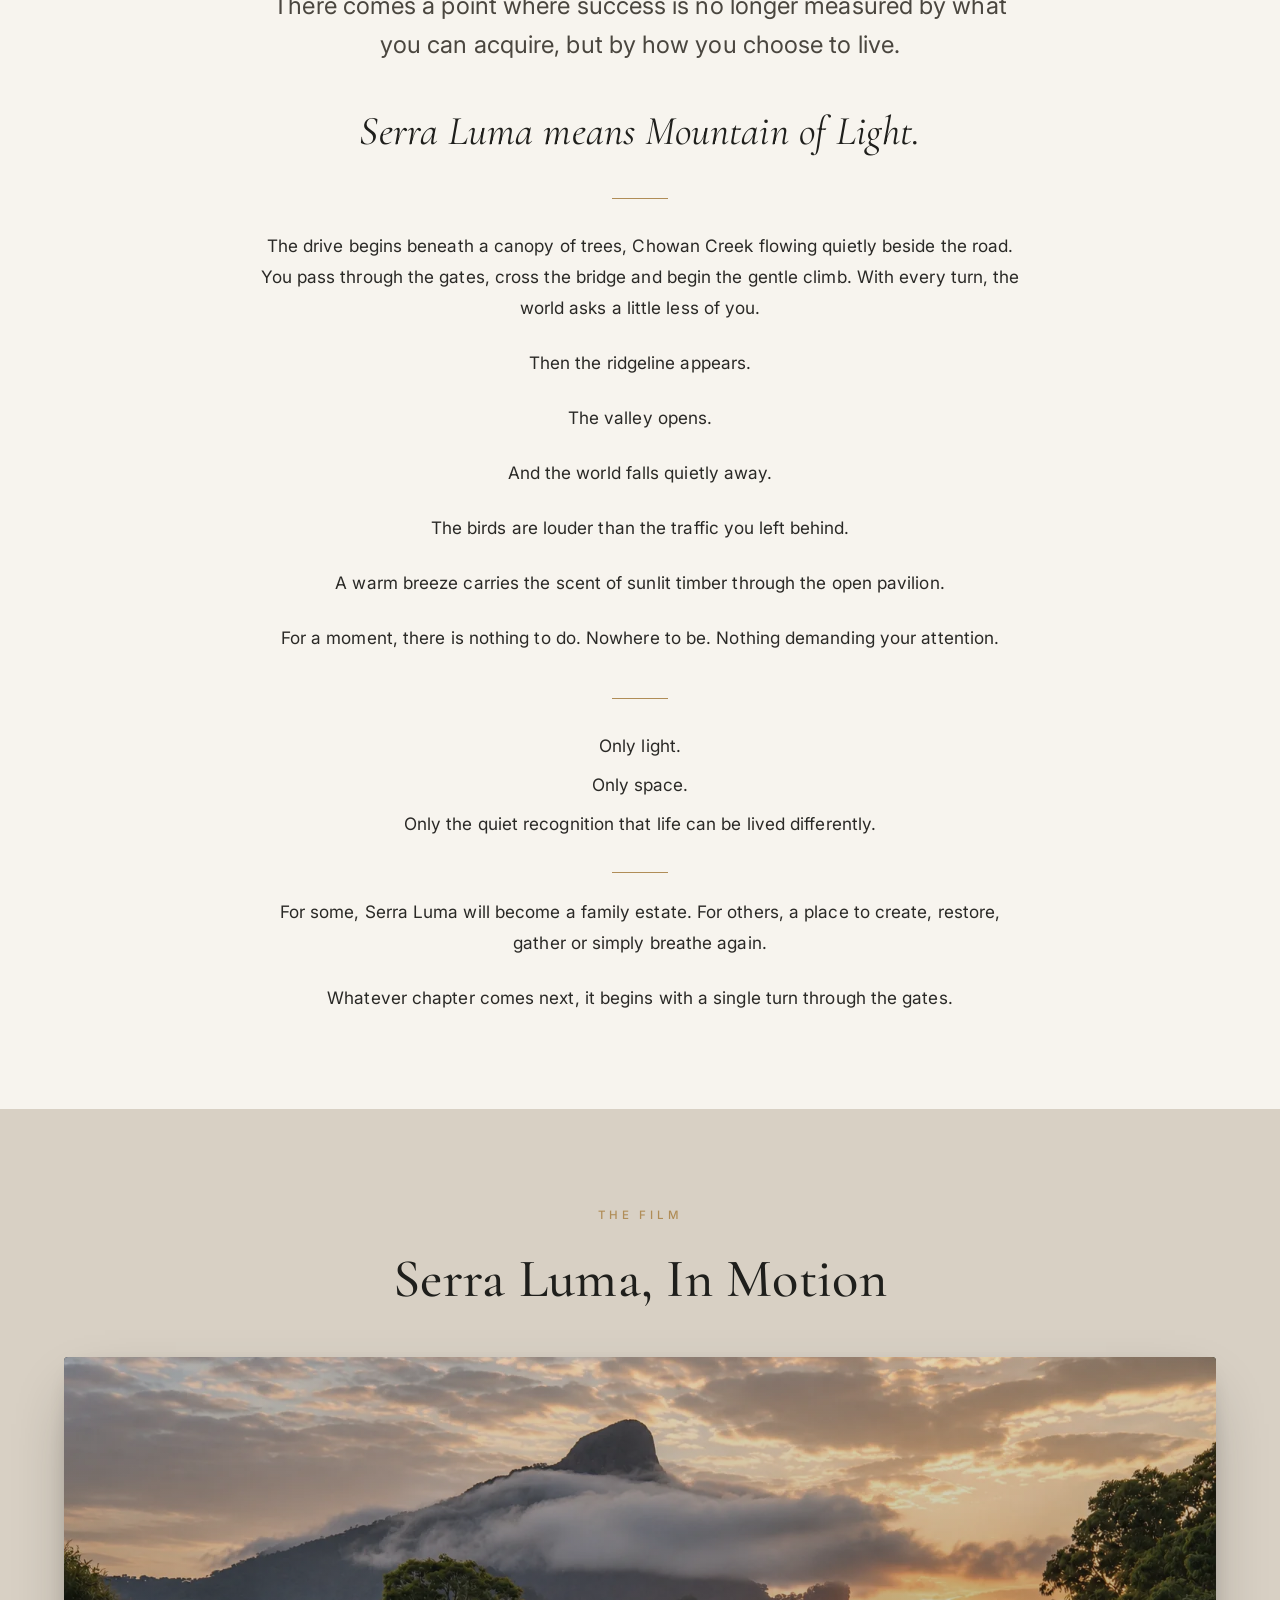
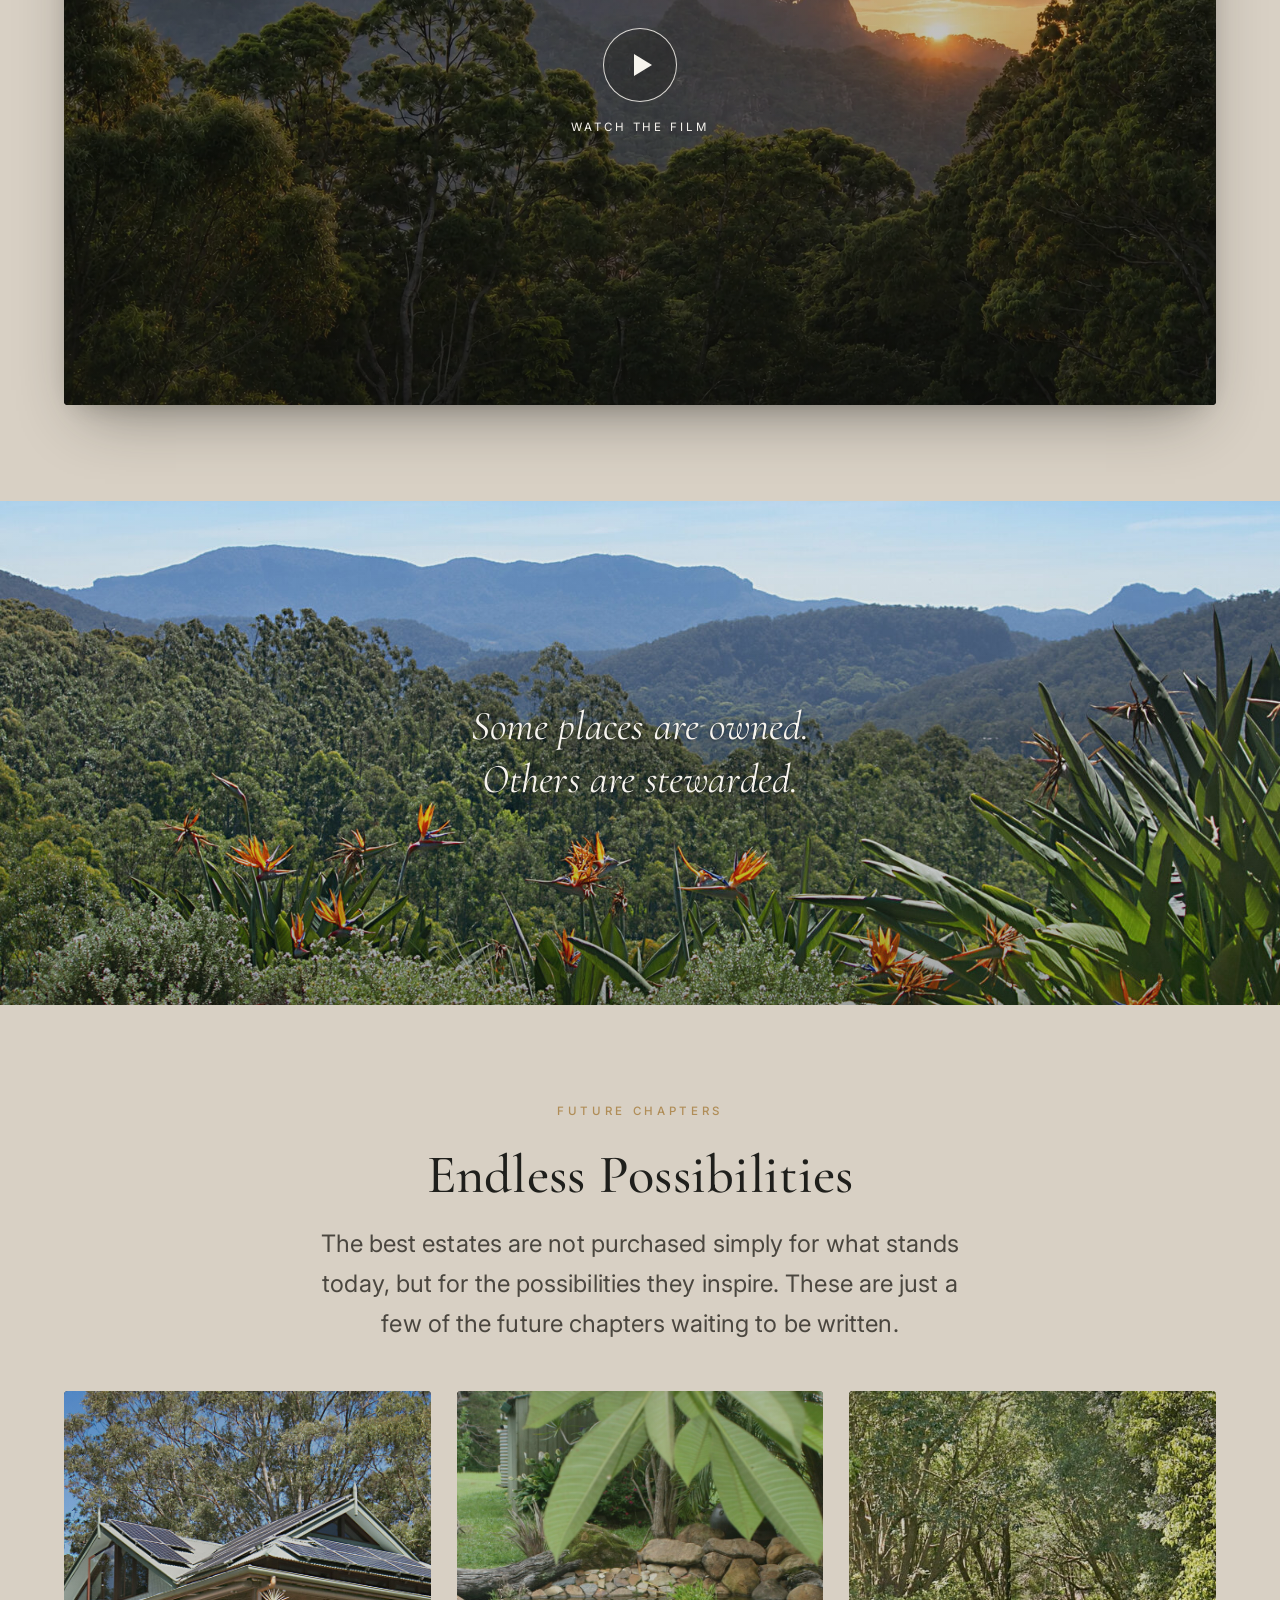
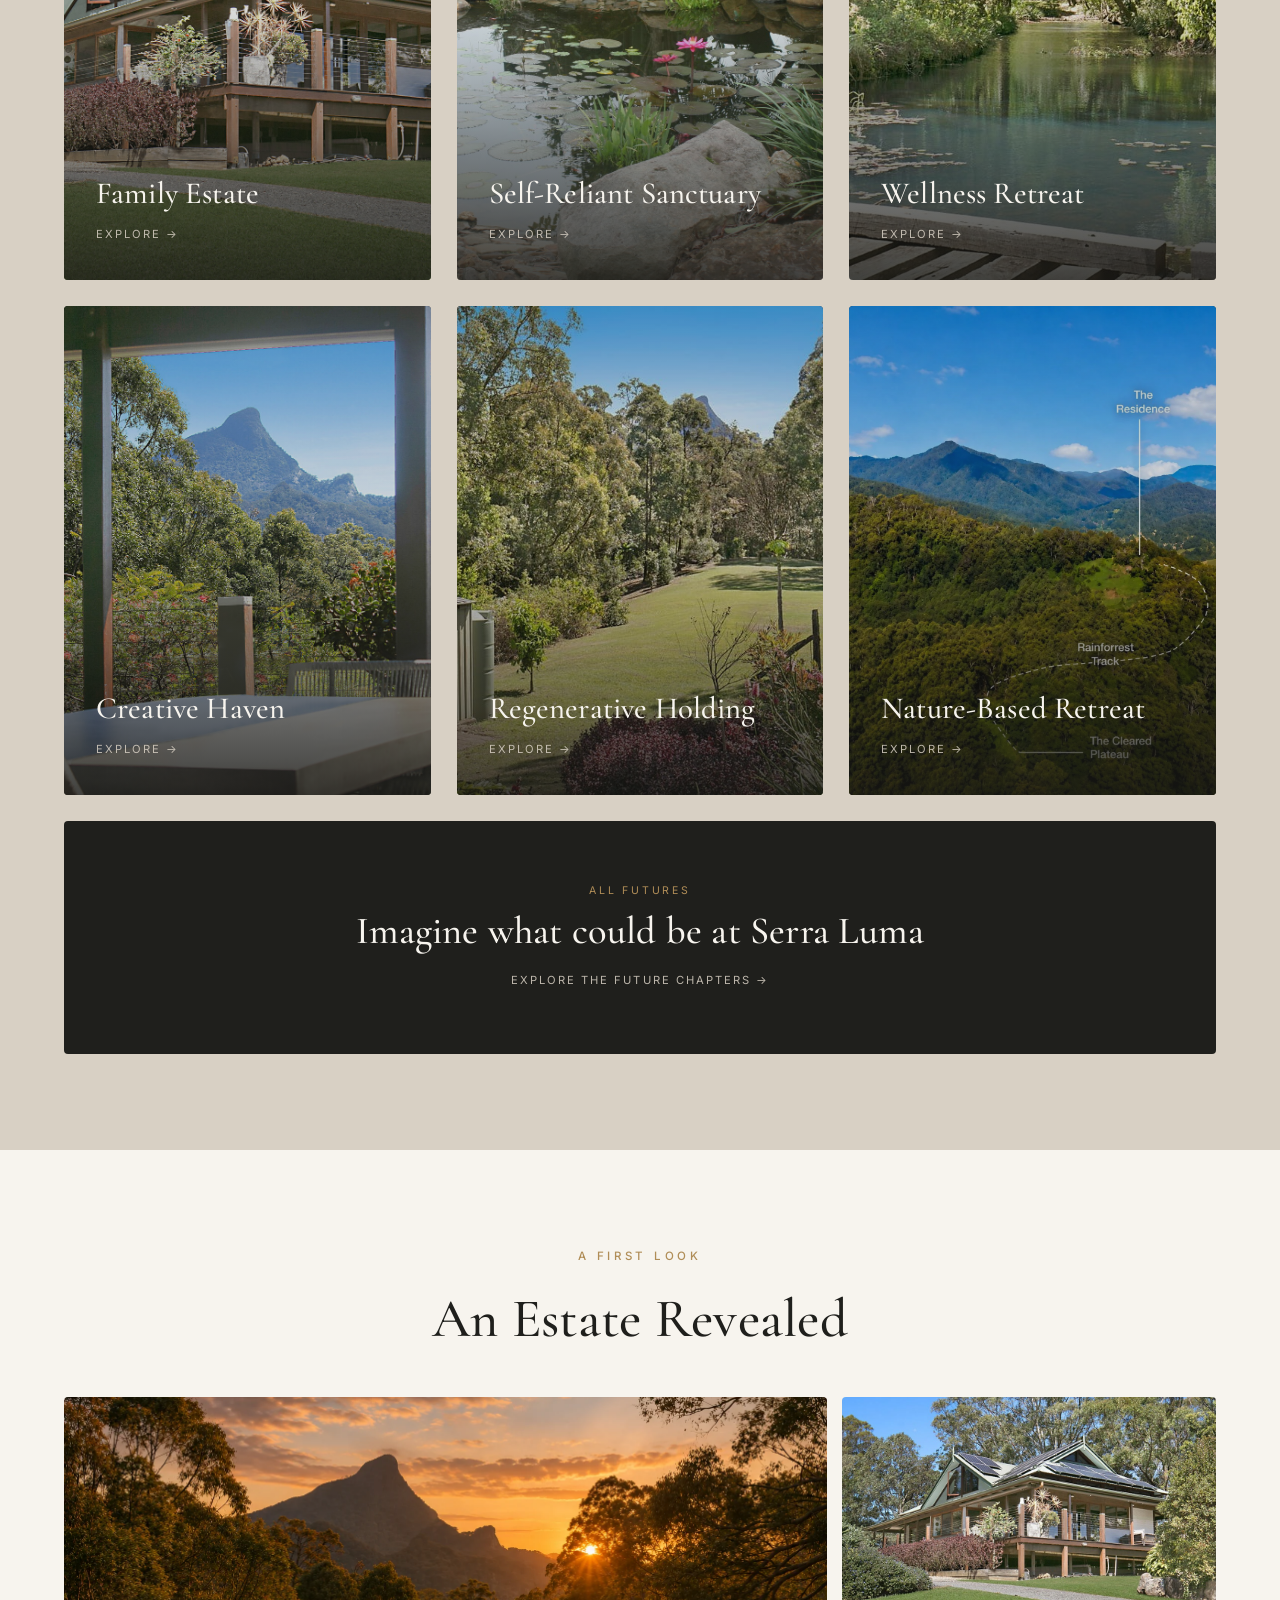
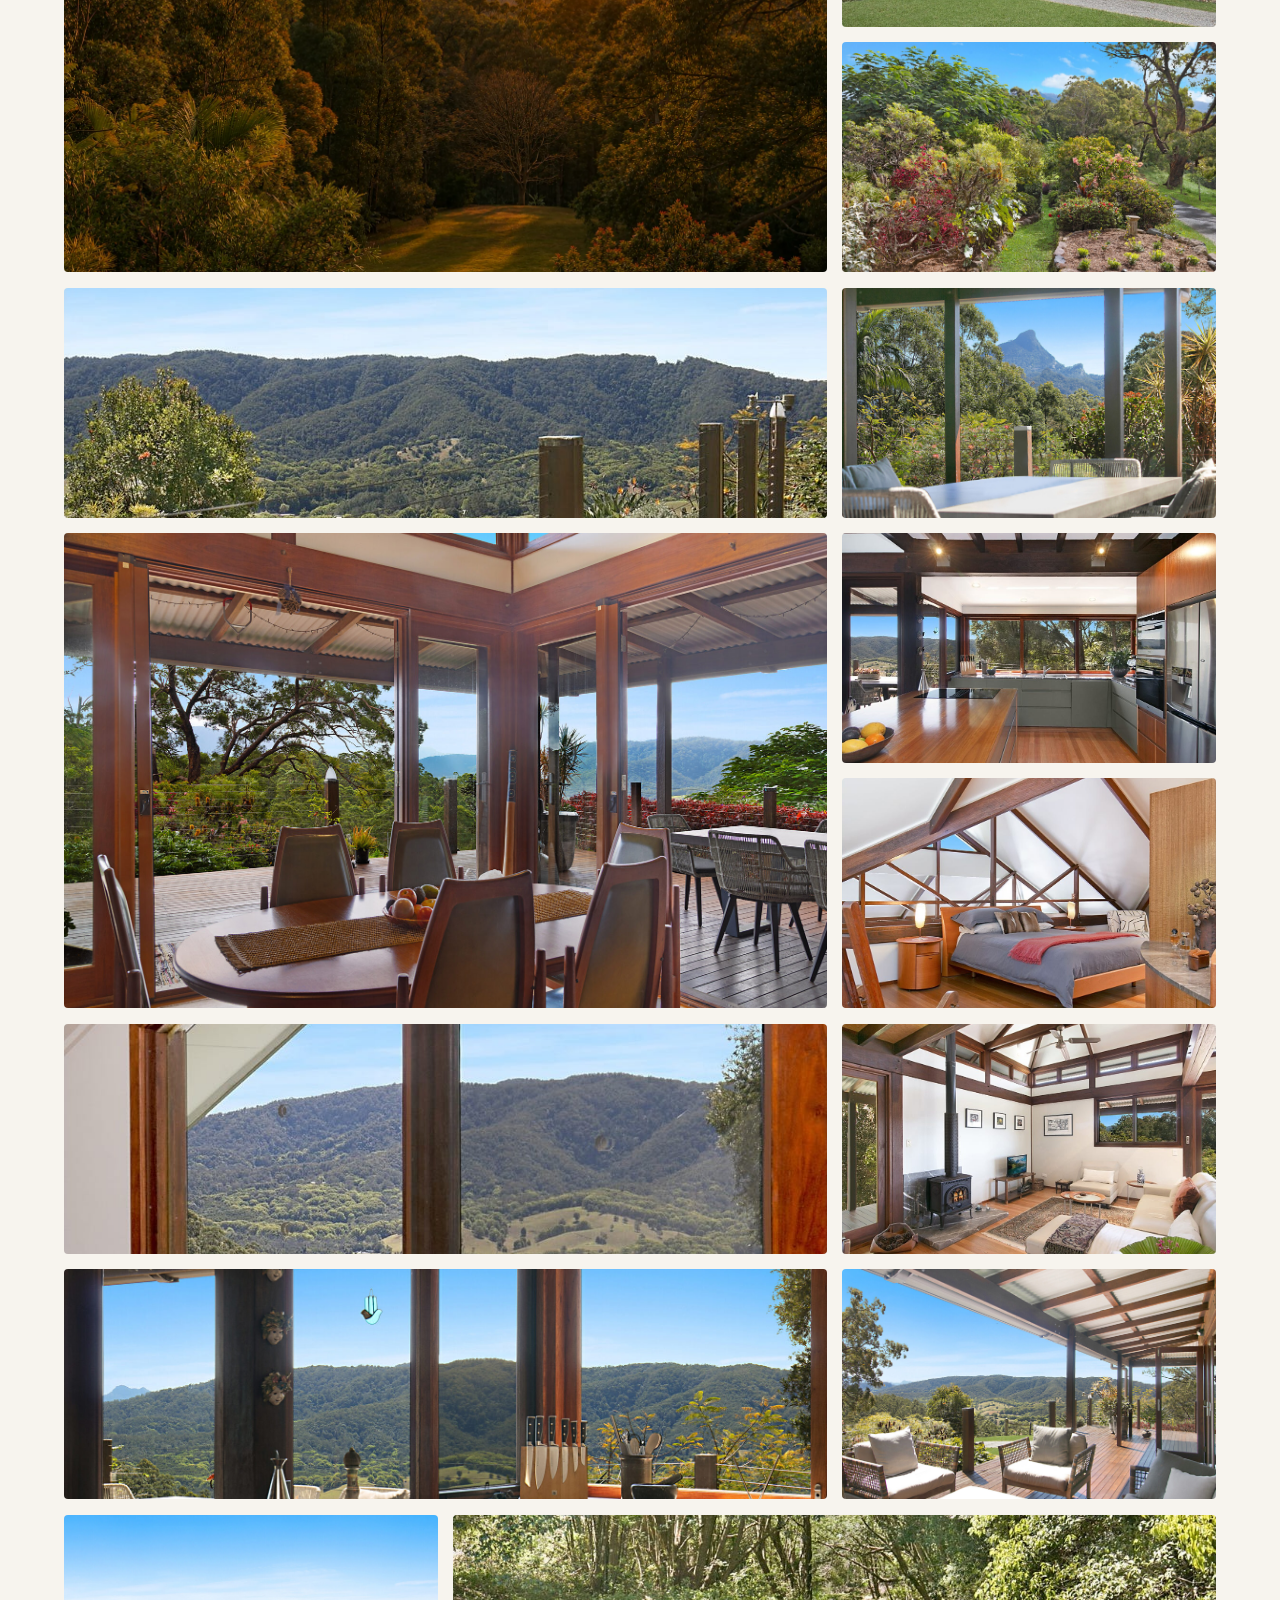
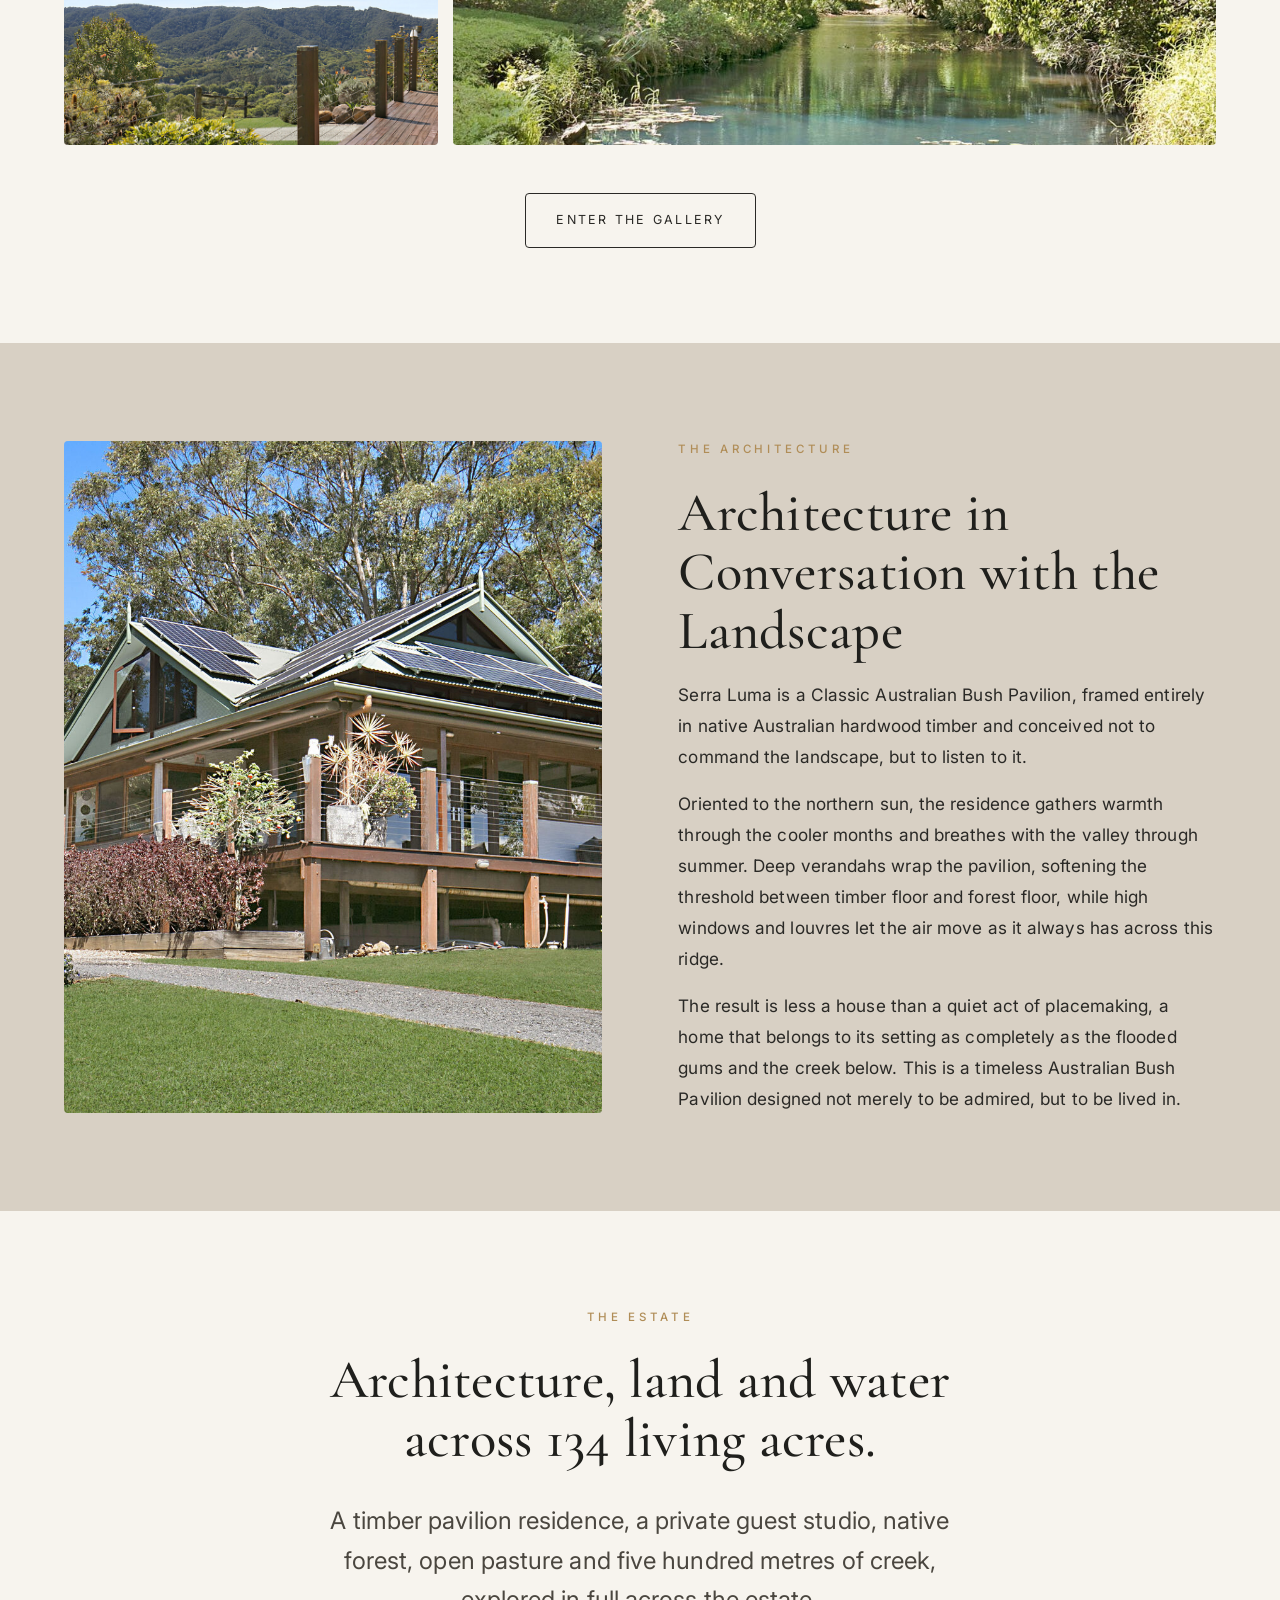
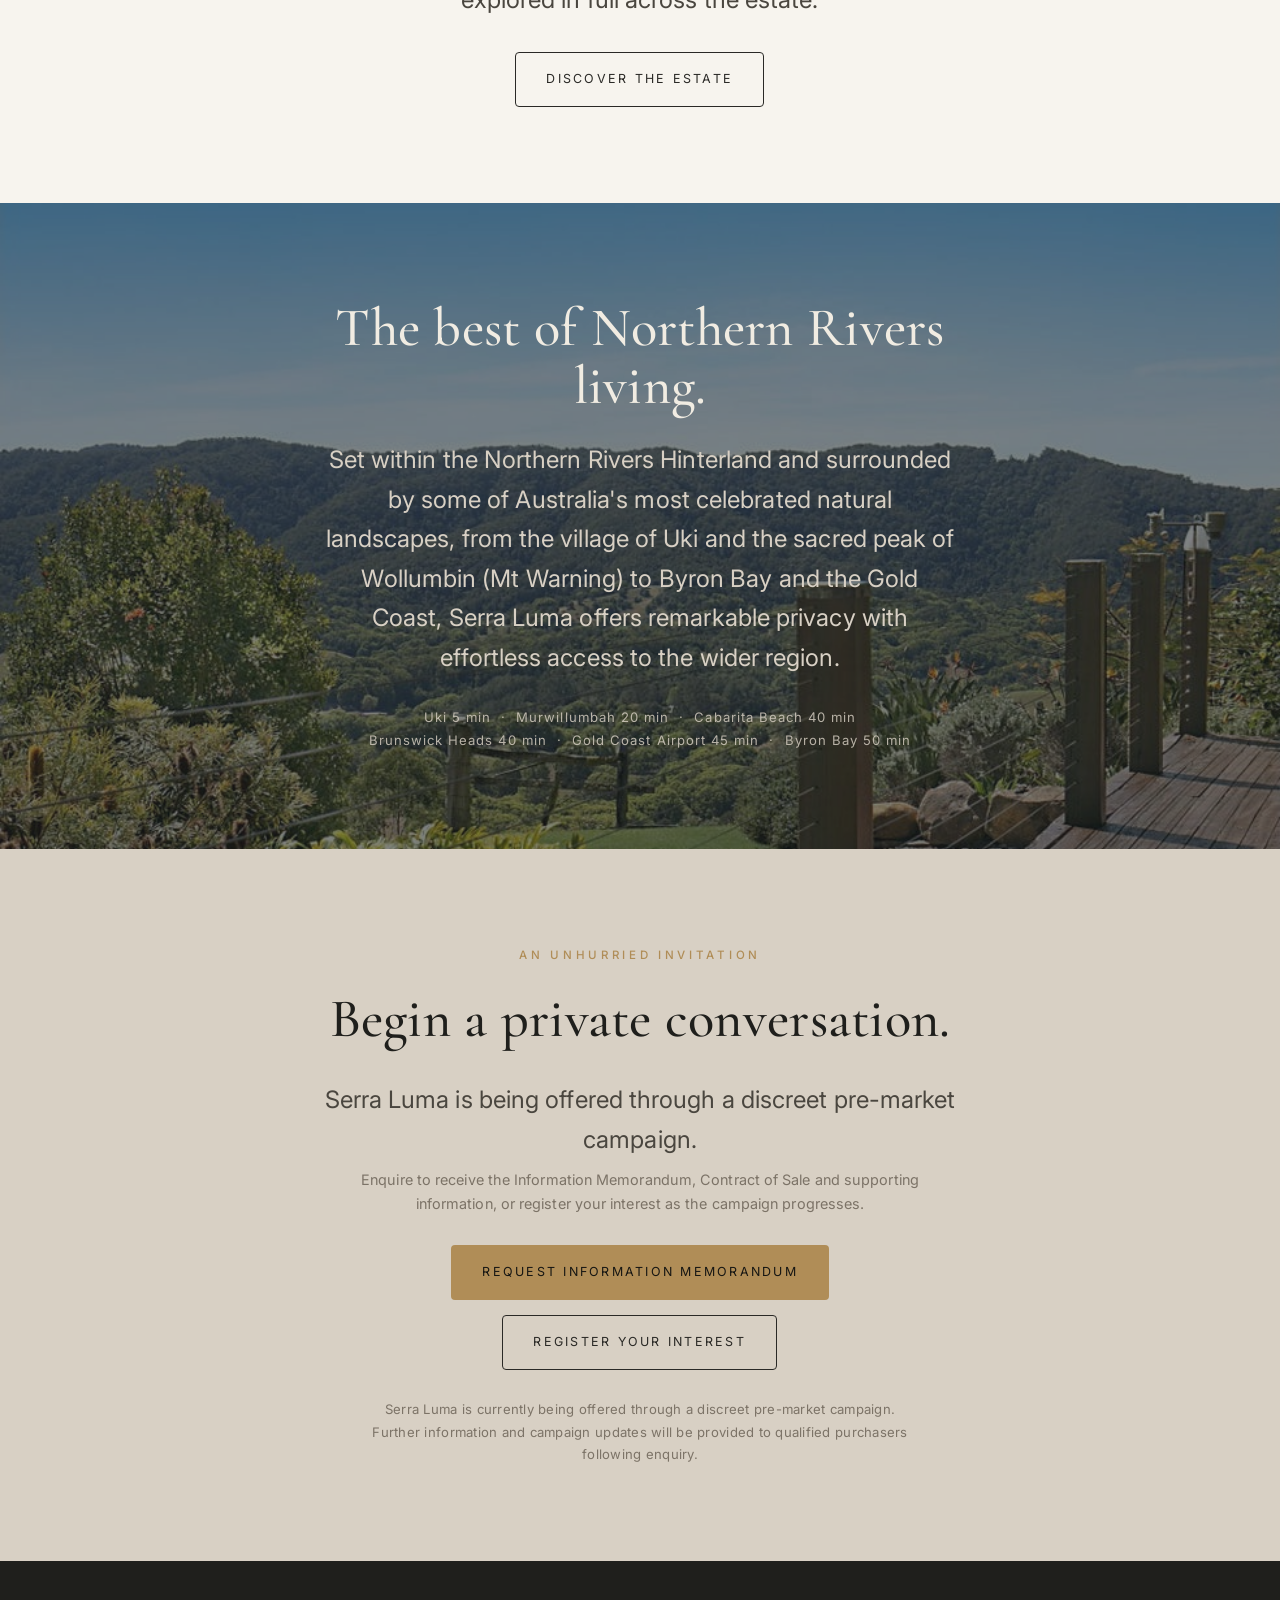
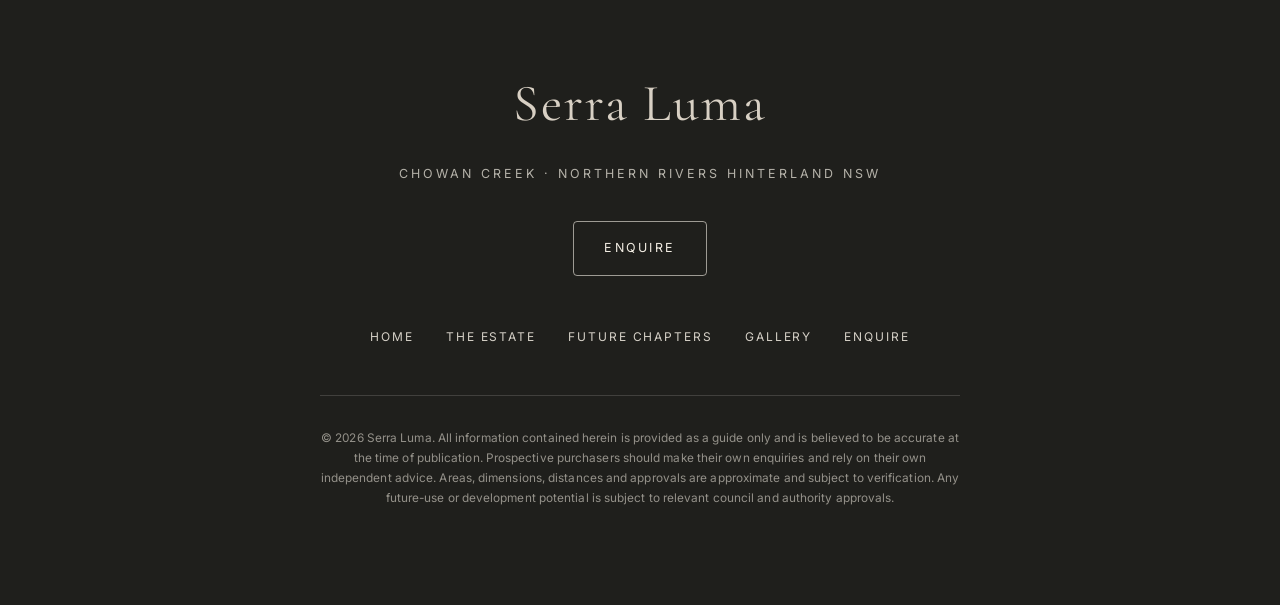
==== commit a3ae5133: "Hero: 2nd clip now pulls back (zoom-out) to match drone clips; anti-aliased Ken Burns to remove shim" ====
--- a/index.html
+++ b/index.html
@@ -65,7 +65,7 @@
            then crossfades through the drone montage across the estate. Poster = sunset still. -->
       <video class="hero__media" autoplay muted loop playsinline
              poster="assets/images/hero-poster.webp" aria-hidden="true">
-        <source src="assets/video/hero-sunset.mp4?v=4" type="video/mp4" />
+        <source src="assets/video/hero-sunset.mp4?v=5" type="video/mp4" />
       </video>
       <div class="hero__inner">
         <h1 class="hero__name">Serra Luma</h1>
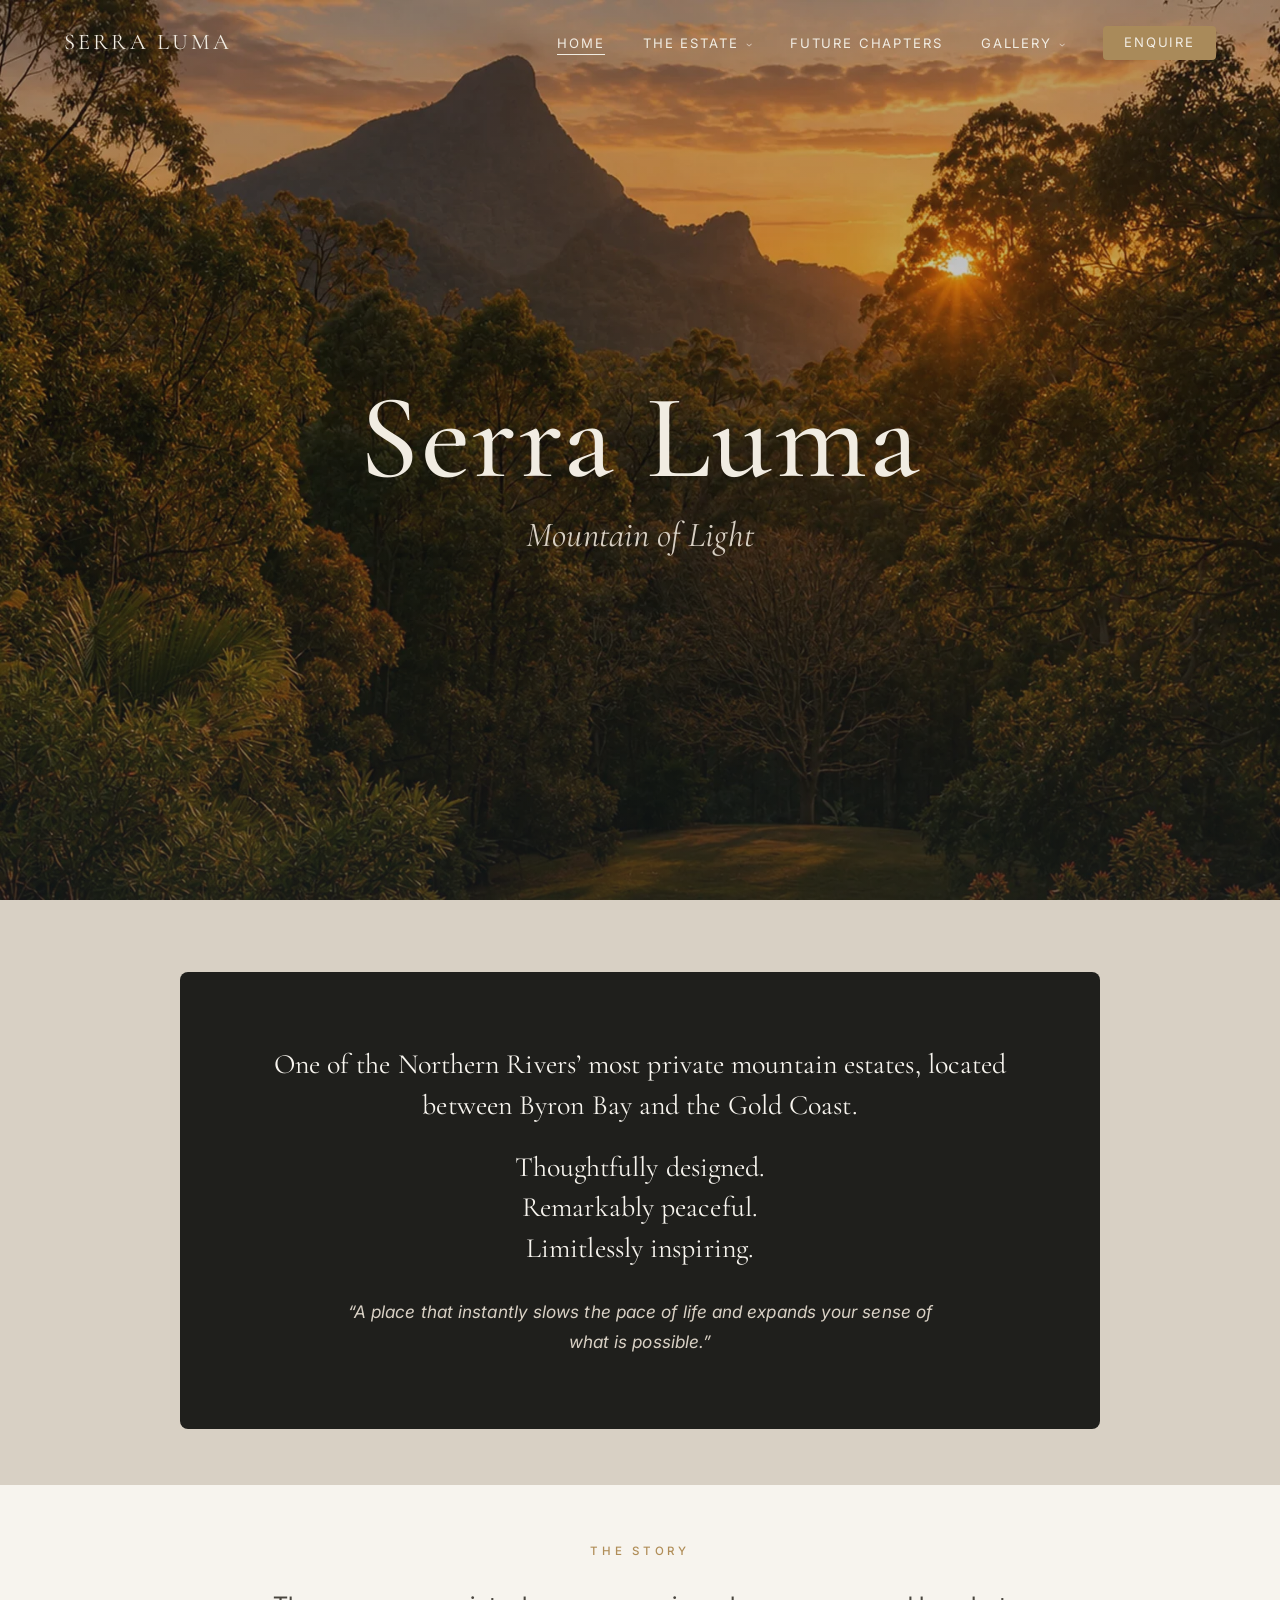
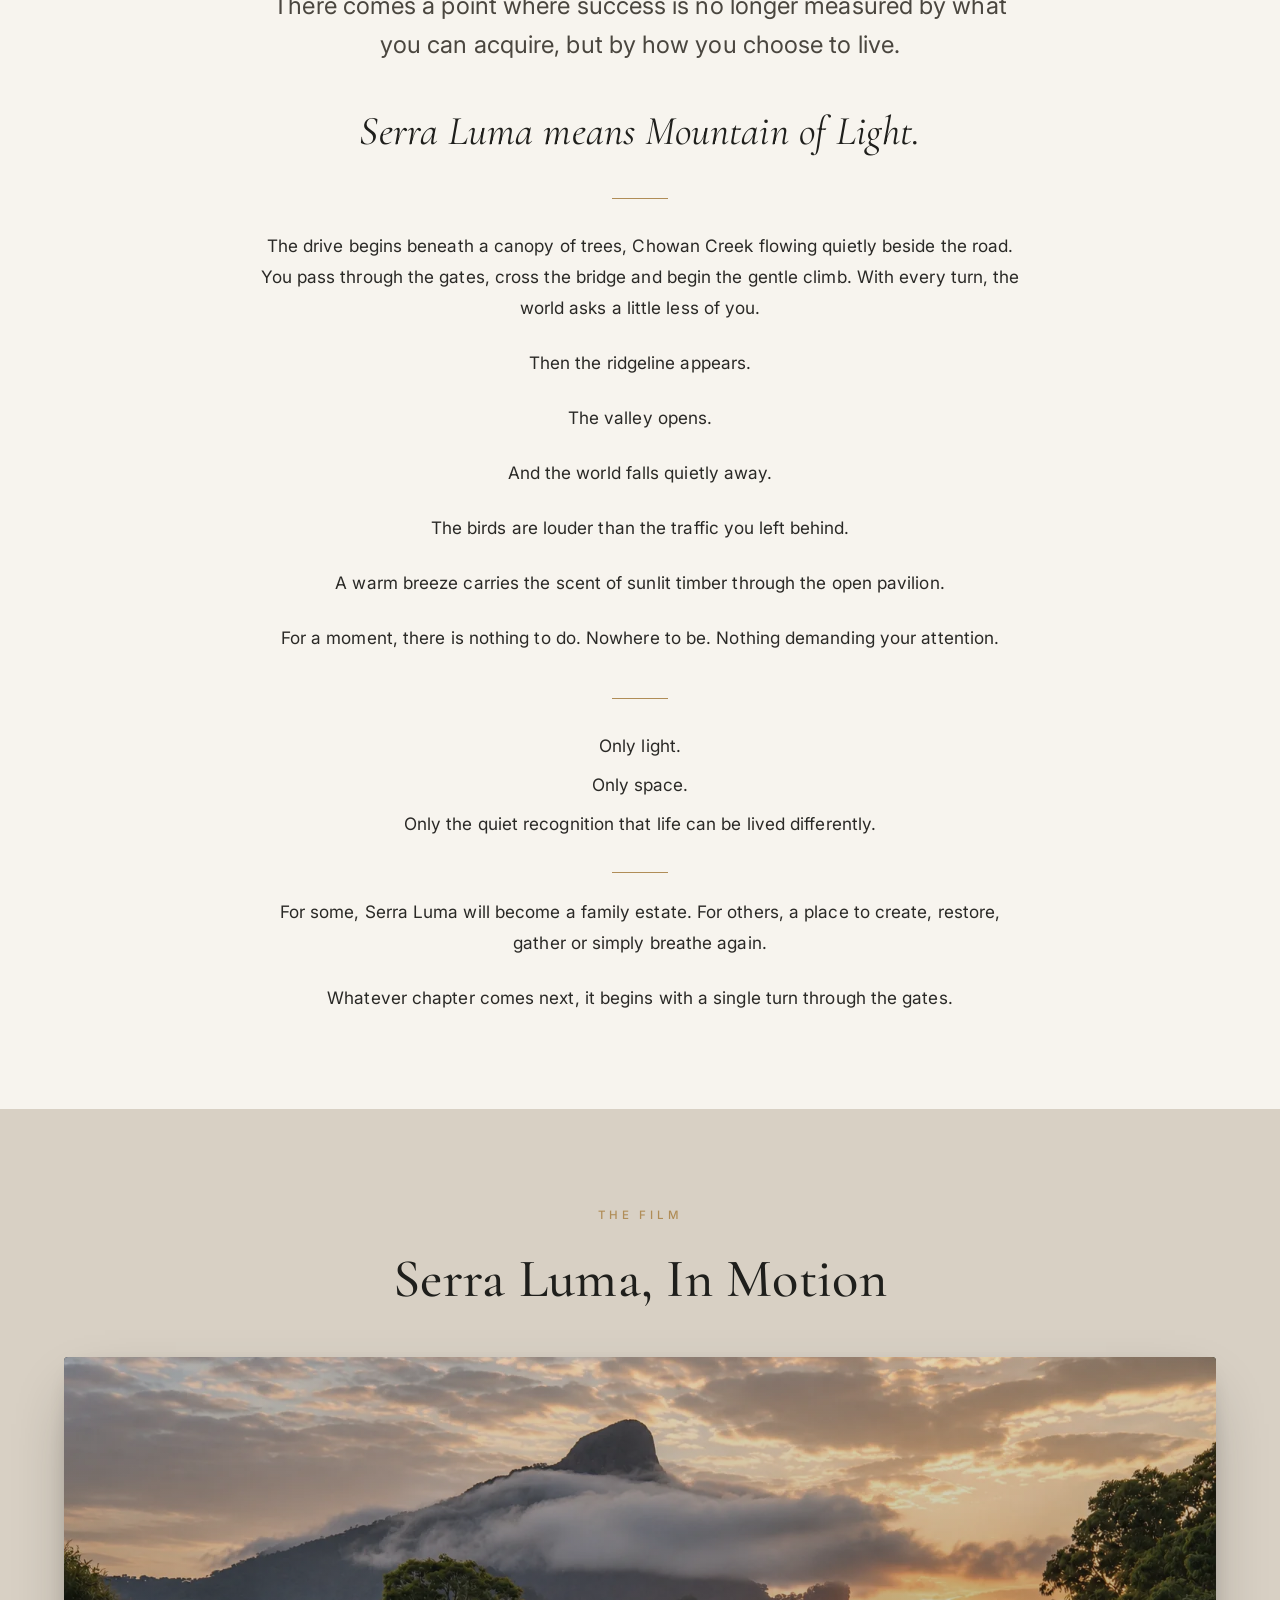
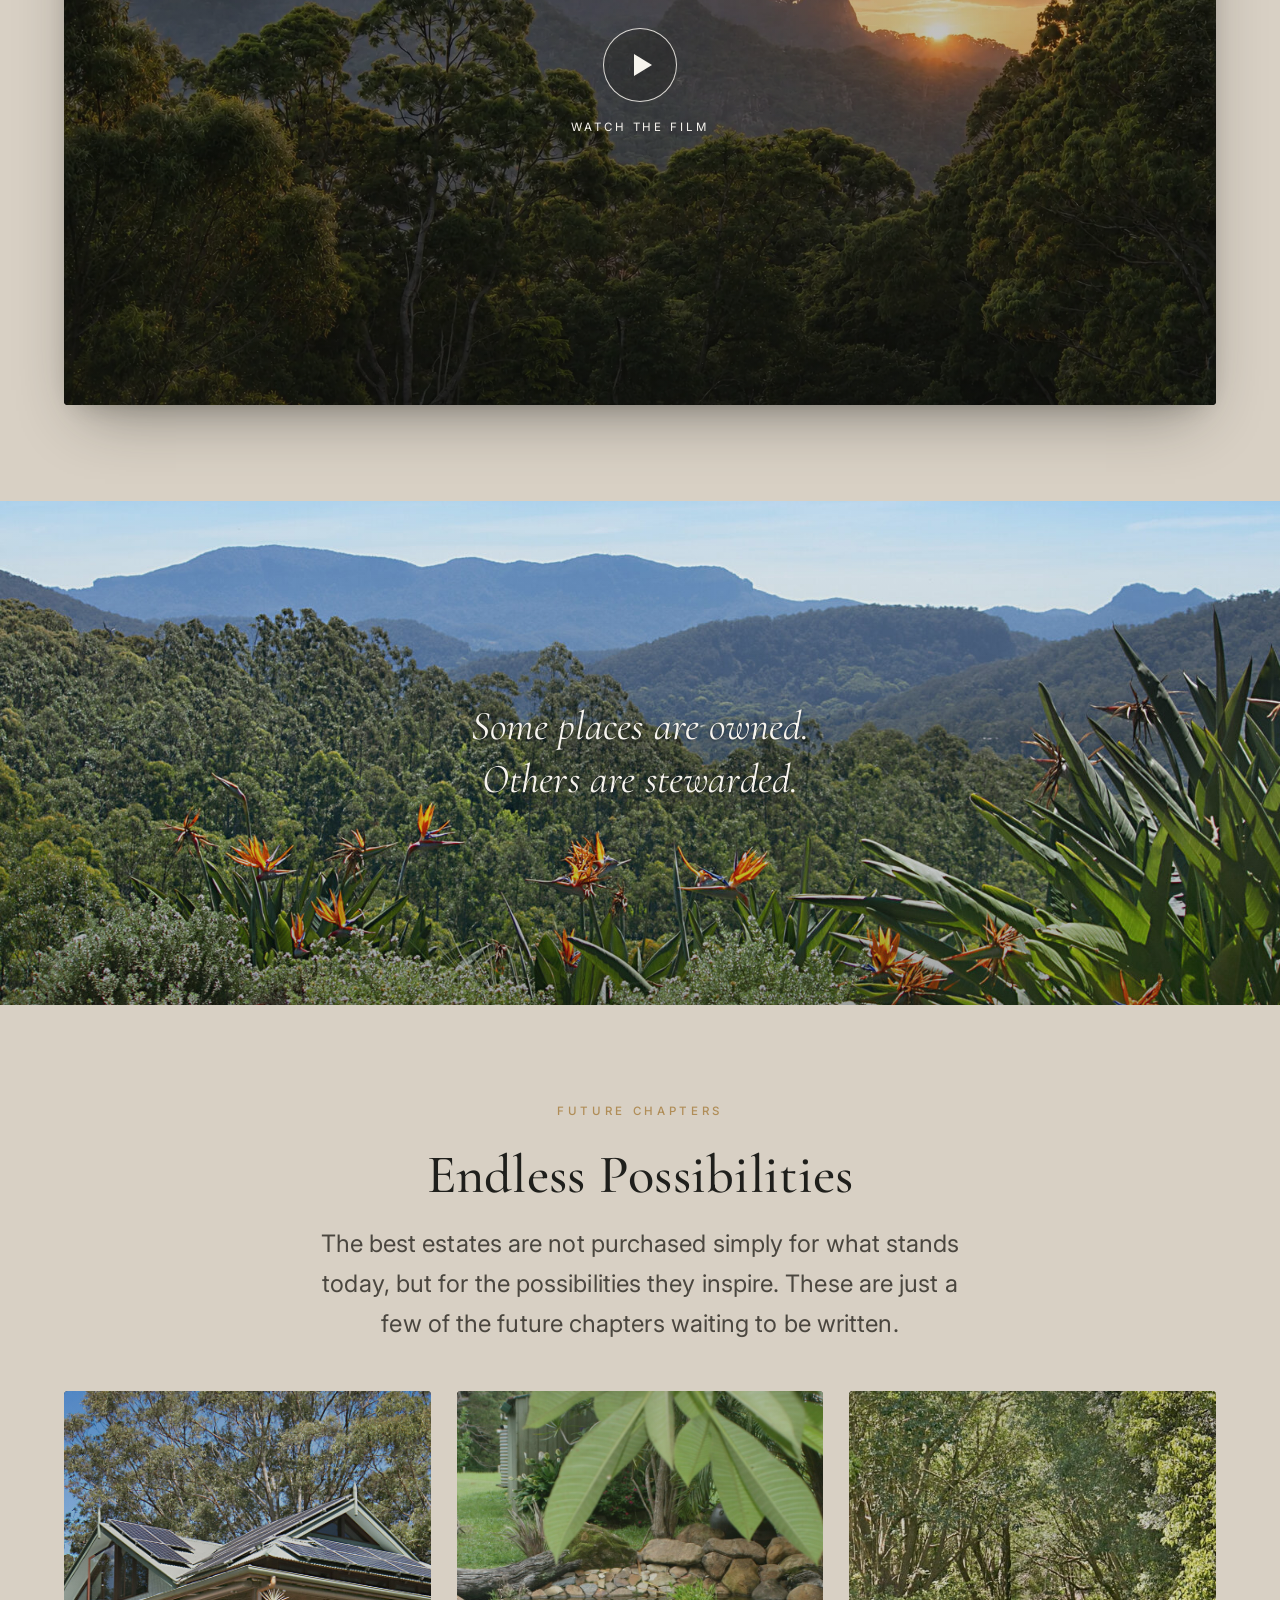
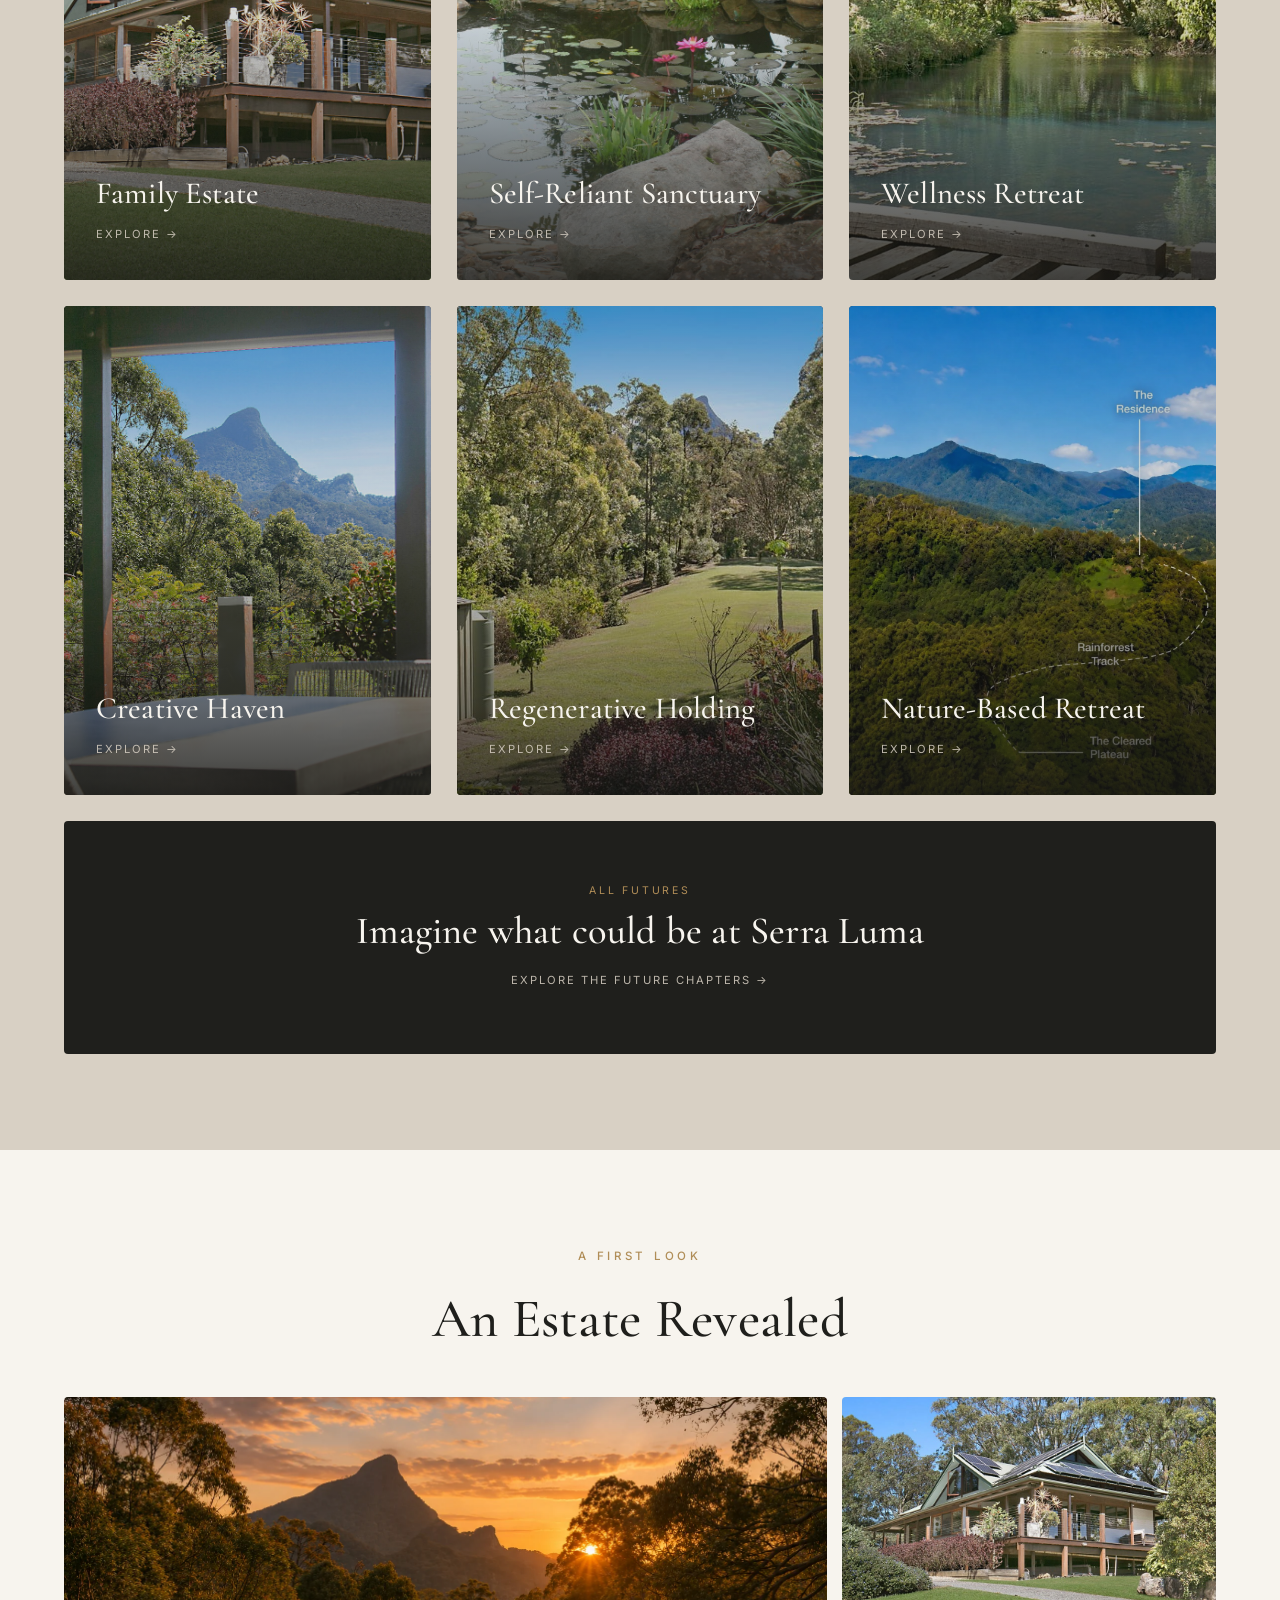
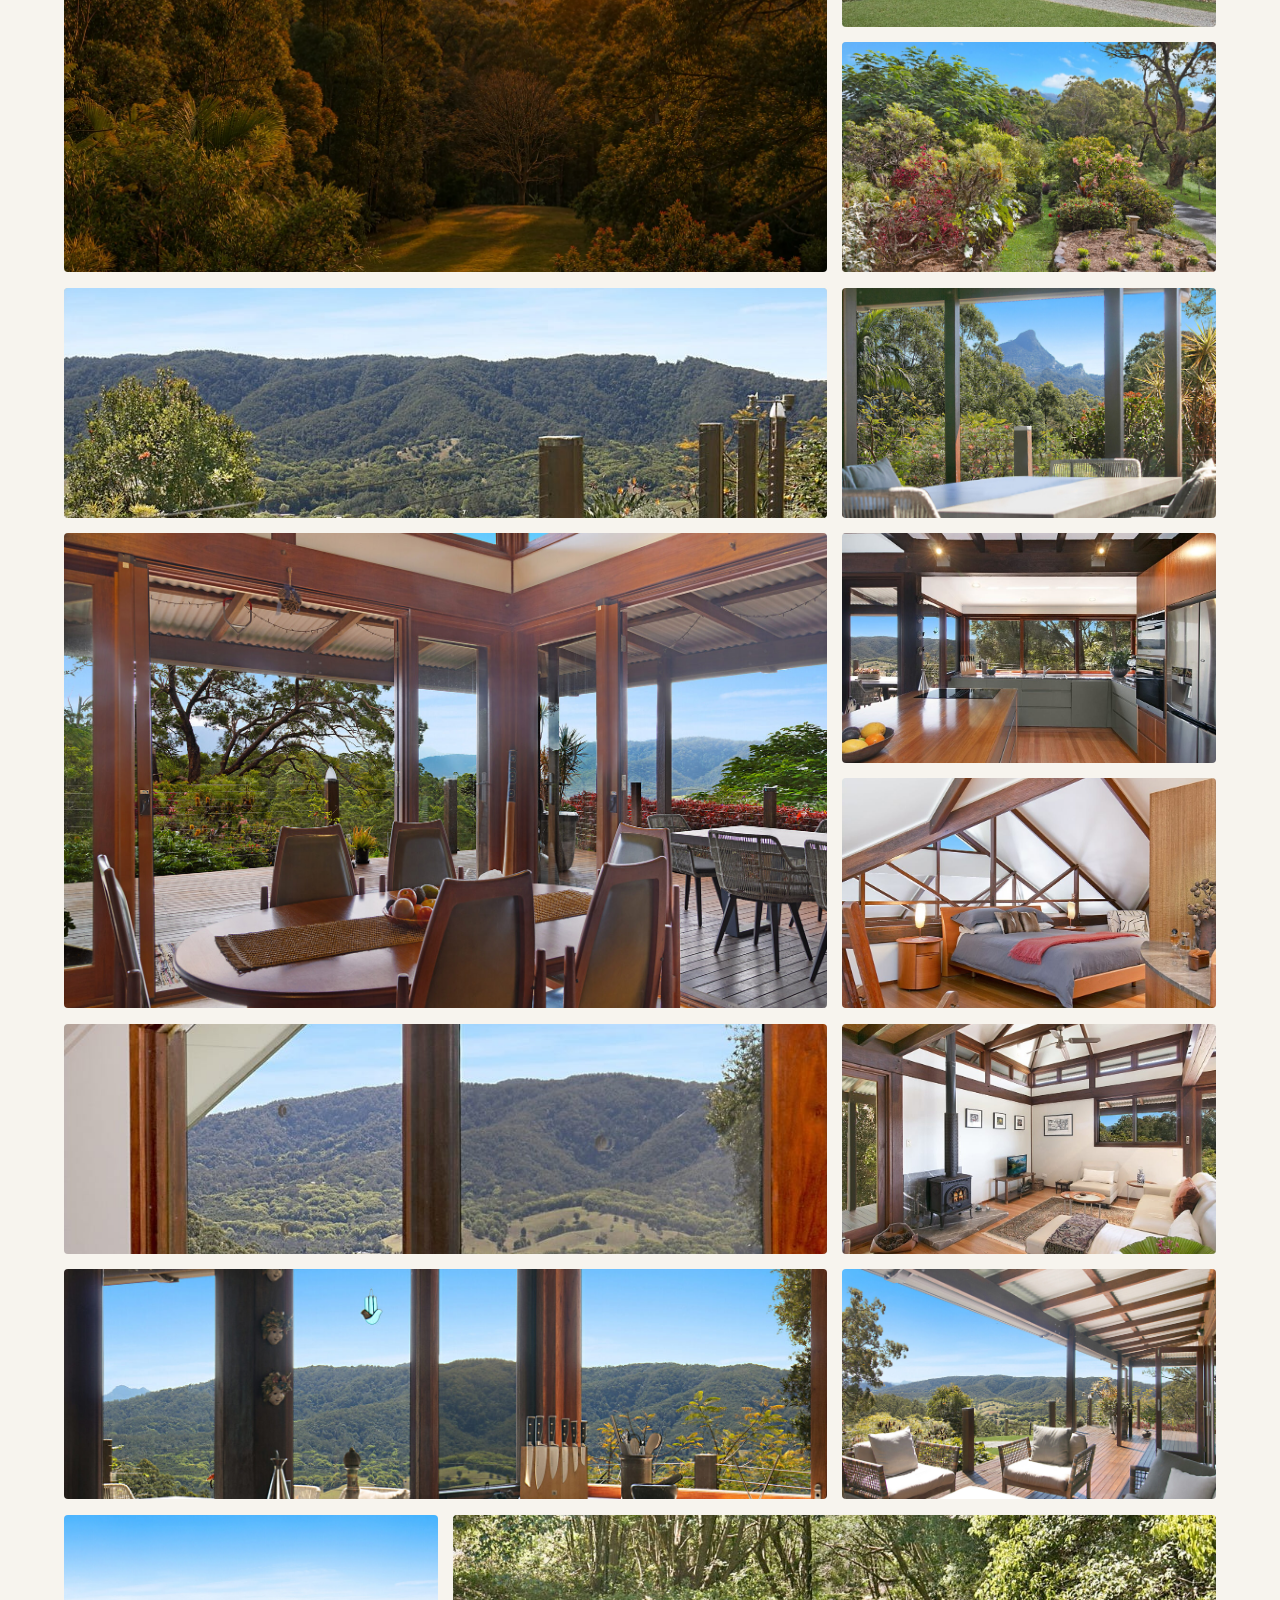
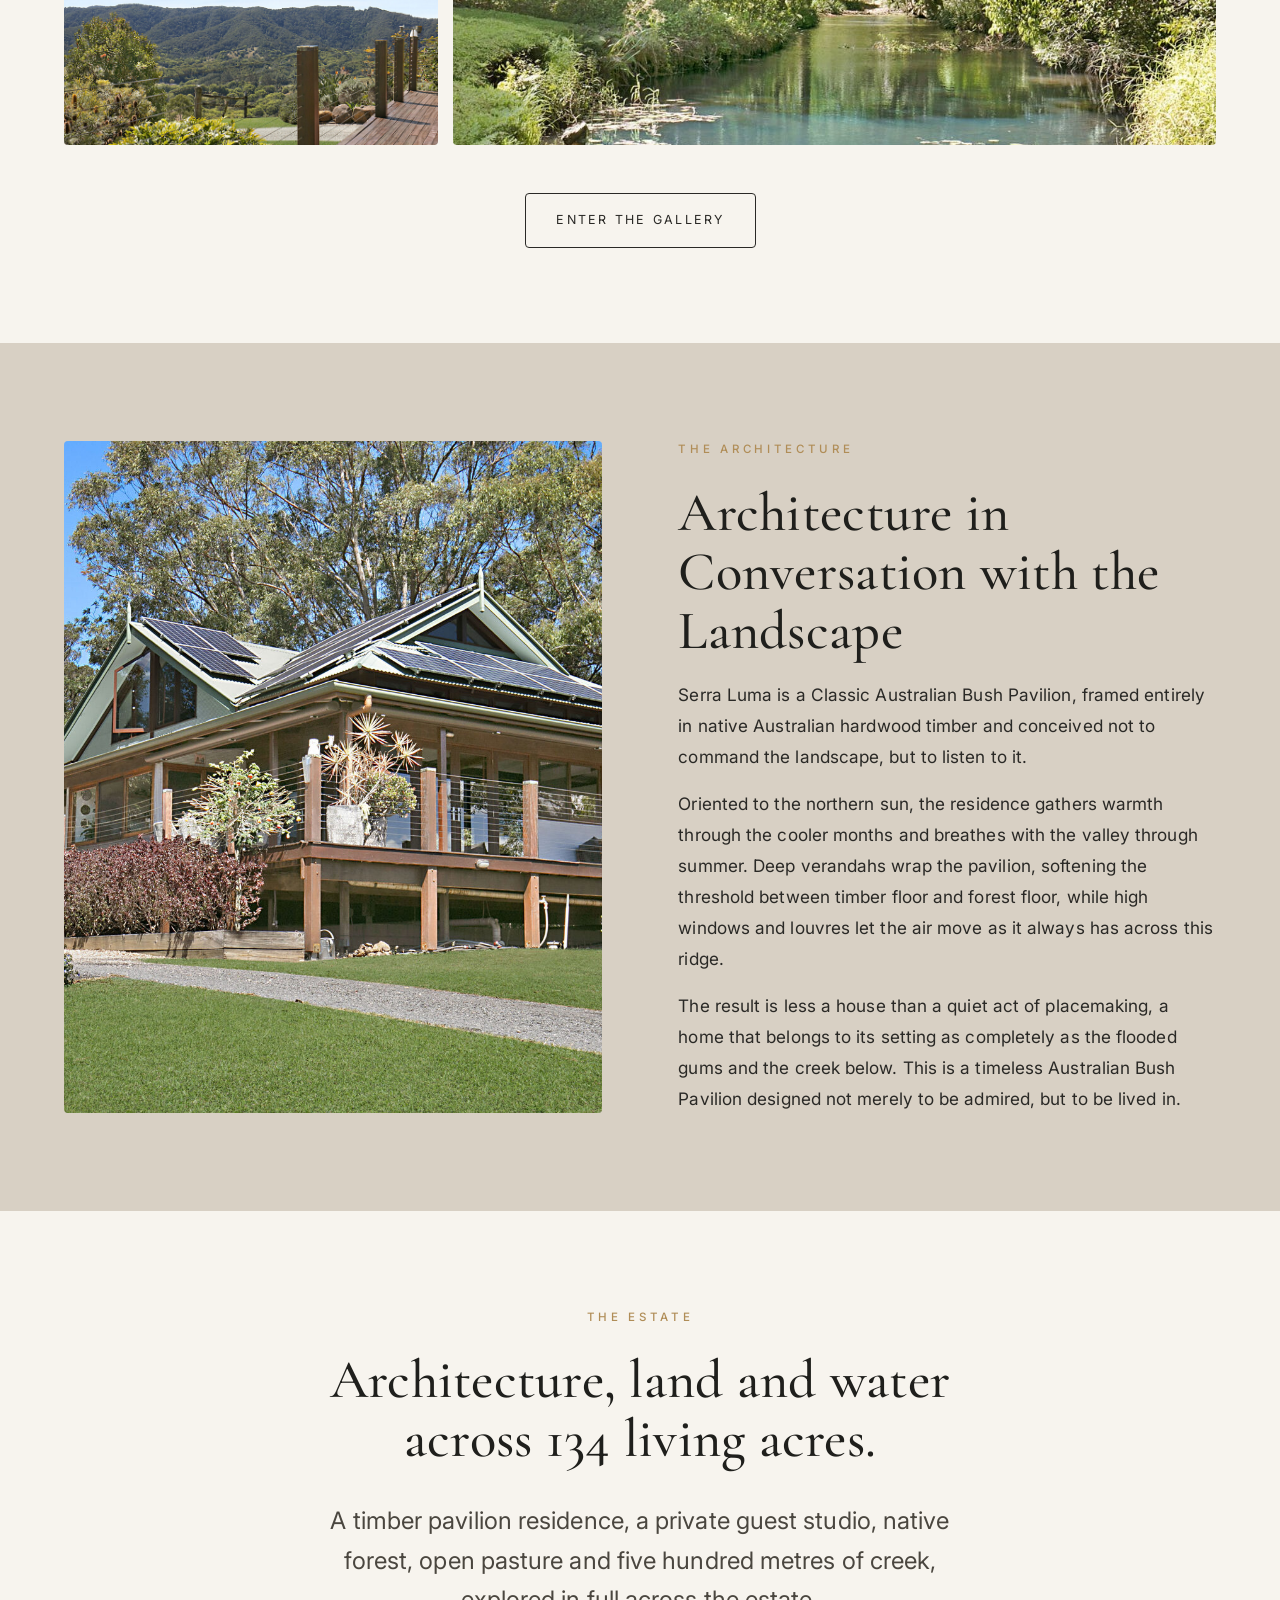
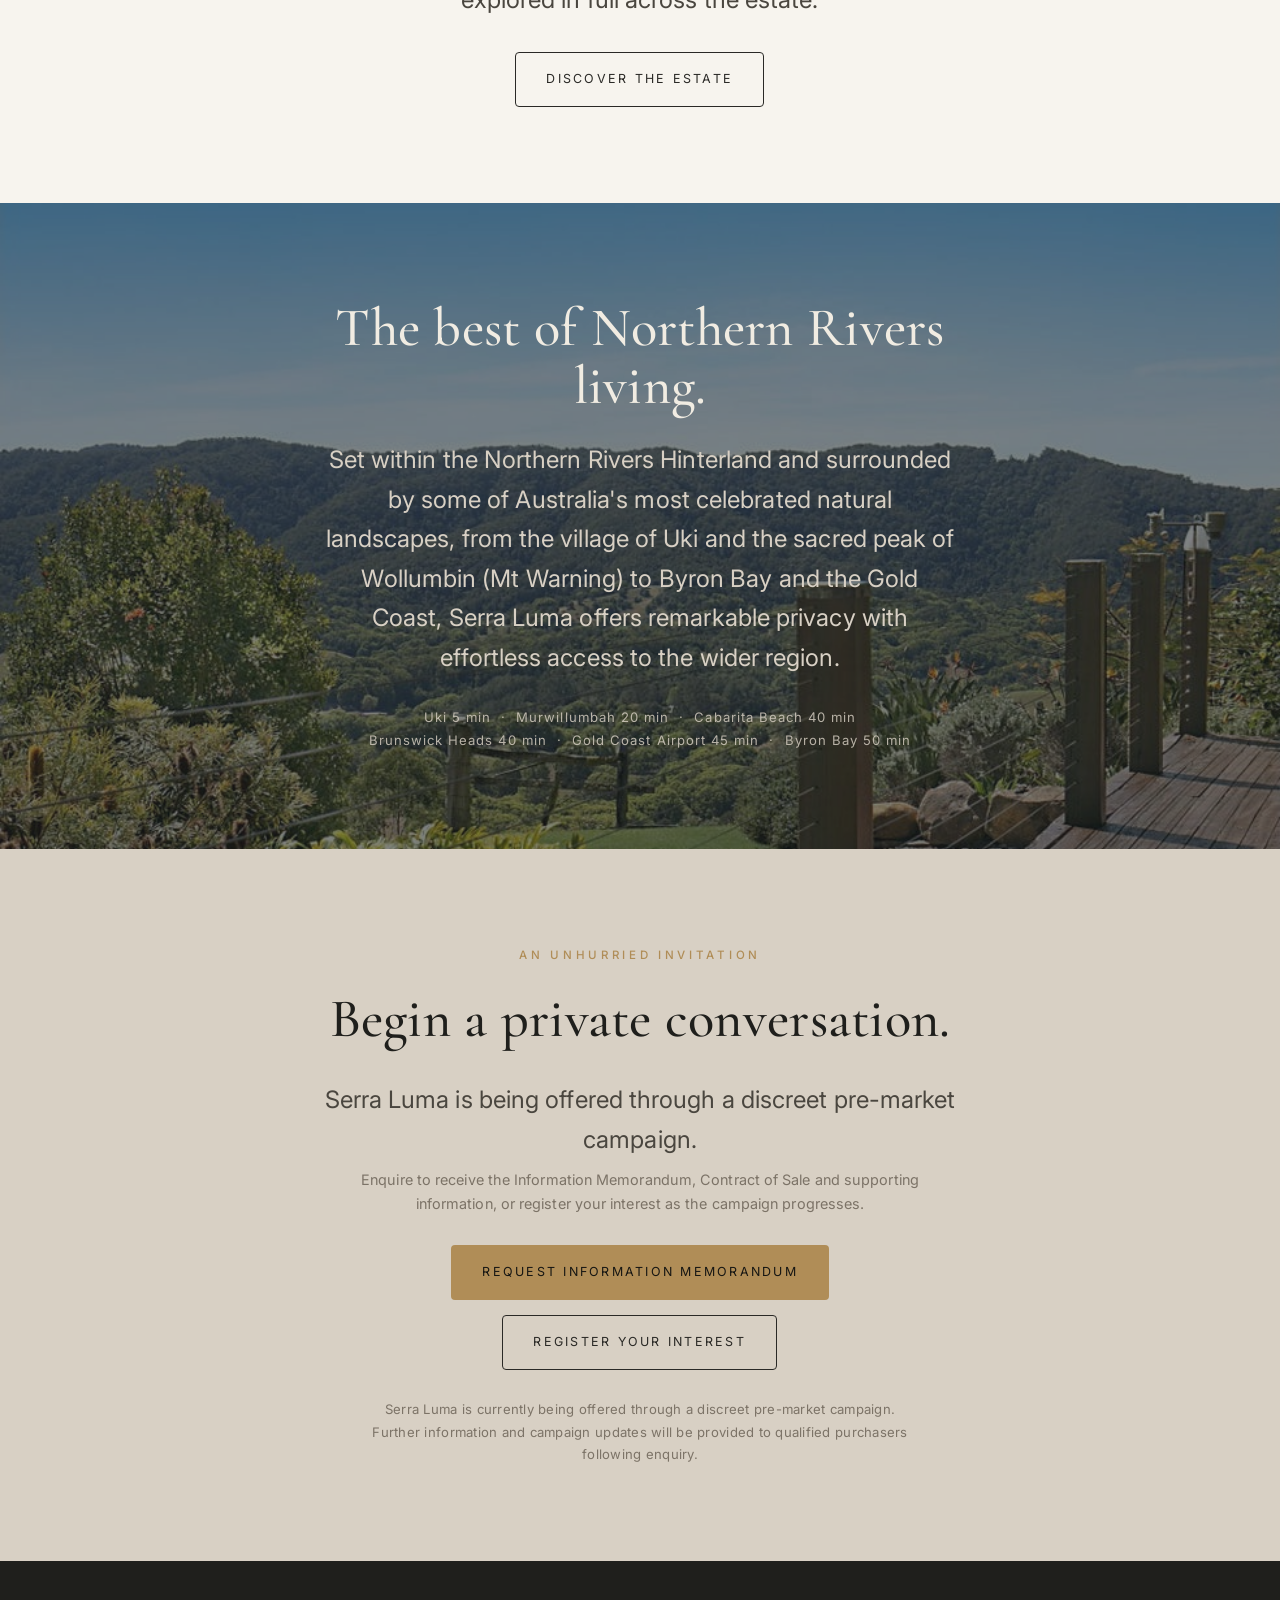
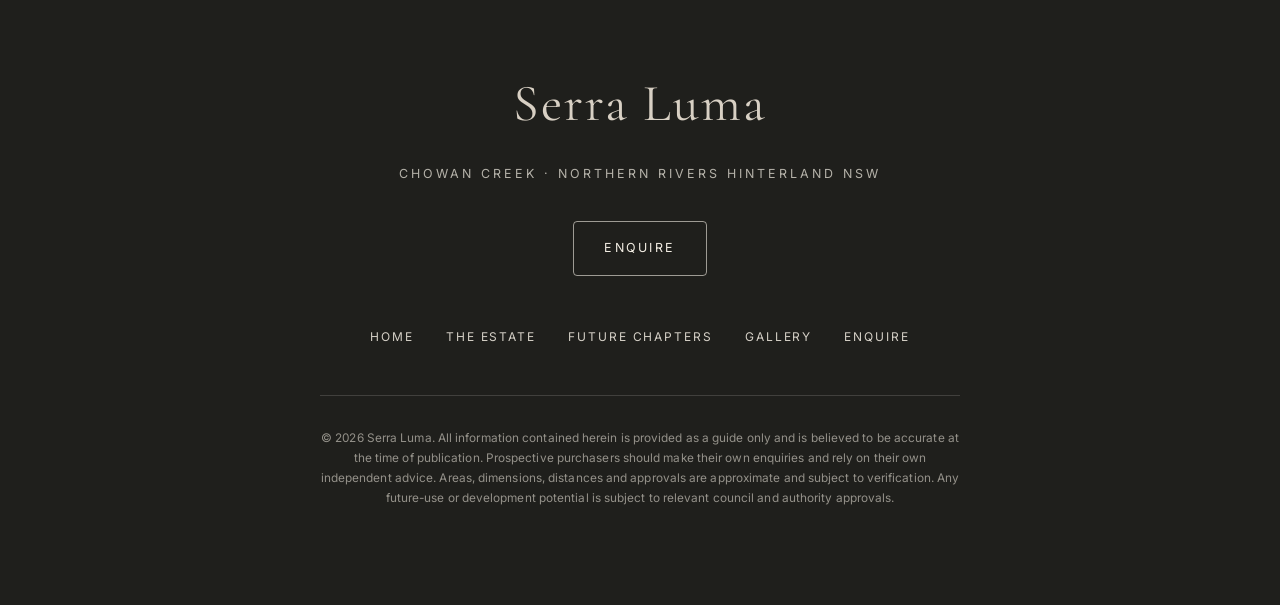
==== commit bbd17cf5: "Hero: swap clip directions — sunset now zooms out, deck zooms in (out/in/out/out rhythm) Co-Authored" ====
--- a/index.html
+++ b/index.html
@@ -65,7 +65,7 @@
            then crossfades through the drone montage across the estate. Poster = sunset still. -->
       <video class="hero__media" autoplay muted loop playsinline
              poster="assets/images/hero-poster.webp" aria-hidden="true">
-        <source src="assets/video/hero-sunset.mp4?v=5" type="video/mp4" />
+        <source src="assets/video/hero-sunset.mp4?v=6" type="video/mp4" />
       </video>
       <div class="hero__inner">
         <h1 class="hero__name">Serra Luma</h1>
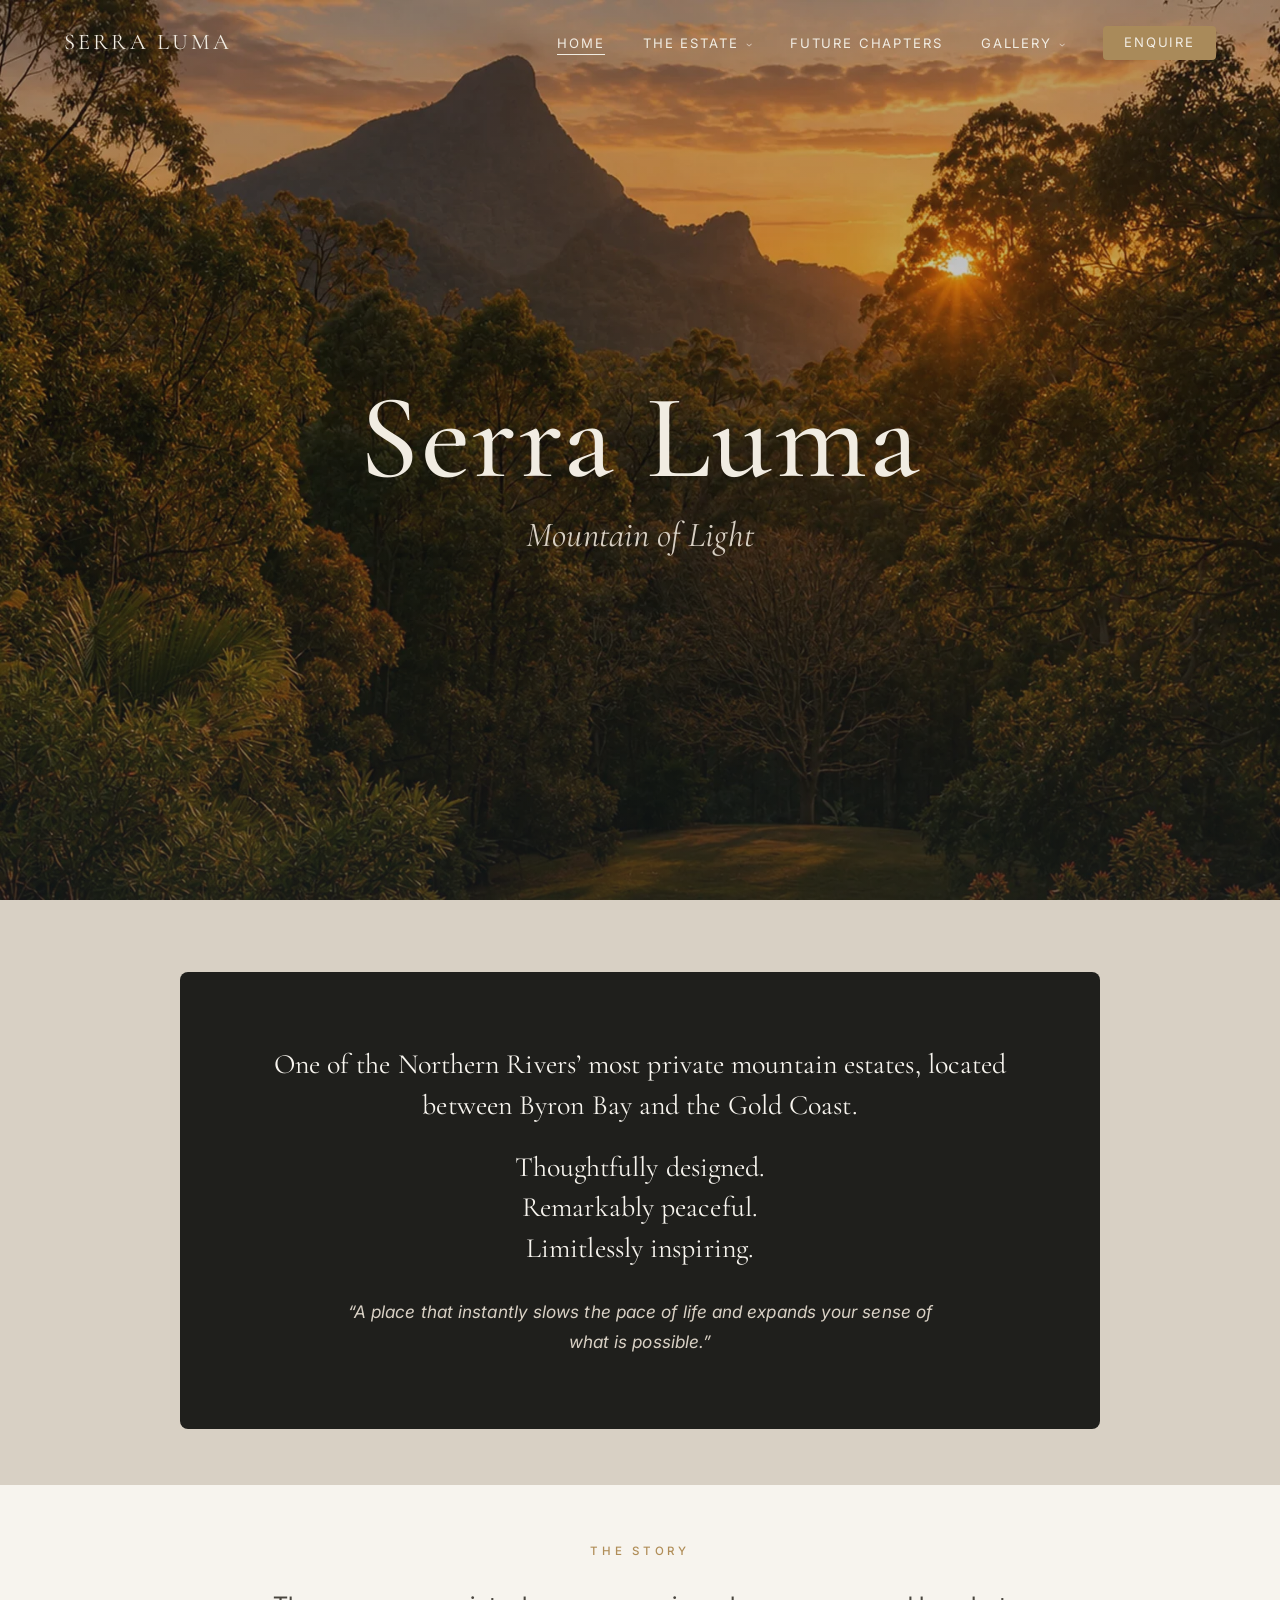
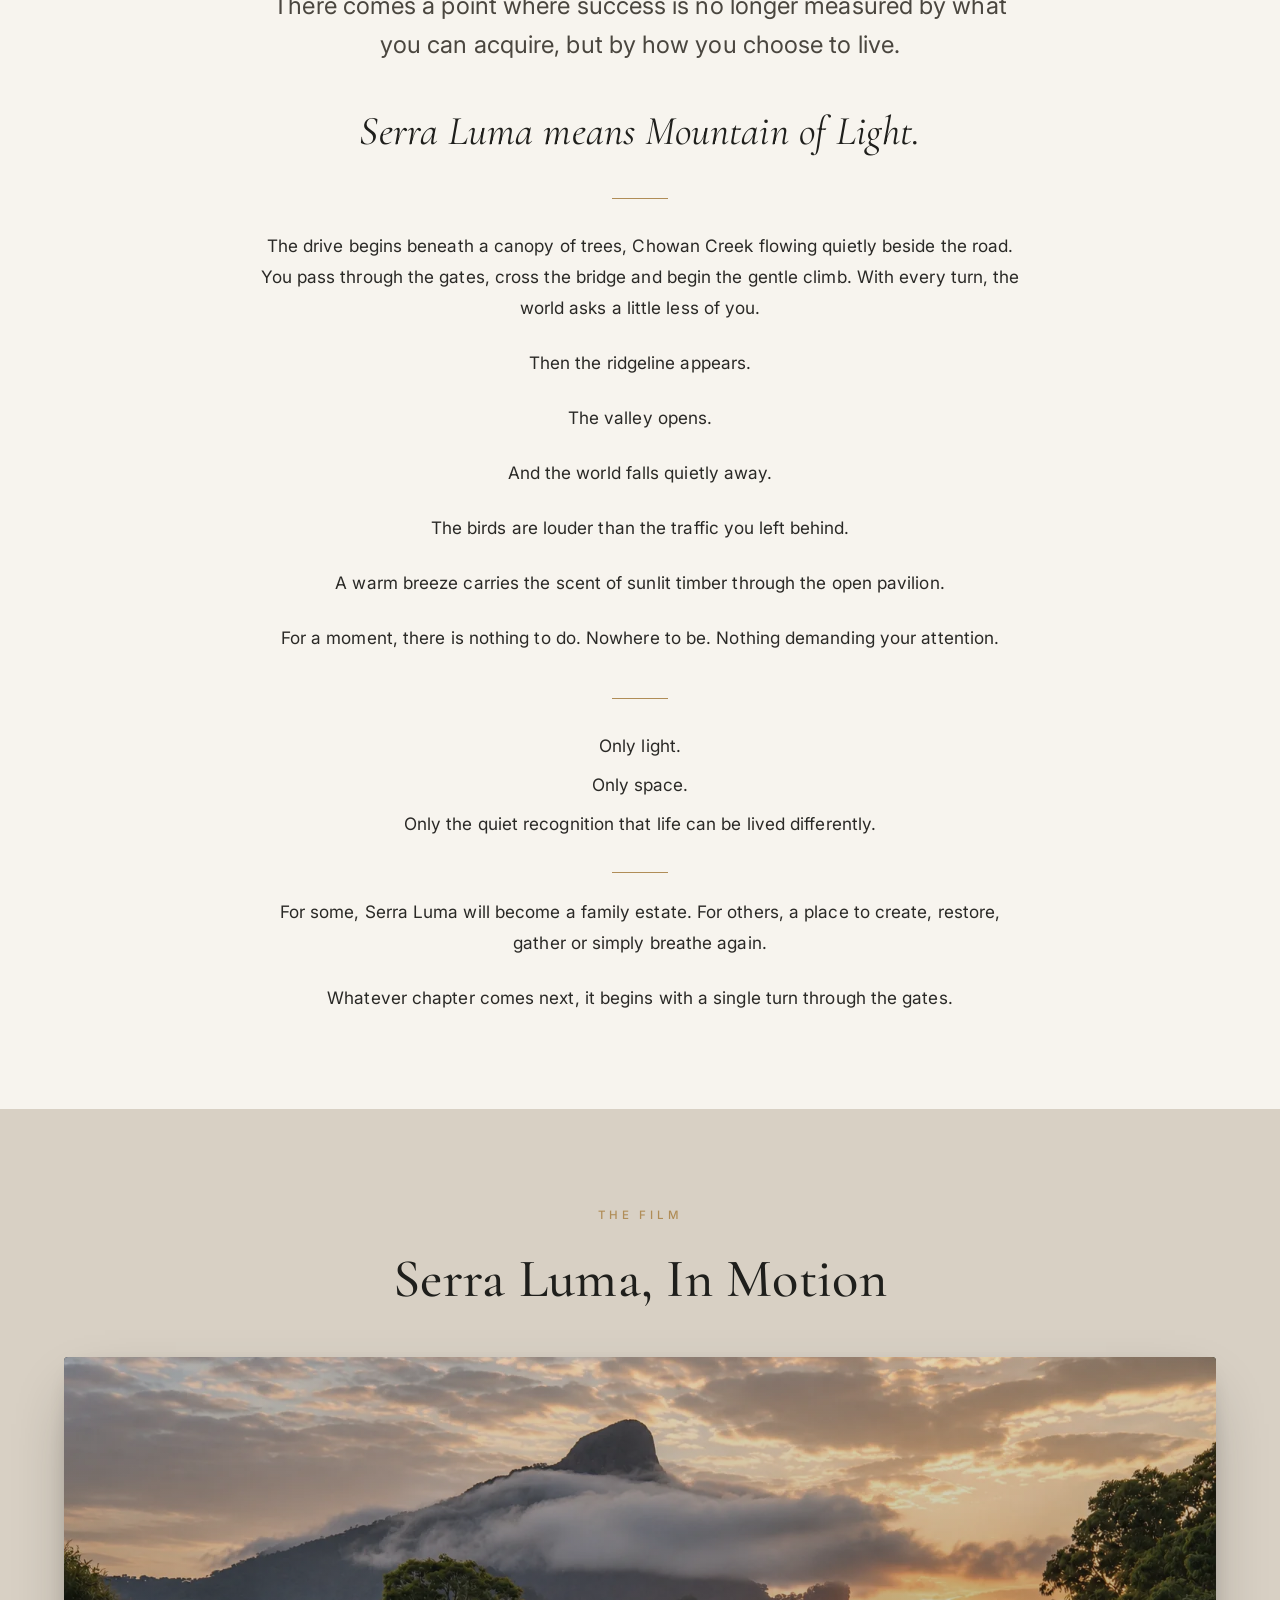
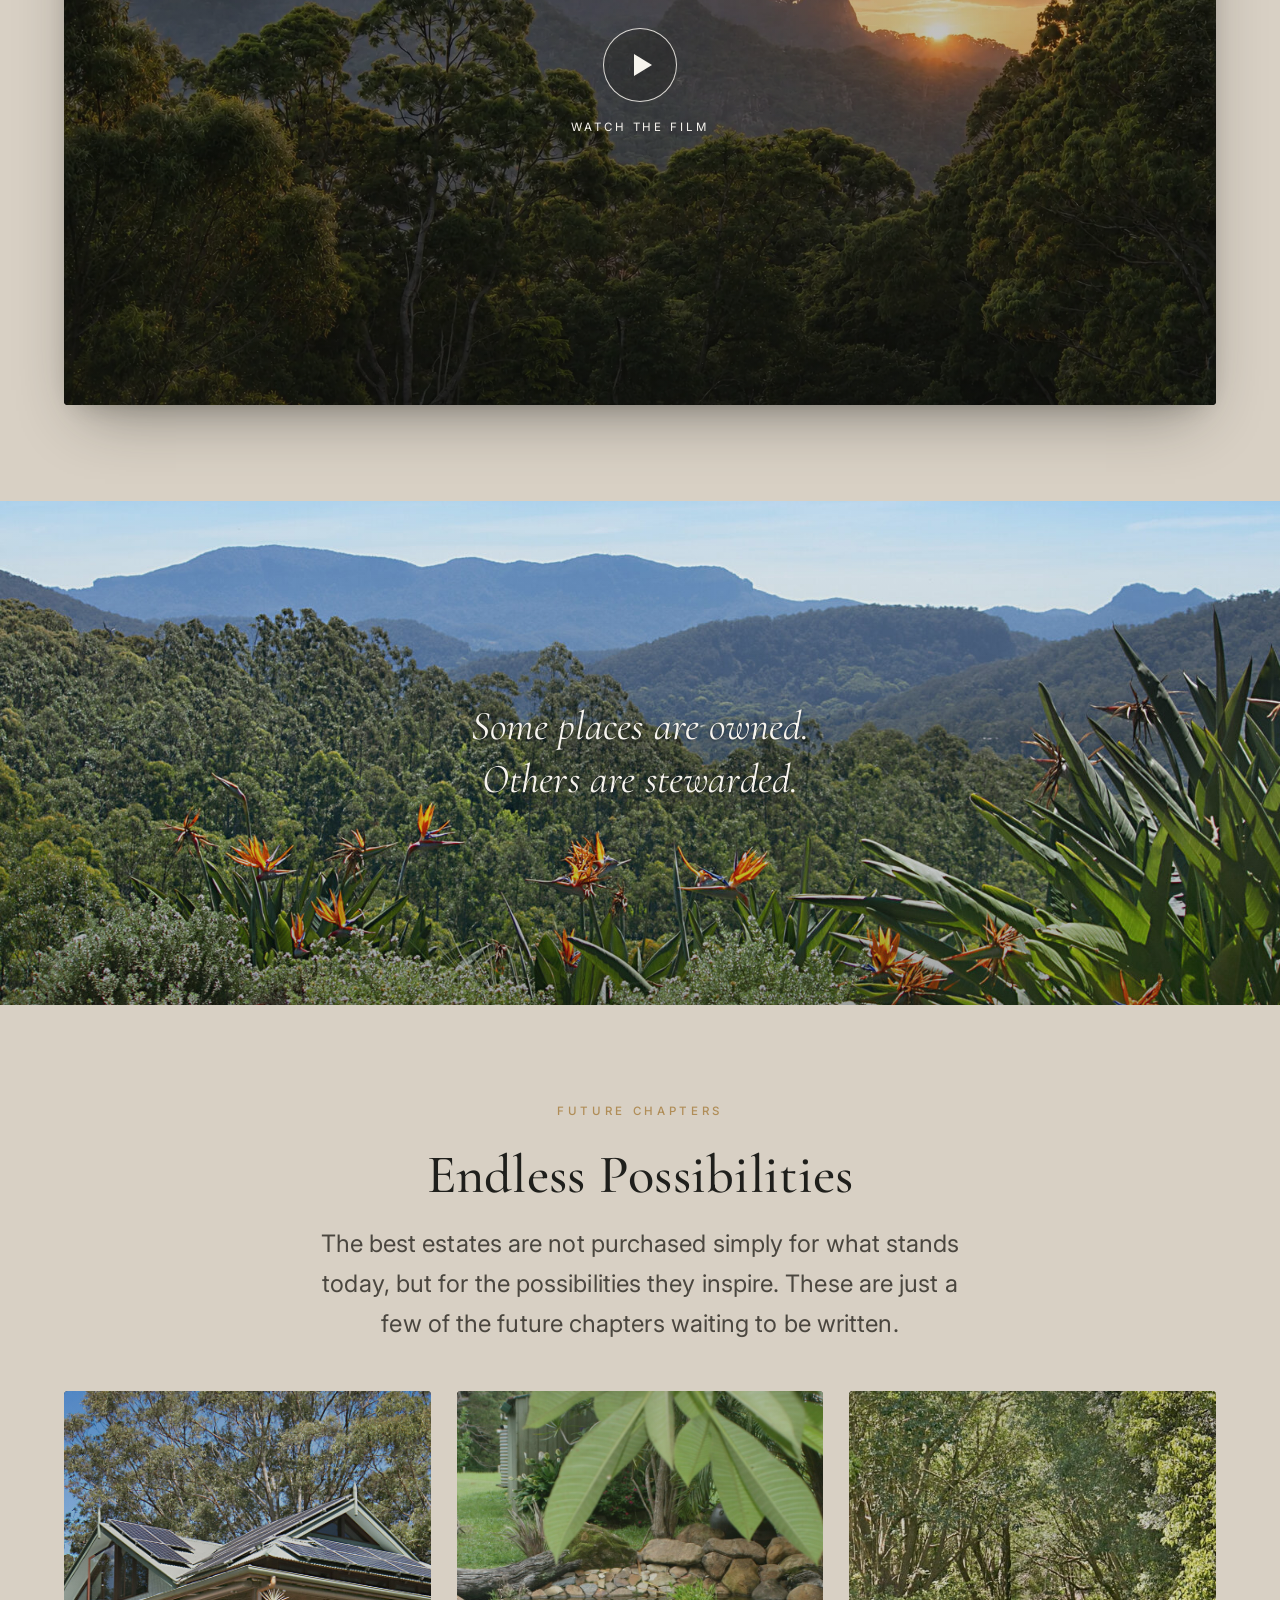
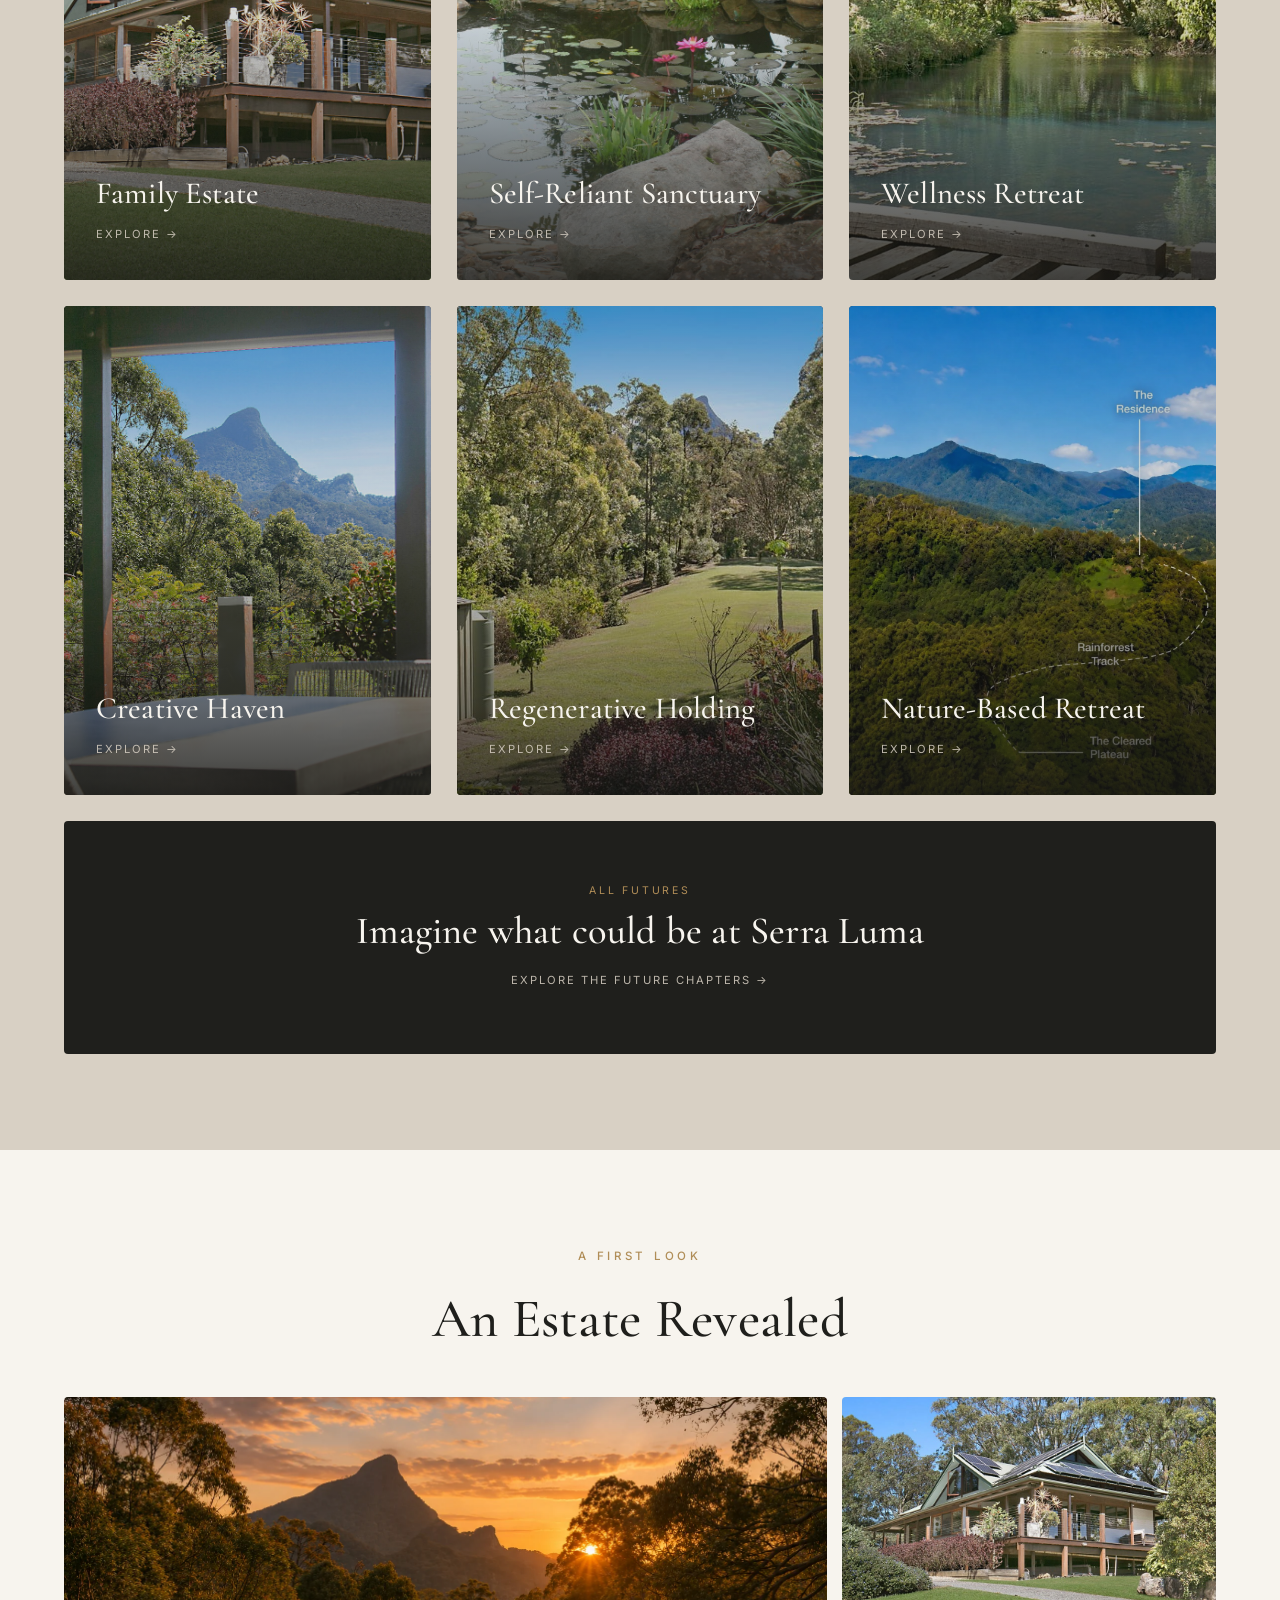
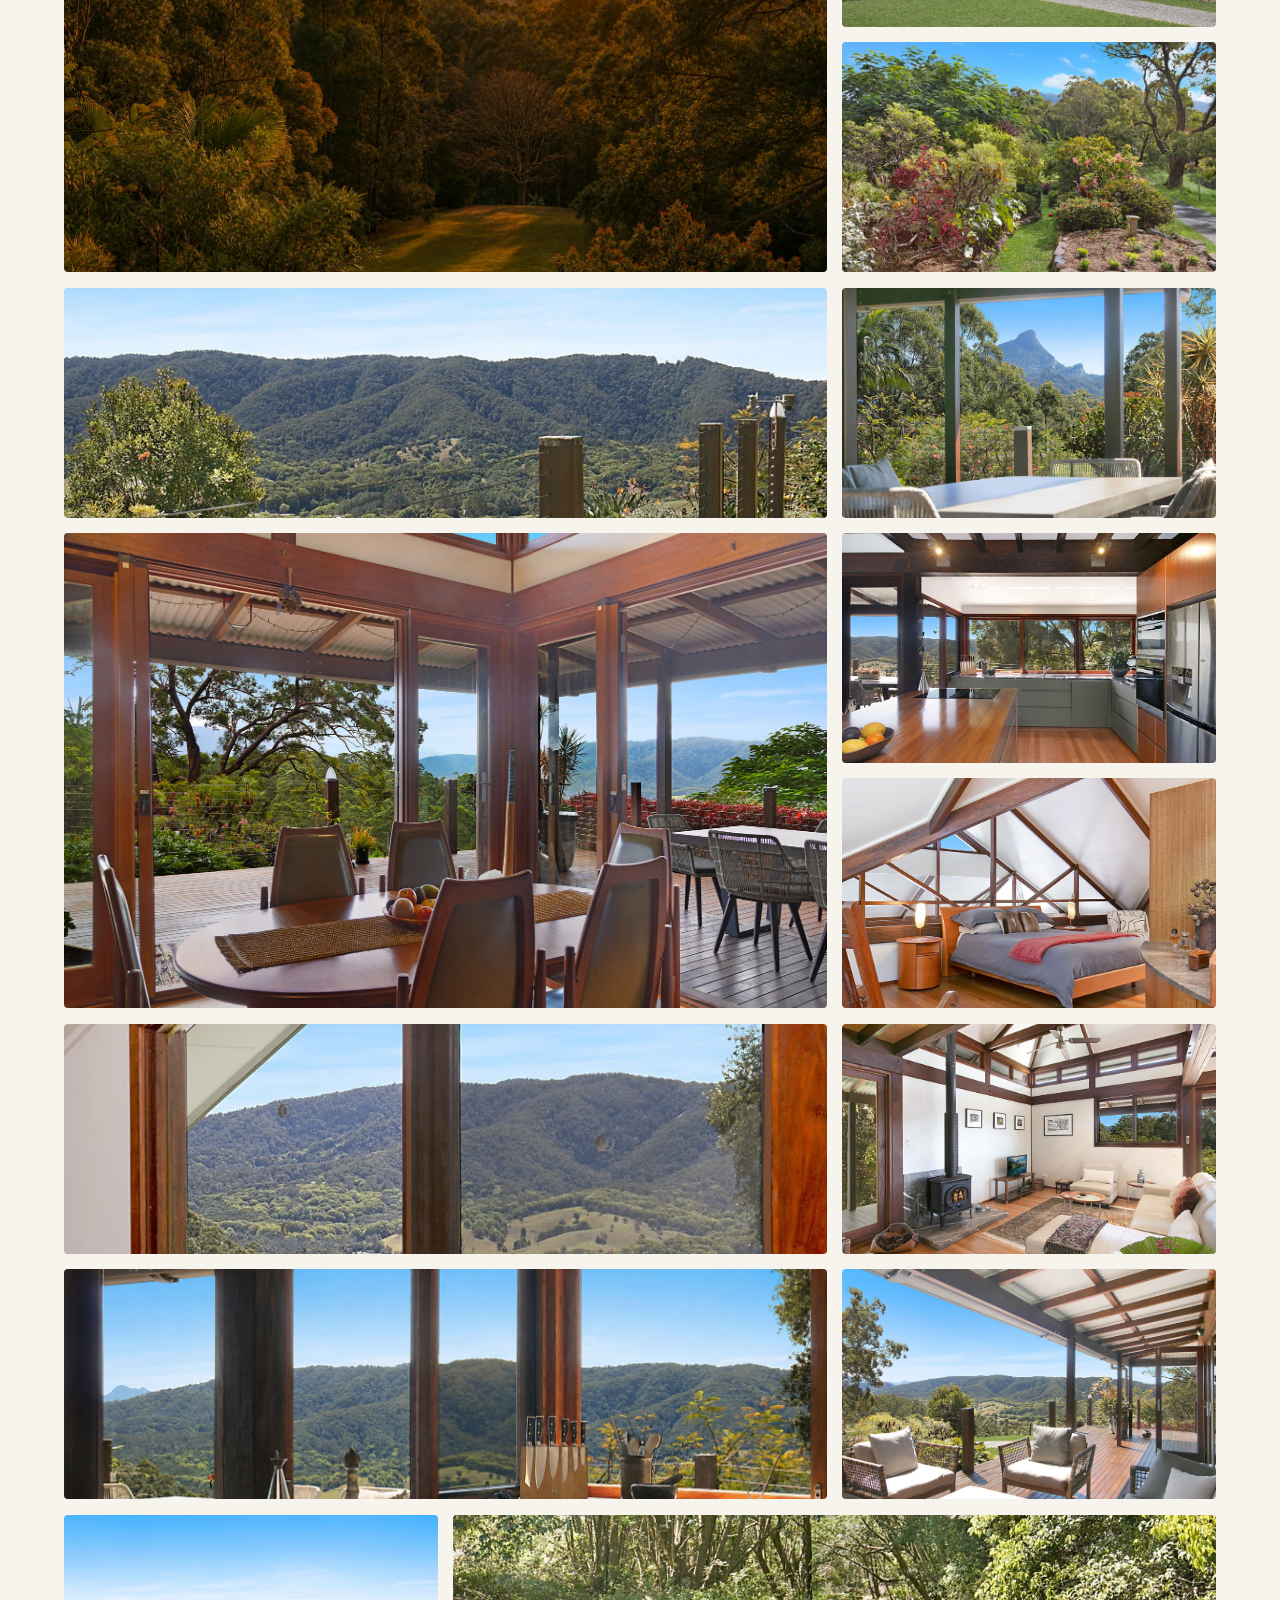
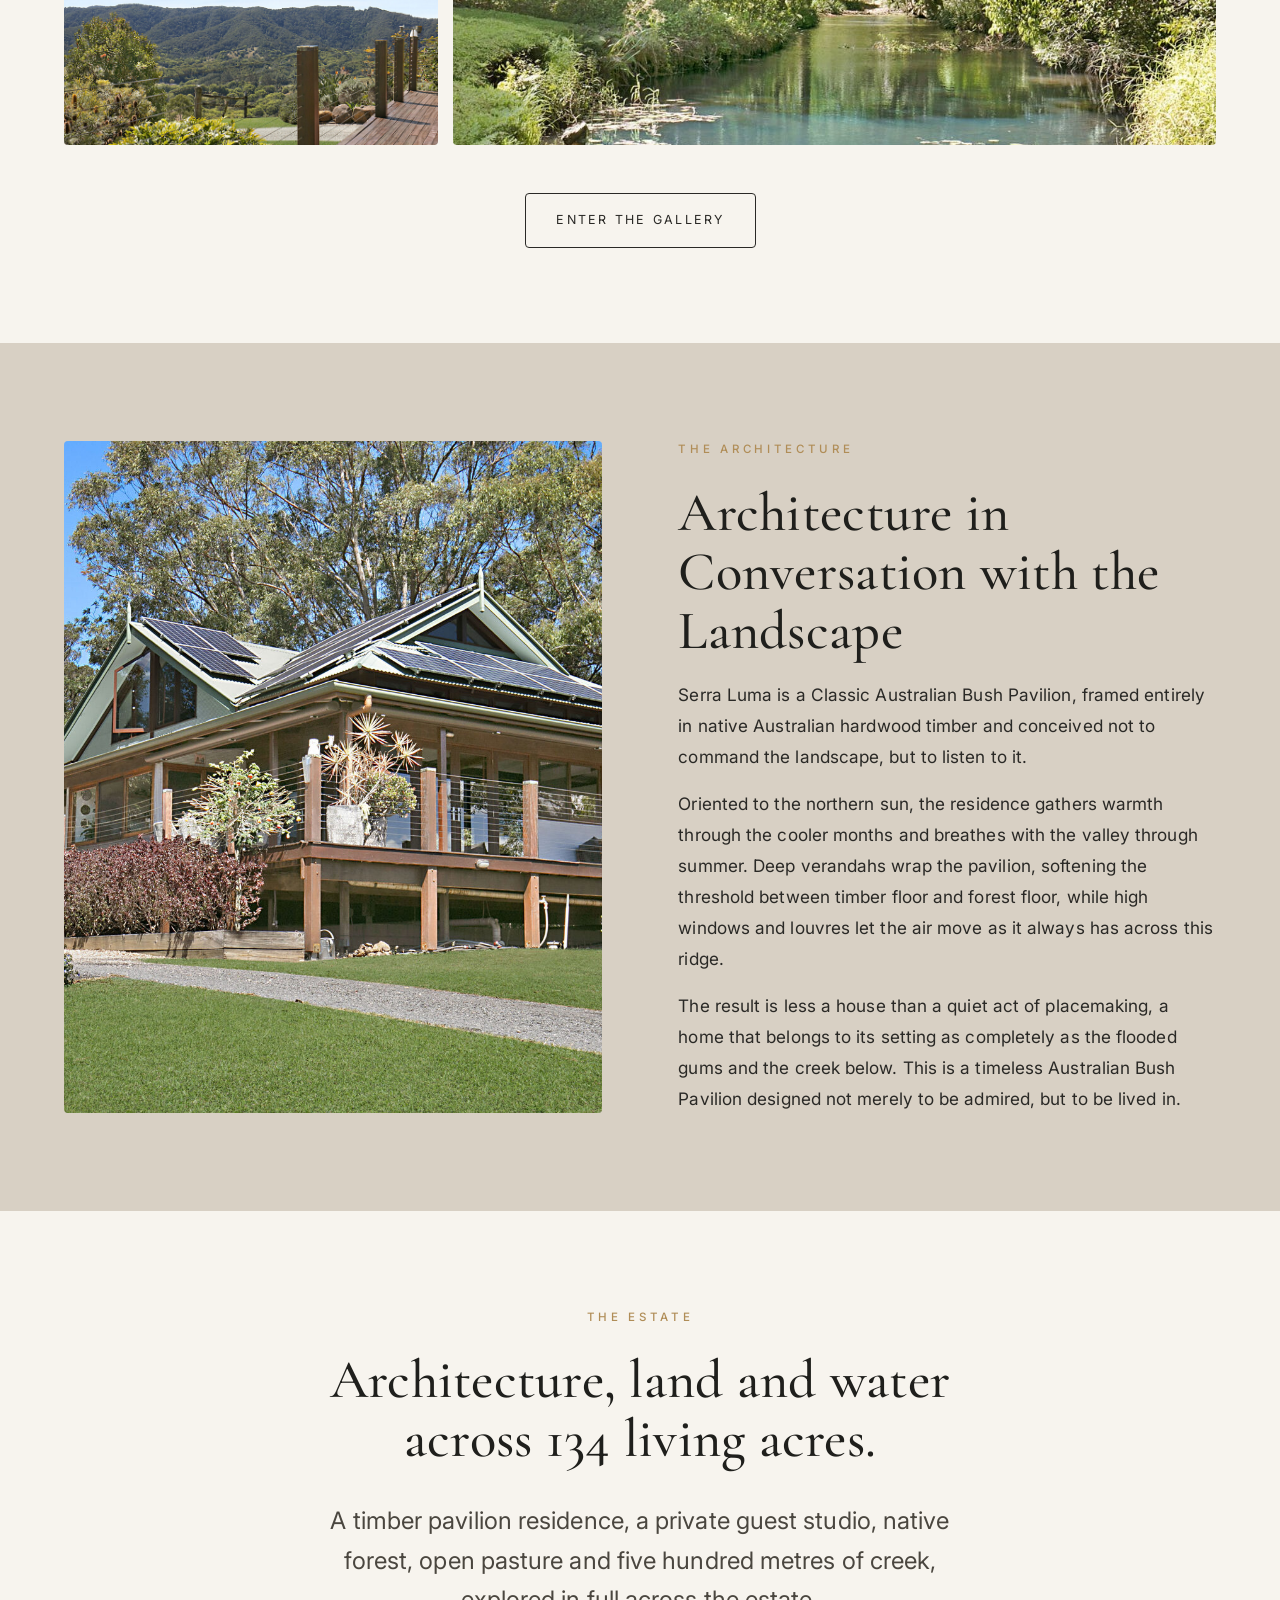
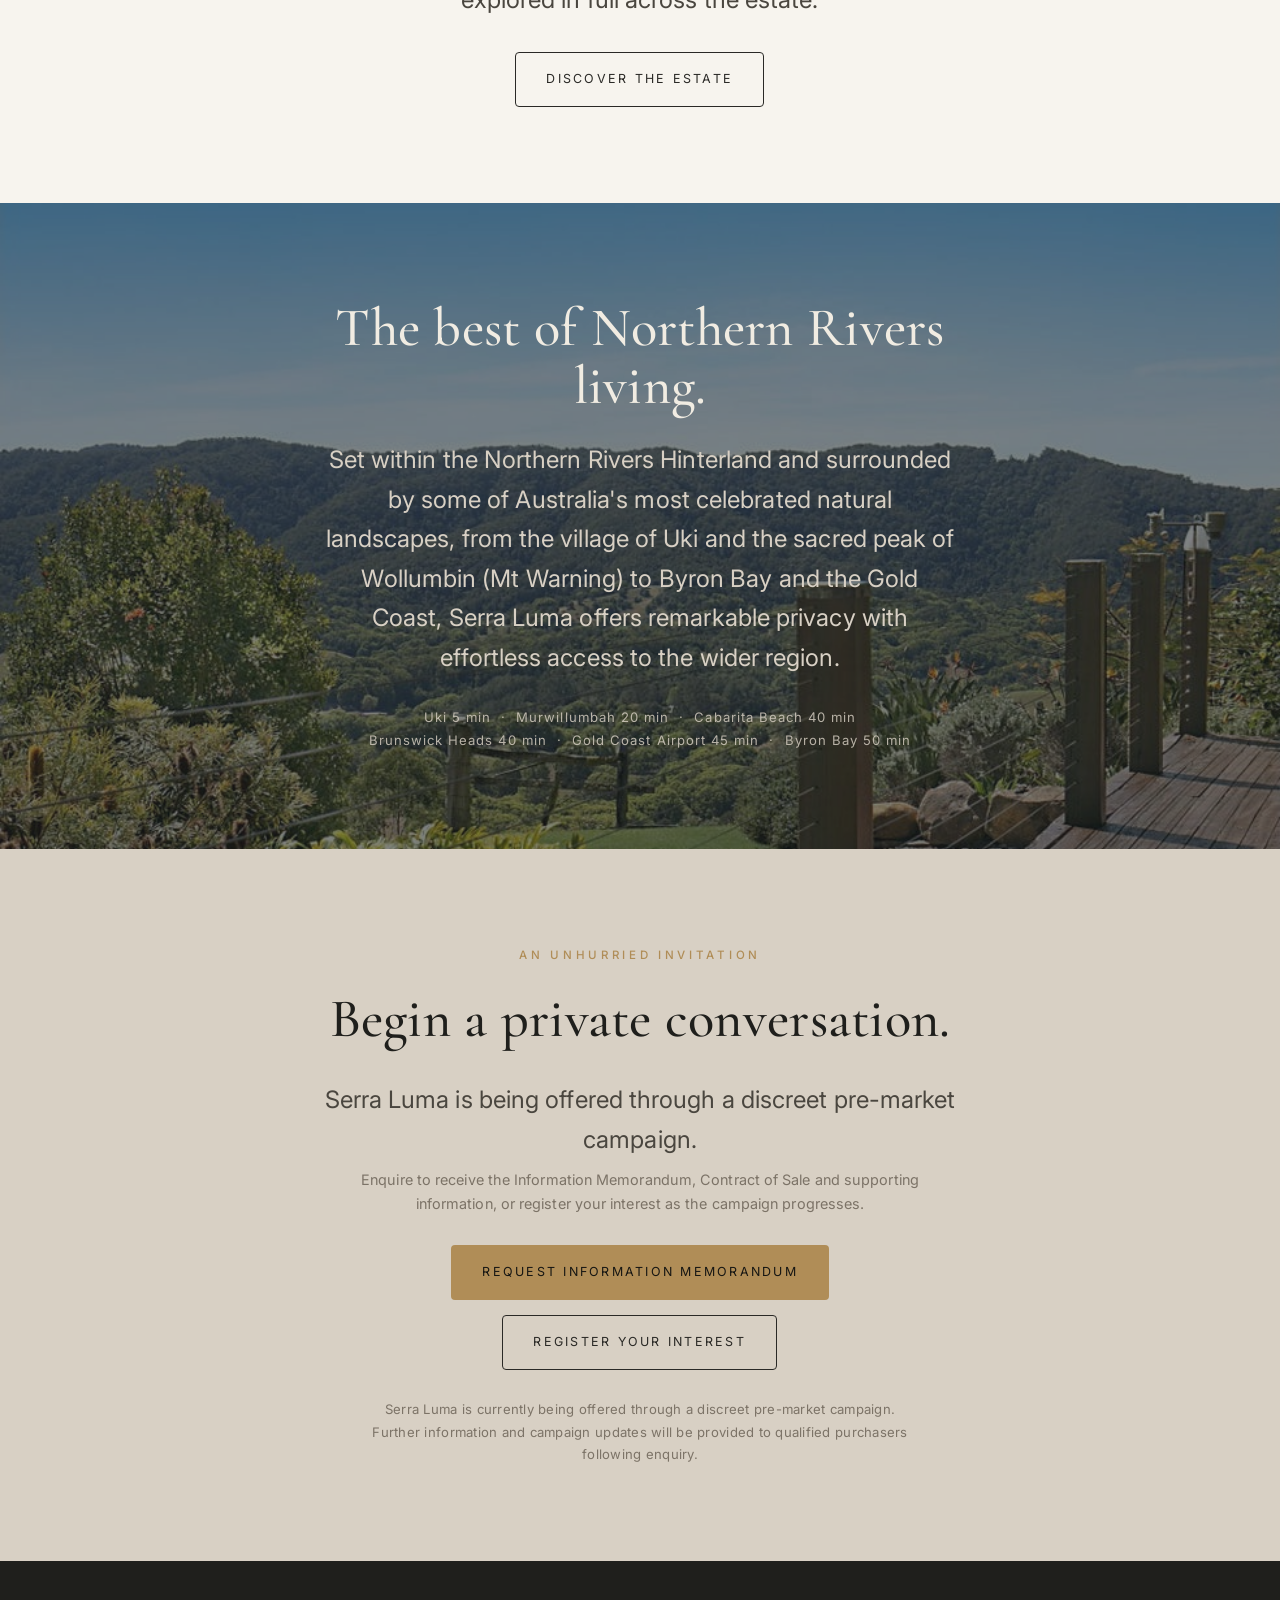
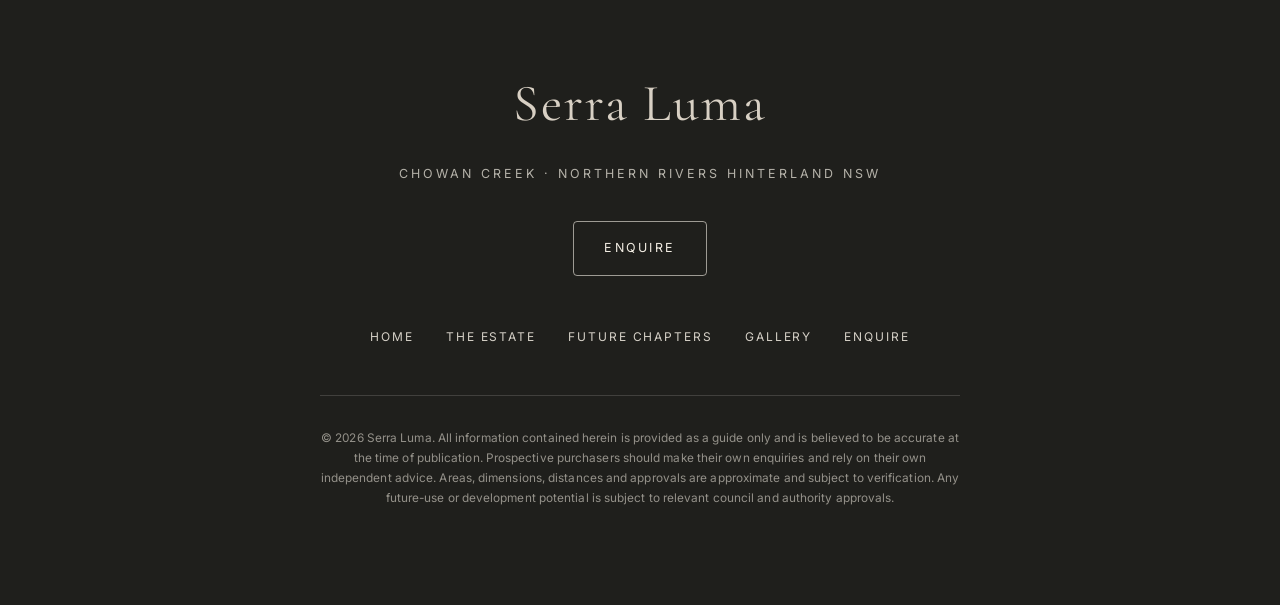
==== commit 60ca3fb1: "Photography: replace Grounds & Residences images with enhanced masters Byte-exact enhanced counterpa" ====
--- a/index.html
+++ b/index.html
@@ -194,7 +194,7 @@
             </div>
           </a>
           <a class="poss-card" href="future-chapters.html#self-reliant">
-            <img loading="lazy" src="assets/images/grounds/grounds-12.jpg" alt="Productive land and gardens — a self-reliant sanctuary" />
+            <img loading="lazy" src="assets/images/grounds/grounds-12.jpg?v=3" alt="Productive land and gardens — a self-reliant sanctuary" />
             <div class="poss-card__body">
               <h3 class="poss-card__title poss-card__title--oneline">Self-Reliant Sanctuary</h3>
               <span class="poss-card__more">Explore →</span>
@@ -208,7 +208,7 @@
             </div>
           </a>
           <a class="poss-card" href="future-chapters.html#creative">
-            <img loading="lazy" src="assets/images/residences/residences-13.jpg" alt="Light-filled interiors — the creative haven" />
+            <img loading="lazy" src="assets/images/residences/residences-13.jpg?v=3" alt="Light-filled interiors — the creative haven" />
             <div class="poss-card__body">
               <h3 class="poss-card__title">Creative Haven</h3>
               <span class="poss-card__more">Explore →</span>
@@ -257,16 +257,16 @@
             <img loading="lazy" src="assets/images/Main%20House/image15.jpeg" alt="Arriving at the timber pavilion along the ridgeline" />
             <figcaption class="tile__cap">Arrival</figcaption>
           </figure>
-          <figure class="tile" data-full="assets/images/grounds/grounds-01.jpg">
-            <img loading="lazy" src="assets/images/grounds/grounds-01.jpg" alt="Native gardens in bloom across the grounds" />
+          <figure class="tile" data-full="assets/images/grounds/grounds-01.jpg?v=3">
+            <img loading="lazy" src="assets/images/grounds/grounds-01.jpg?v=3" alt="Native gardens in bloom across the grounds" />
             <figcaption class="tile__cap">The Gardens</figcaption>
           </figure>
           <figure class="tile tile--wide" data-full="assets/images/Land/image7.jpeg">
             <img loading="lazy" src="assets/images/Land/image7.jpeg" alt="Valley panorama across the Northern Rivers Hinterland" />
             <figcaption class="tile__cap">The Valley Below</figcaption>
           </figure>
-          <figure class="tile" data-full="assets/images/residences/residences-13.jpg">
-            <img loading="lazy" src="assets/images/residences/residences-13.jpg" alt="Timber deck and dining framed by the mountain view" />
+          <figure class="tile" data-full="assets/images/residences/residences-13.jpg?v=3">
+            <img loading="lazy" src="assets/images/residences/residences-13.jpg?v=3" alt="Timber deck and dining framed by the mountain view" />
             <figcaption class="tile__cap">The Verandah</figcaption>
           </figure>
           <figure class="tile tile--feature" data-full="assets/images/residences/residences-01.jpg">
@@ -289,8 +289,8 @@
             <img loading="lazy" src="assets/images/Main%20House/image22.jpeg" alt="Living room with wood heater beneath timber trusses" />
             <figcaption class="tile__cap">Evenings In</figcaption>
           </figure>
-          <figure class="tile tile--wide" data-full="assets/images/residences/residences-16.jpg">
-            <img loading="lazy" src="assets/images/residences/residences-16.jpg" alt="Living spaces opening to the deck and the landscape beyond" />
+          <figure class="tile tile--wide" data-full="assets/images/residences/residences-16.jpg?v=3">
+            <img loading="lazy" src="assets/images/residences/residences-16.jpg?v=3" alt="Living spaces opening to the deck and the landscape beyond" />
             <figcaption class="tile__cap">Living to Landscape</figcaption>
           </figure>
           <figure class="tile" data-full="assets/images/residences/residences-14.jpg">
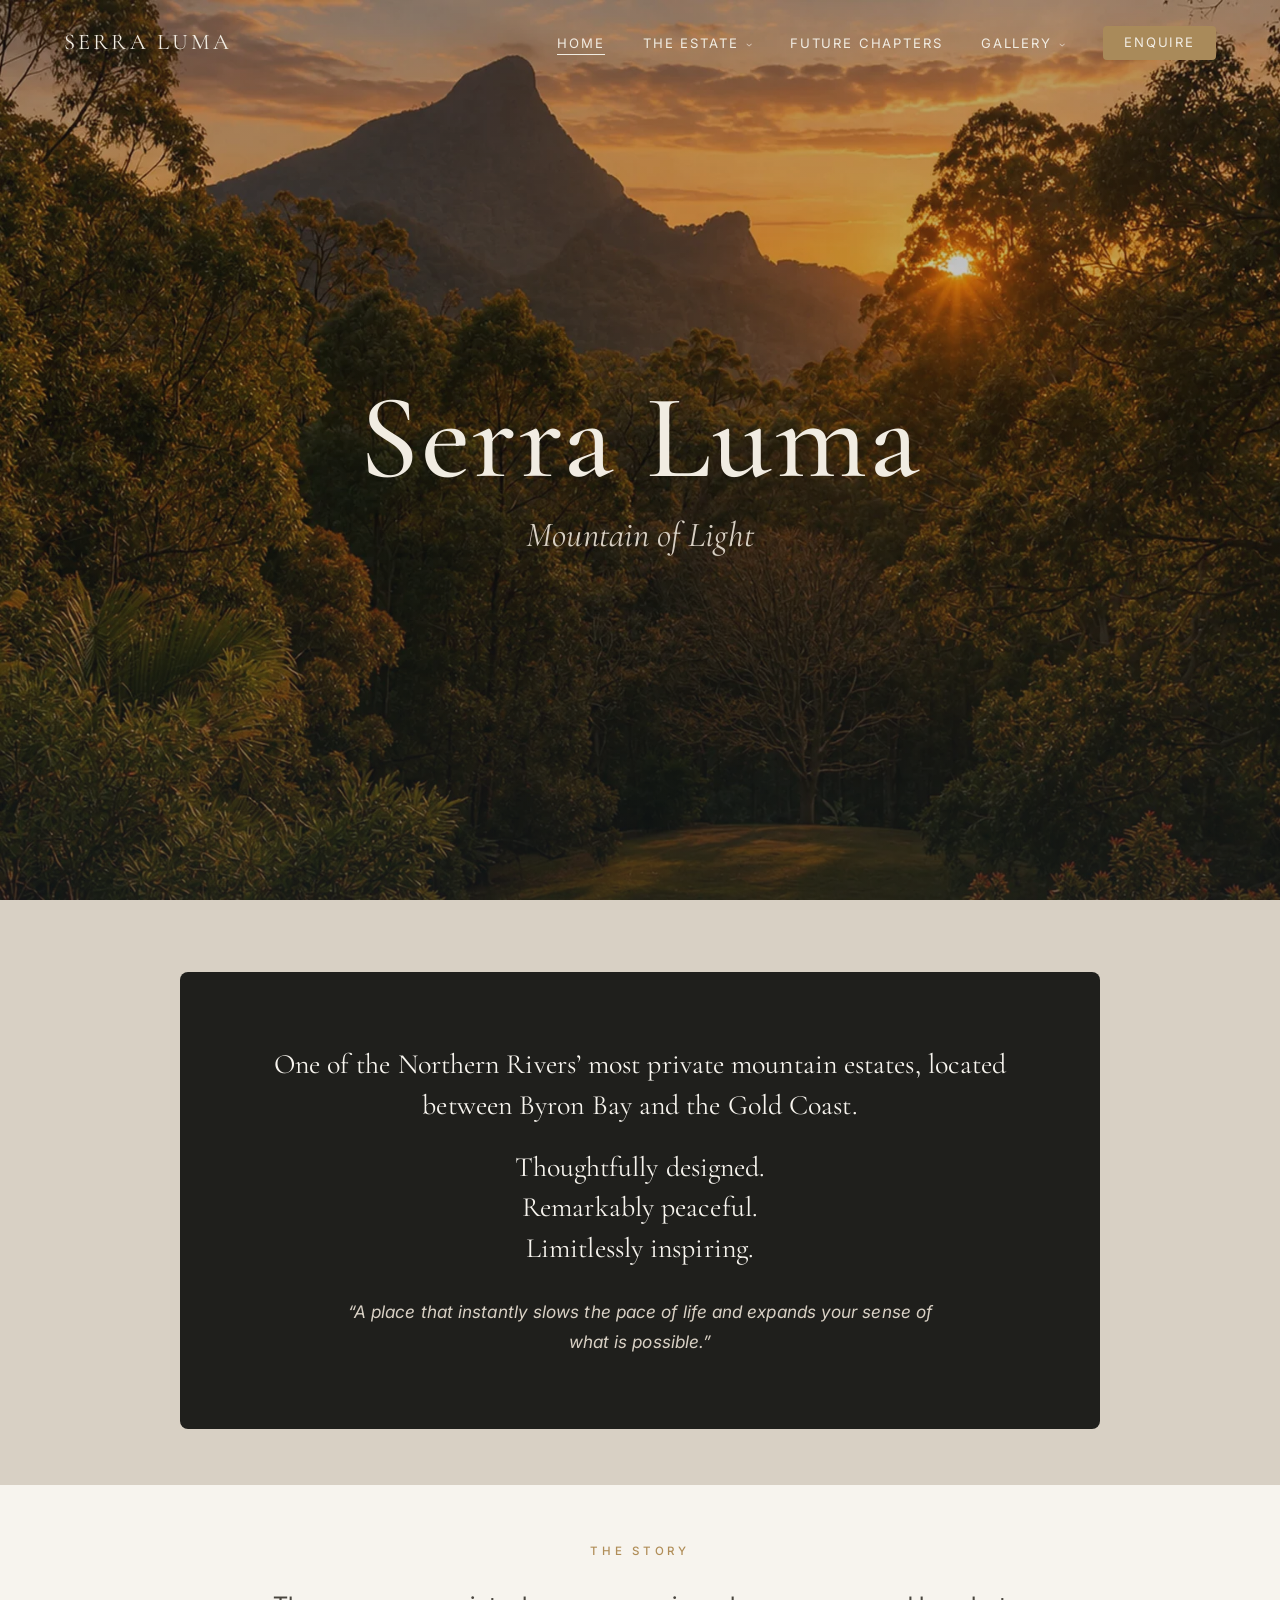
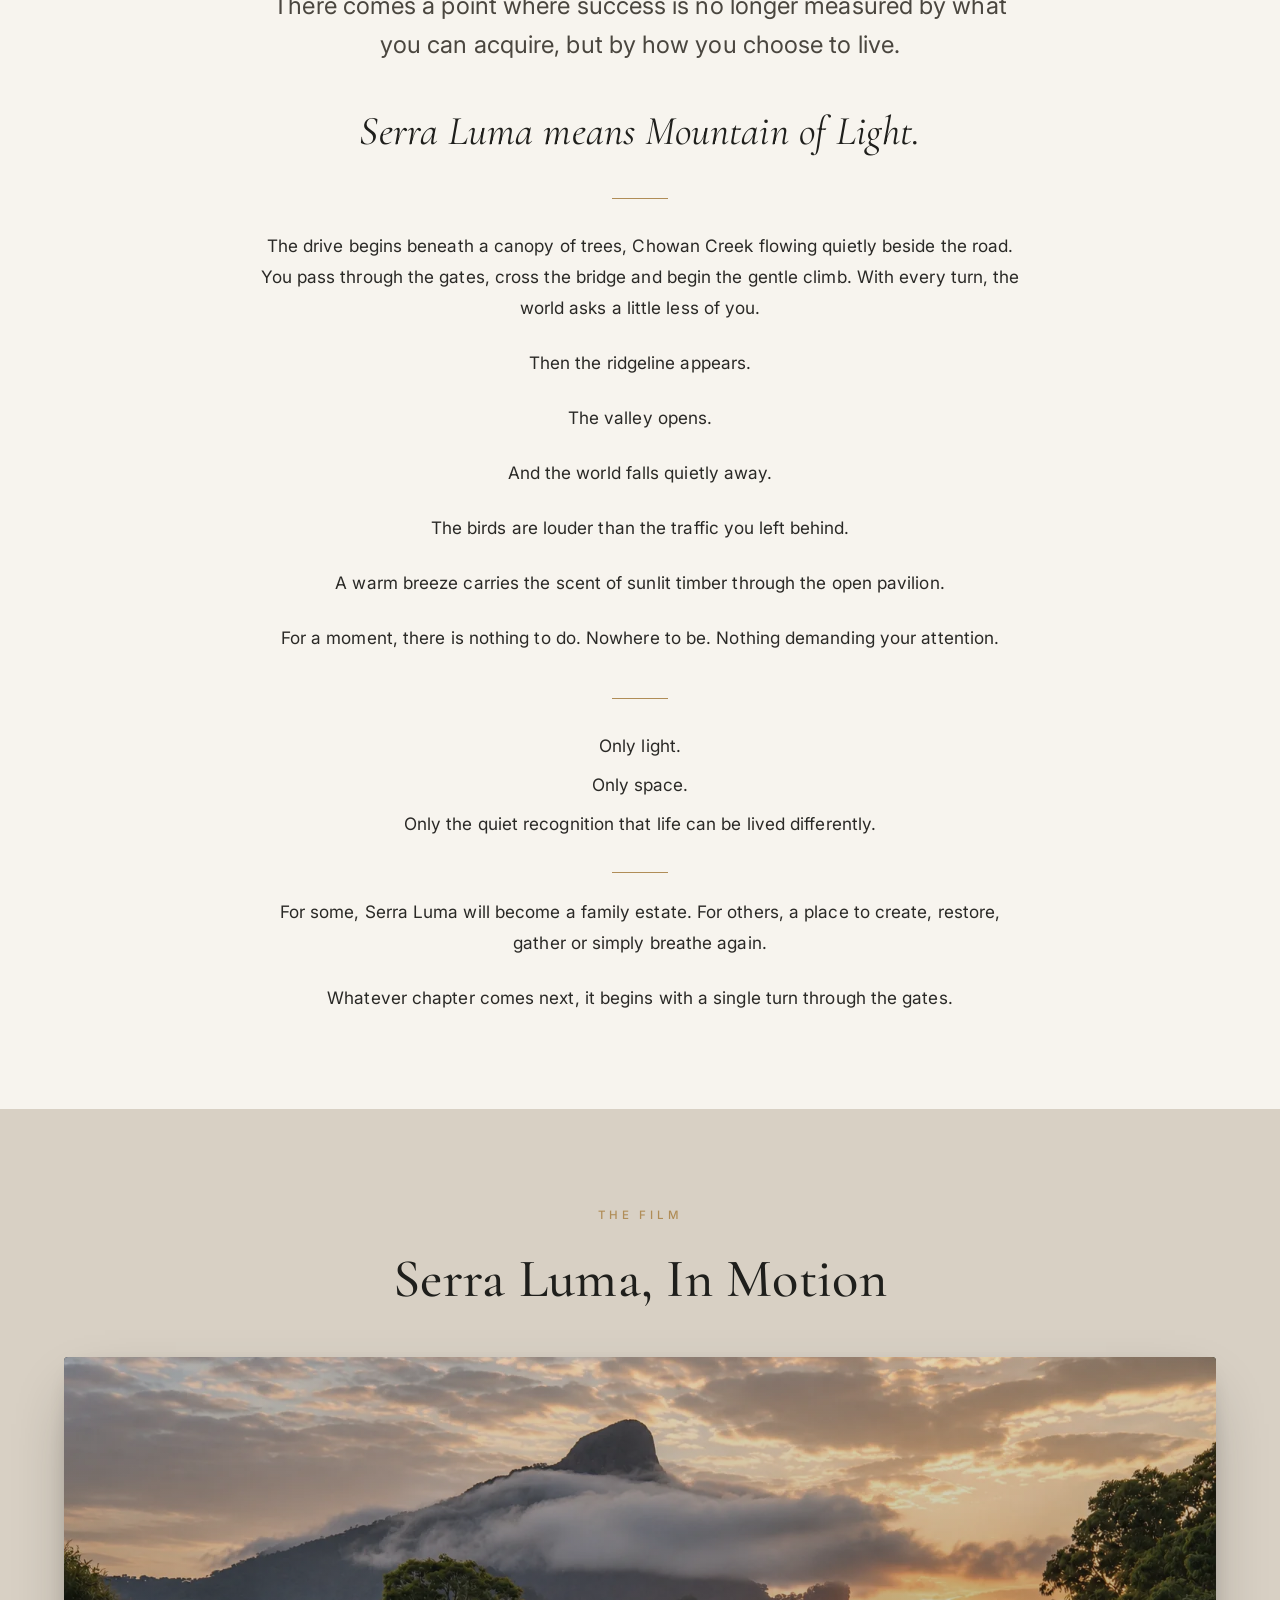
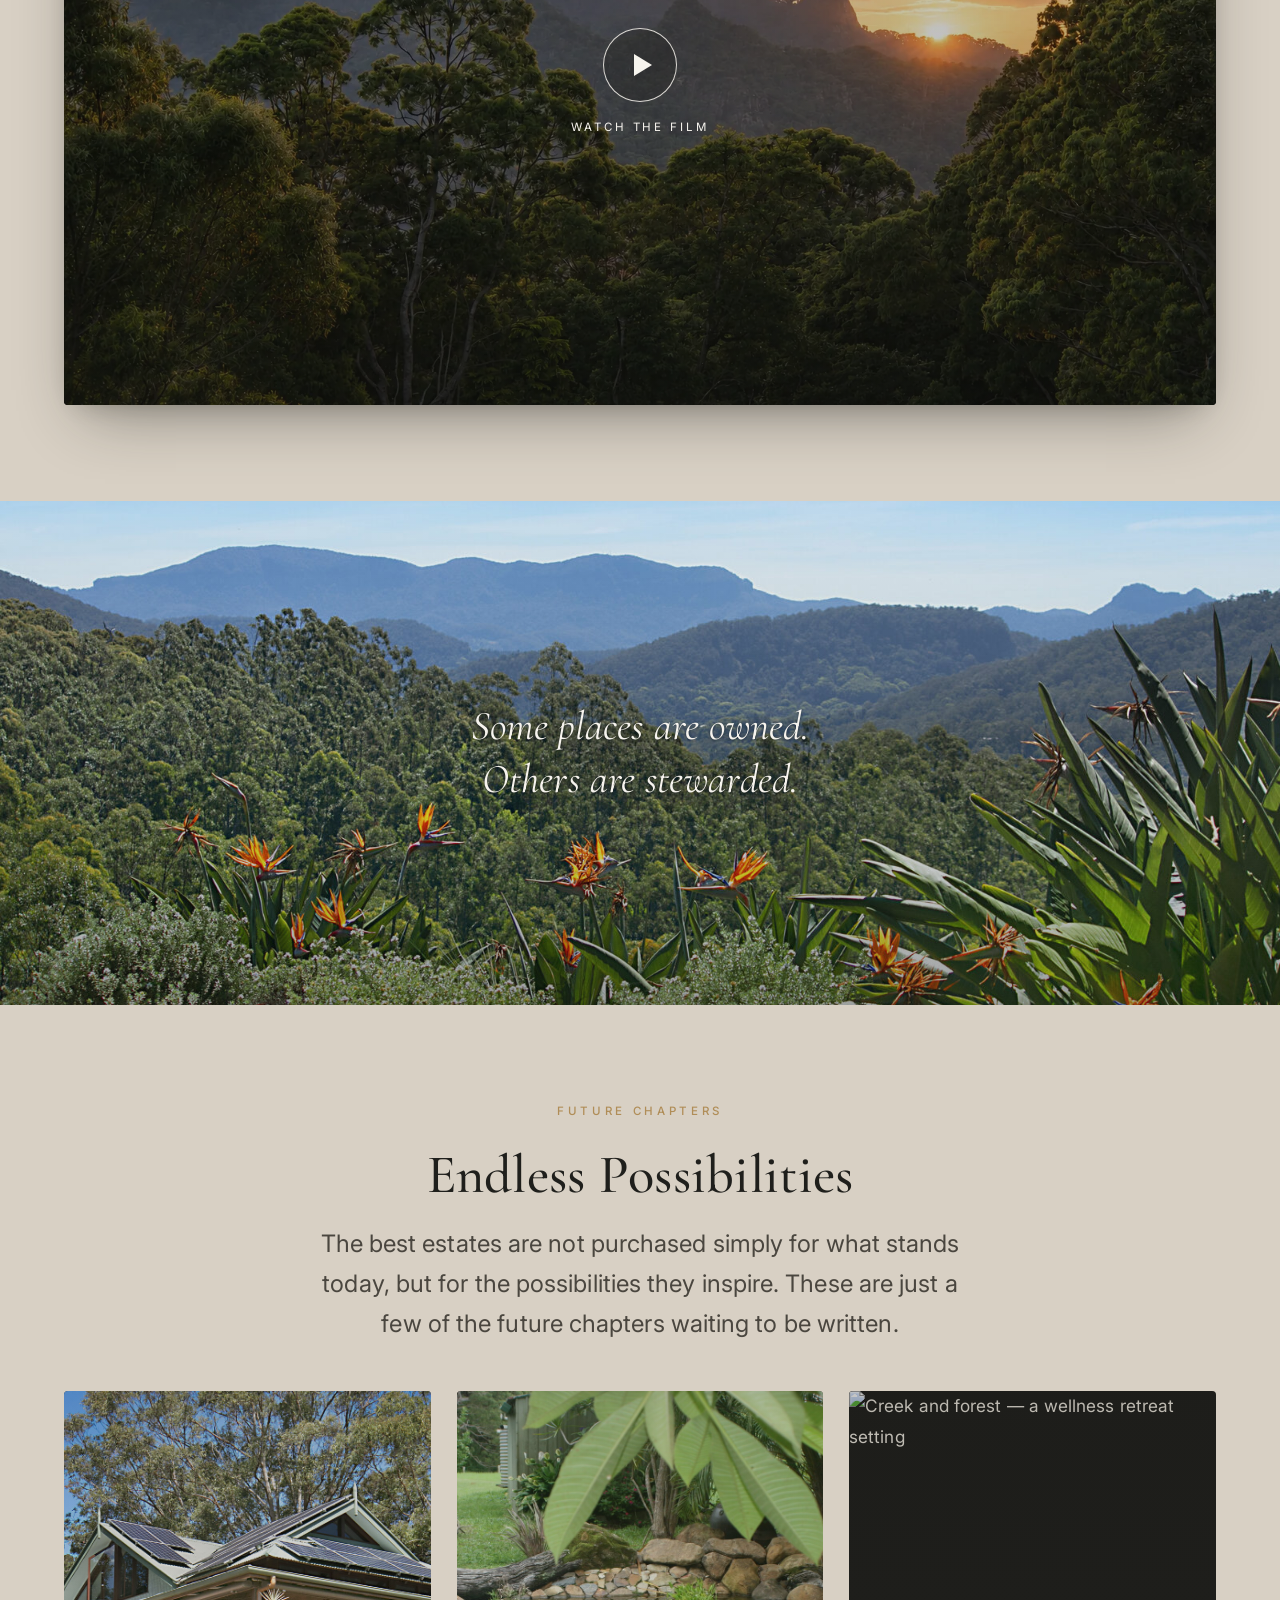
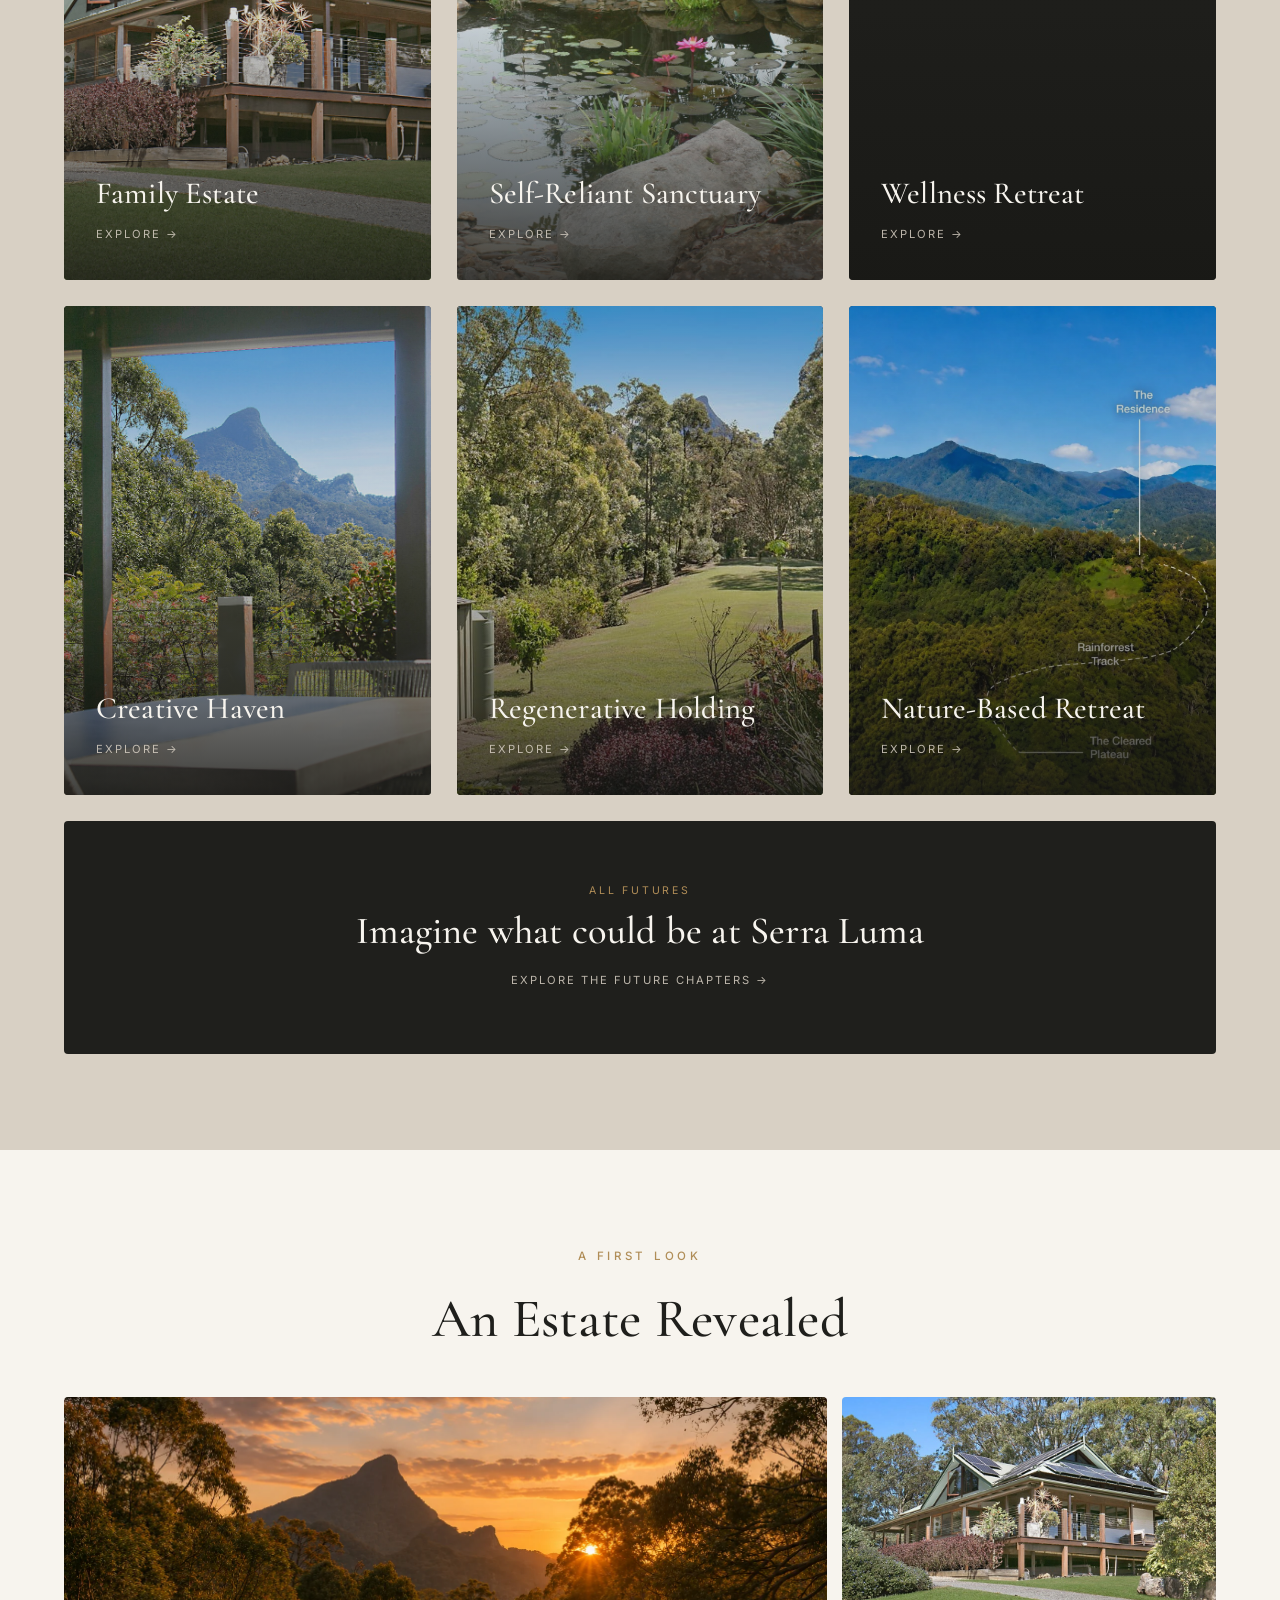
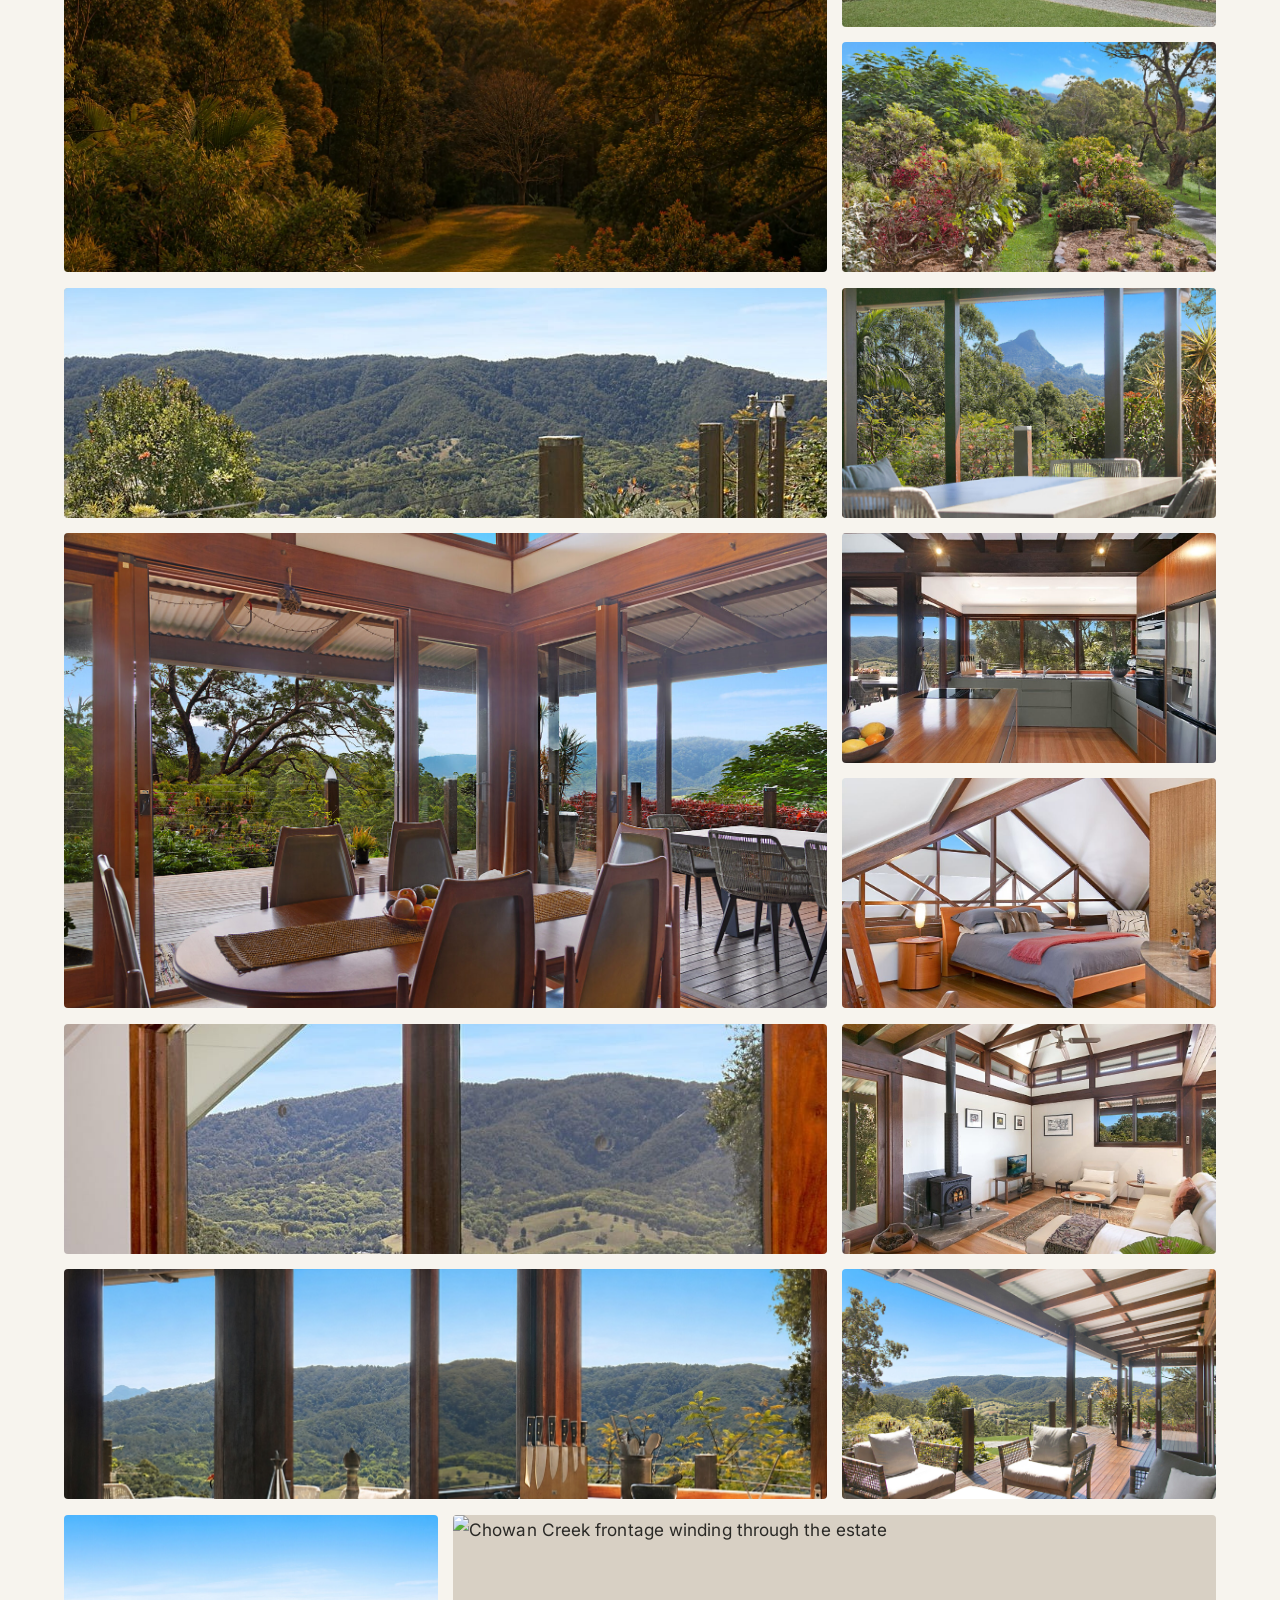
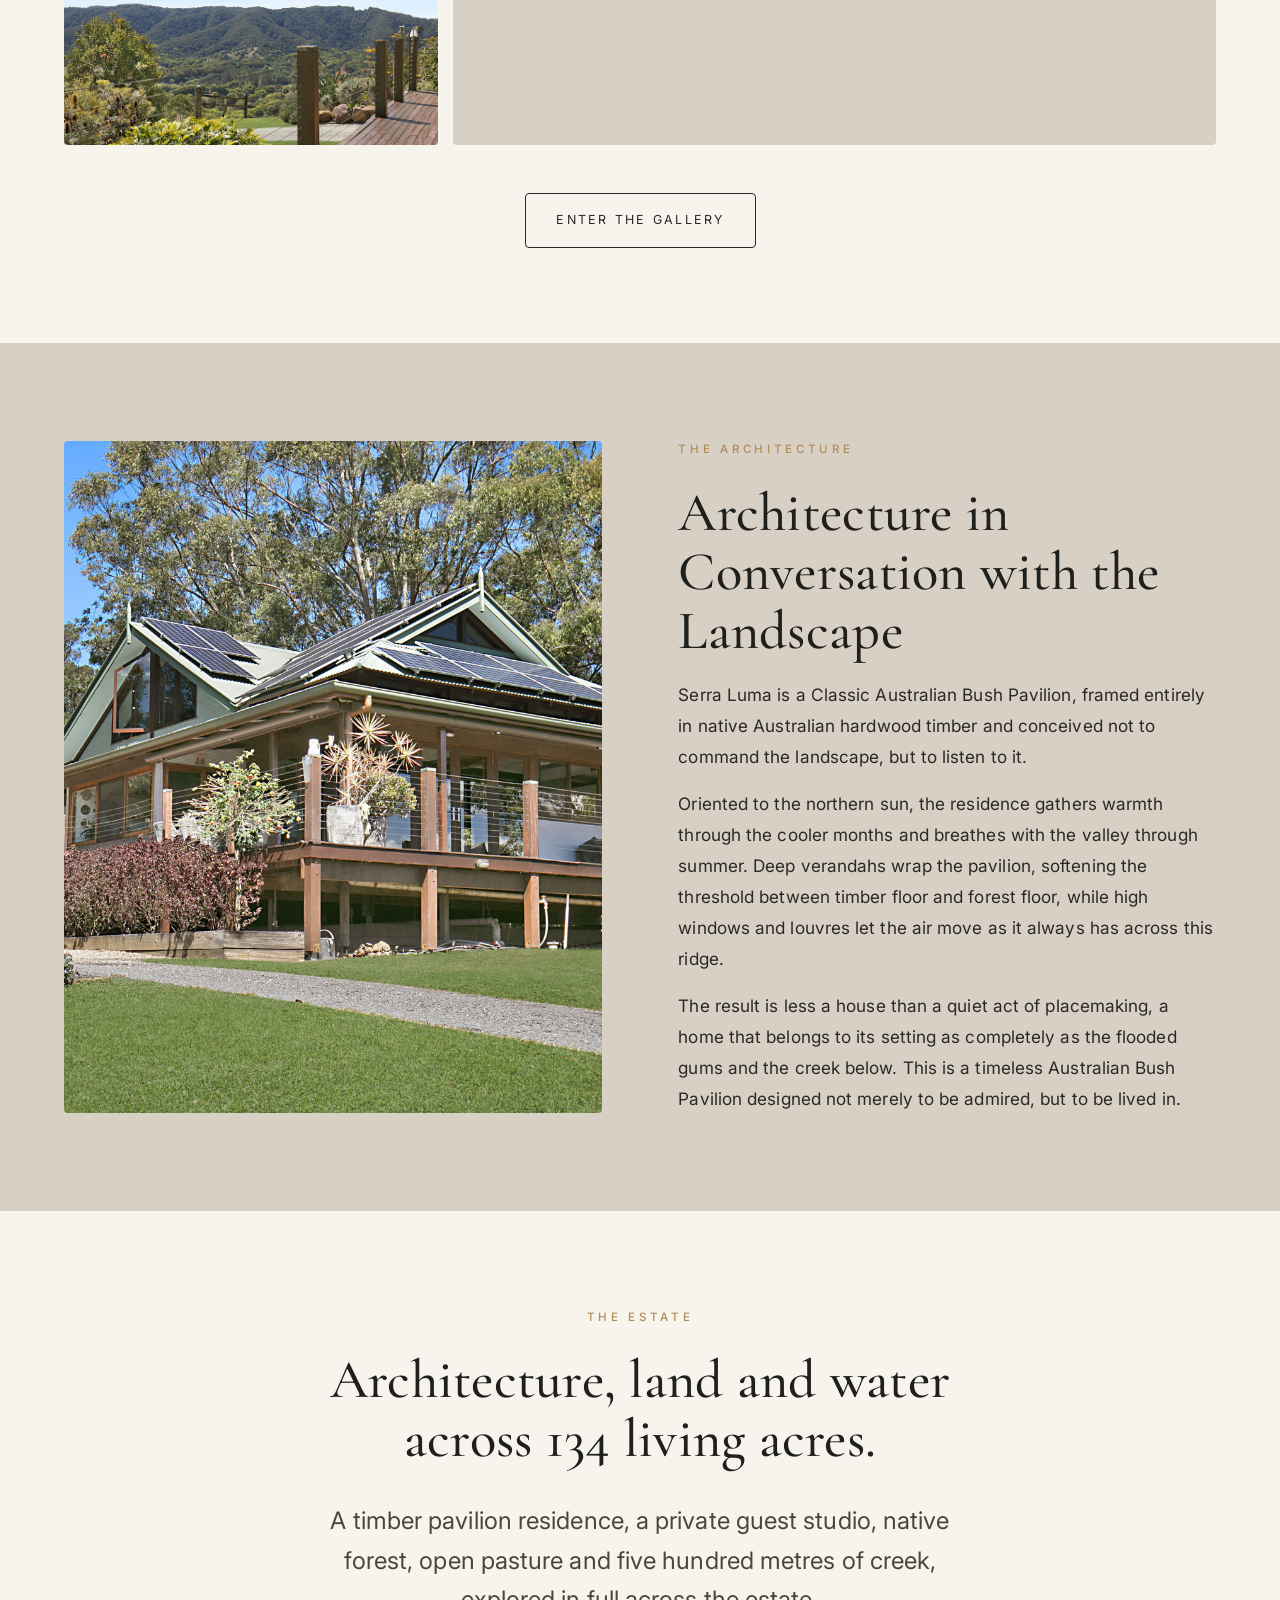
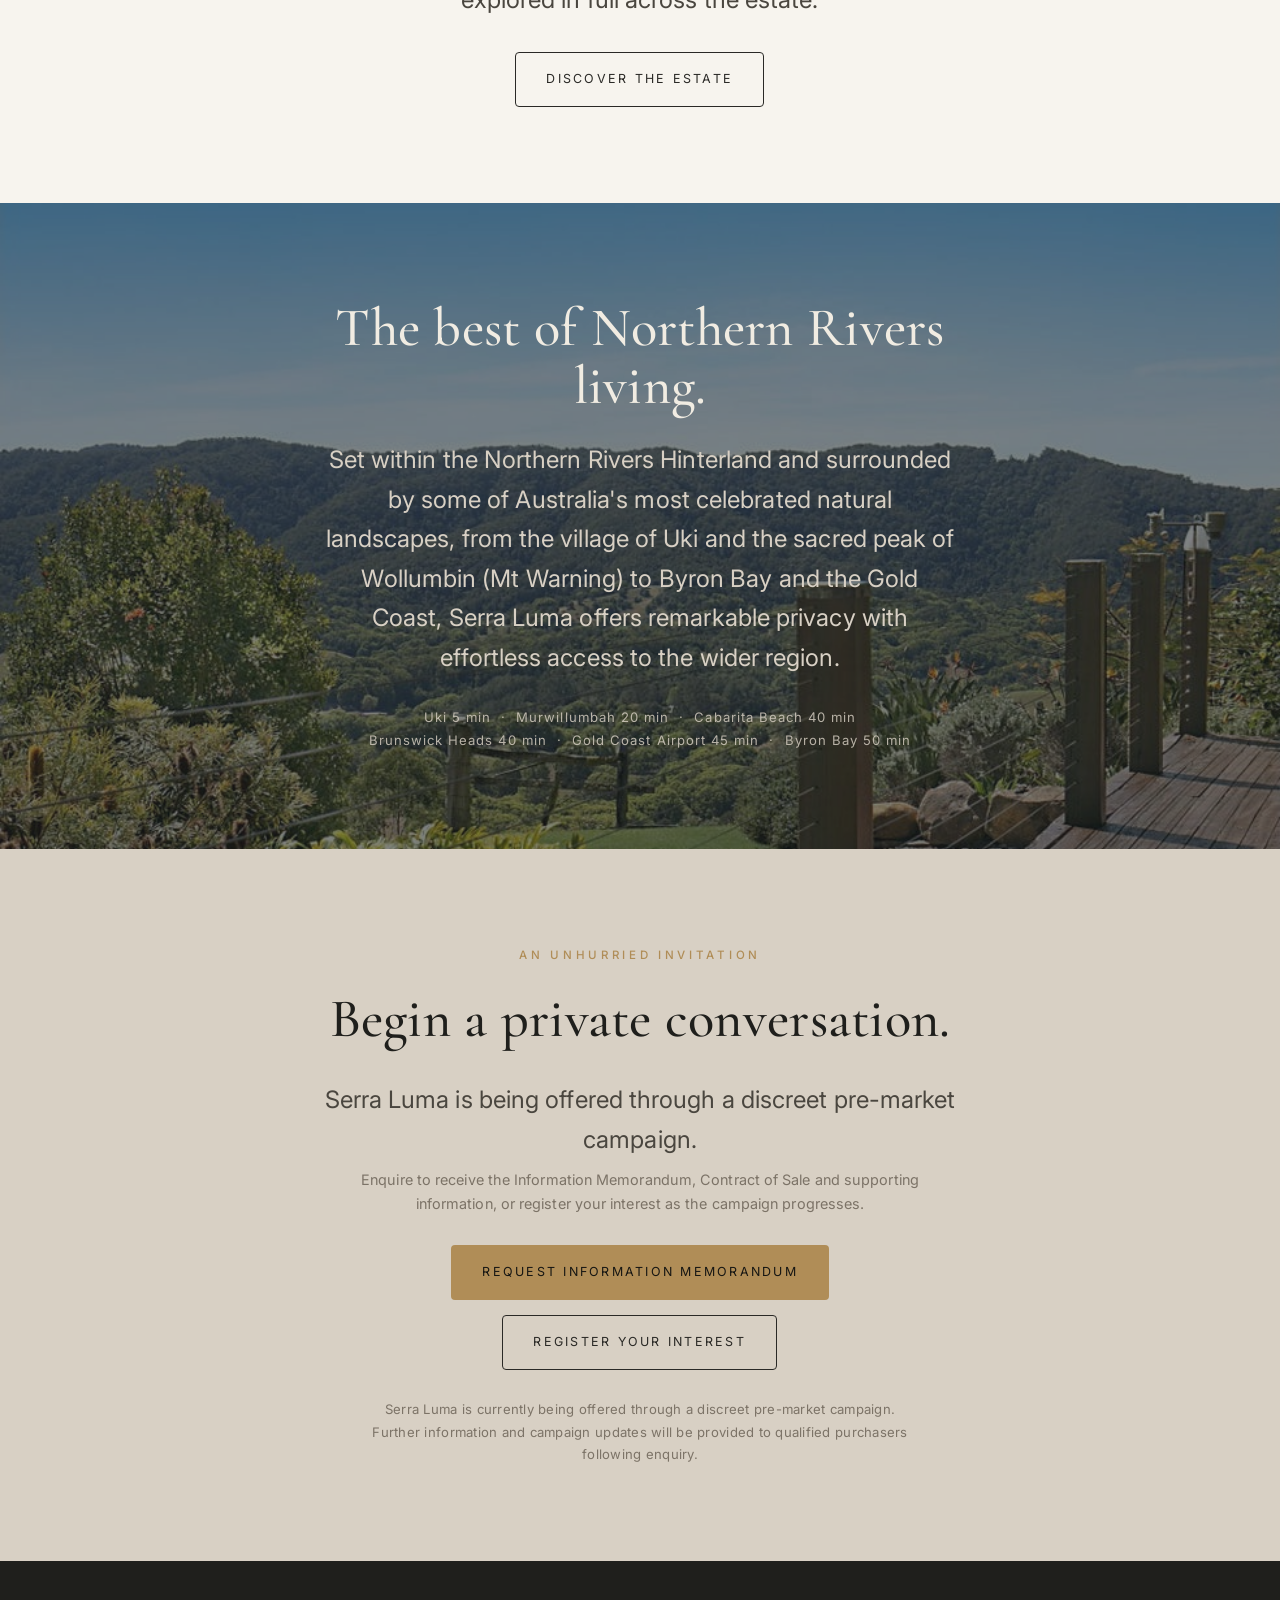
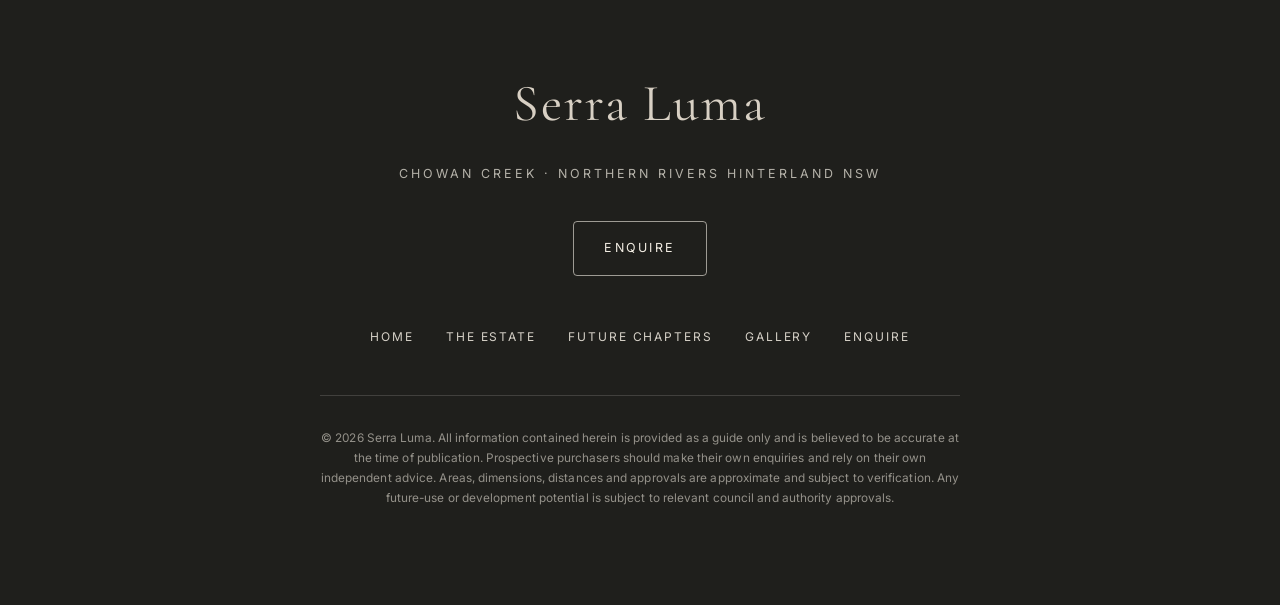
==== commit fae8b382: "Creek imagery: unify all estate Chowan Creek shots to the enhanced Enquire hero Point index, estate," ====
--- a/index.html
+++ b/index.html
@@ -201,7 +201,7 @@
             </div>
           </a>
           <a class="poss-card" href="future-chapters.html#wellness">
-            <img loading="lazy" src="assets/images/Land/image35.jpeg" alt="Creek and forest — a wellness retreat setting" />
+            <img loading="lazy" src="assets/images/Enquire-page-hero.jpeg" alt="Creek and forest — a wellness retreat setting" />
             <div class="poss-card__body">
               <h3 class="poss-card__title">Wellness Retreat</h3>
               <span class="poss-card__more">Explore →</span>
@@ -301,8 +301,8 @@
             <img loading="lazy" src="assets/images/grounds/grounds-10.jpg" alt="The outlook across pasture and ridgeline" />
             <figcaption class="tile__cap">The Outlook</figcaption>
           </figure>
-          <figure class="tile tile--wide" data-full="assets/images/Land/image35.jpeg">
-            <img loading="lazy" src="assets/images/Land/image35.jpeg" alt="Chowan Creek frontage winding through the estate" />
+          <figure class="tile tile--wide" data-full="assets/images/Enquire-page-hero.jpeg">
+            <img loading="lazy" src="assets/images/Enquire-page-hero.jpeg" alt="Chowan Creek frontage winding through the estate" />
             <figcaption class="tile__cap">The Creek</figcaption>
           </figure>
         </div>
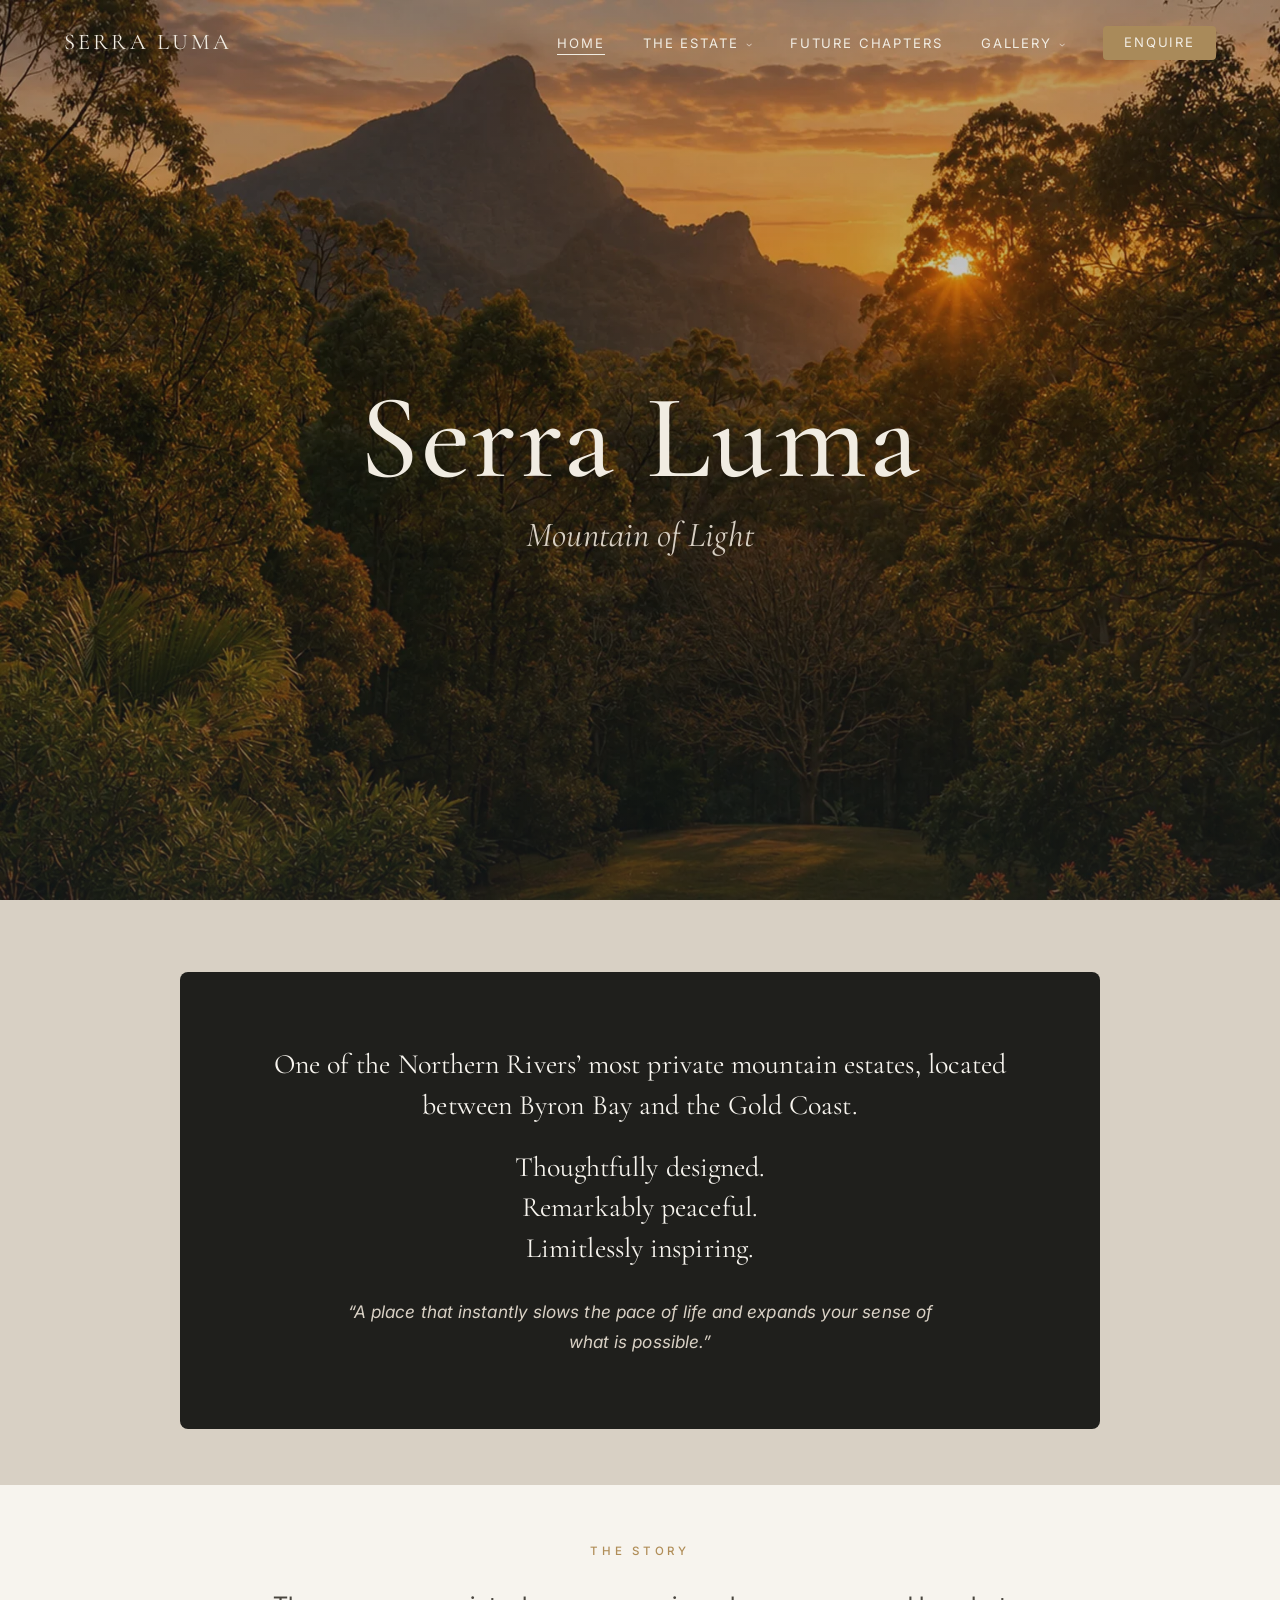
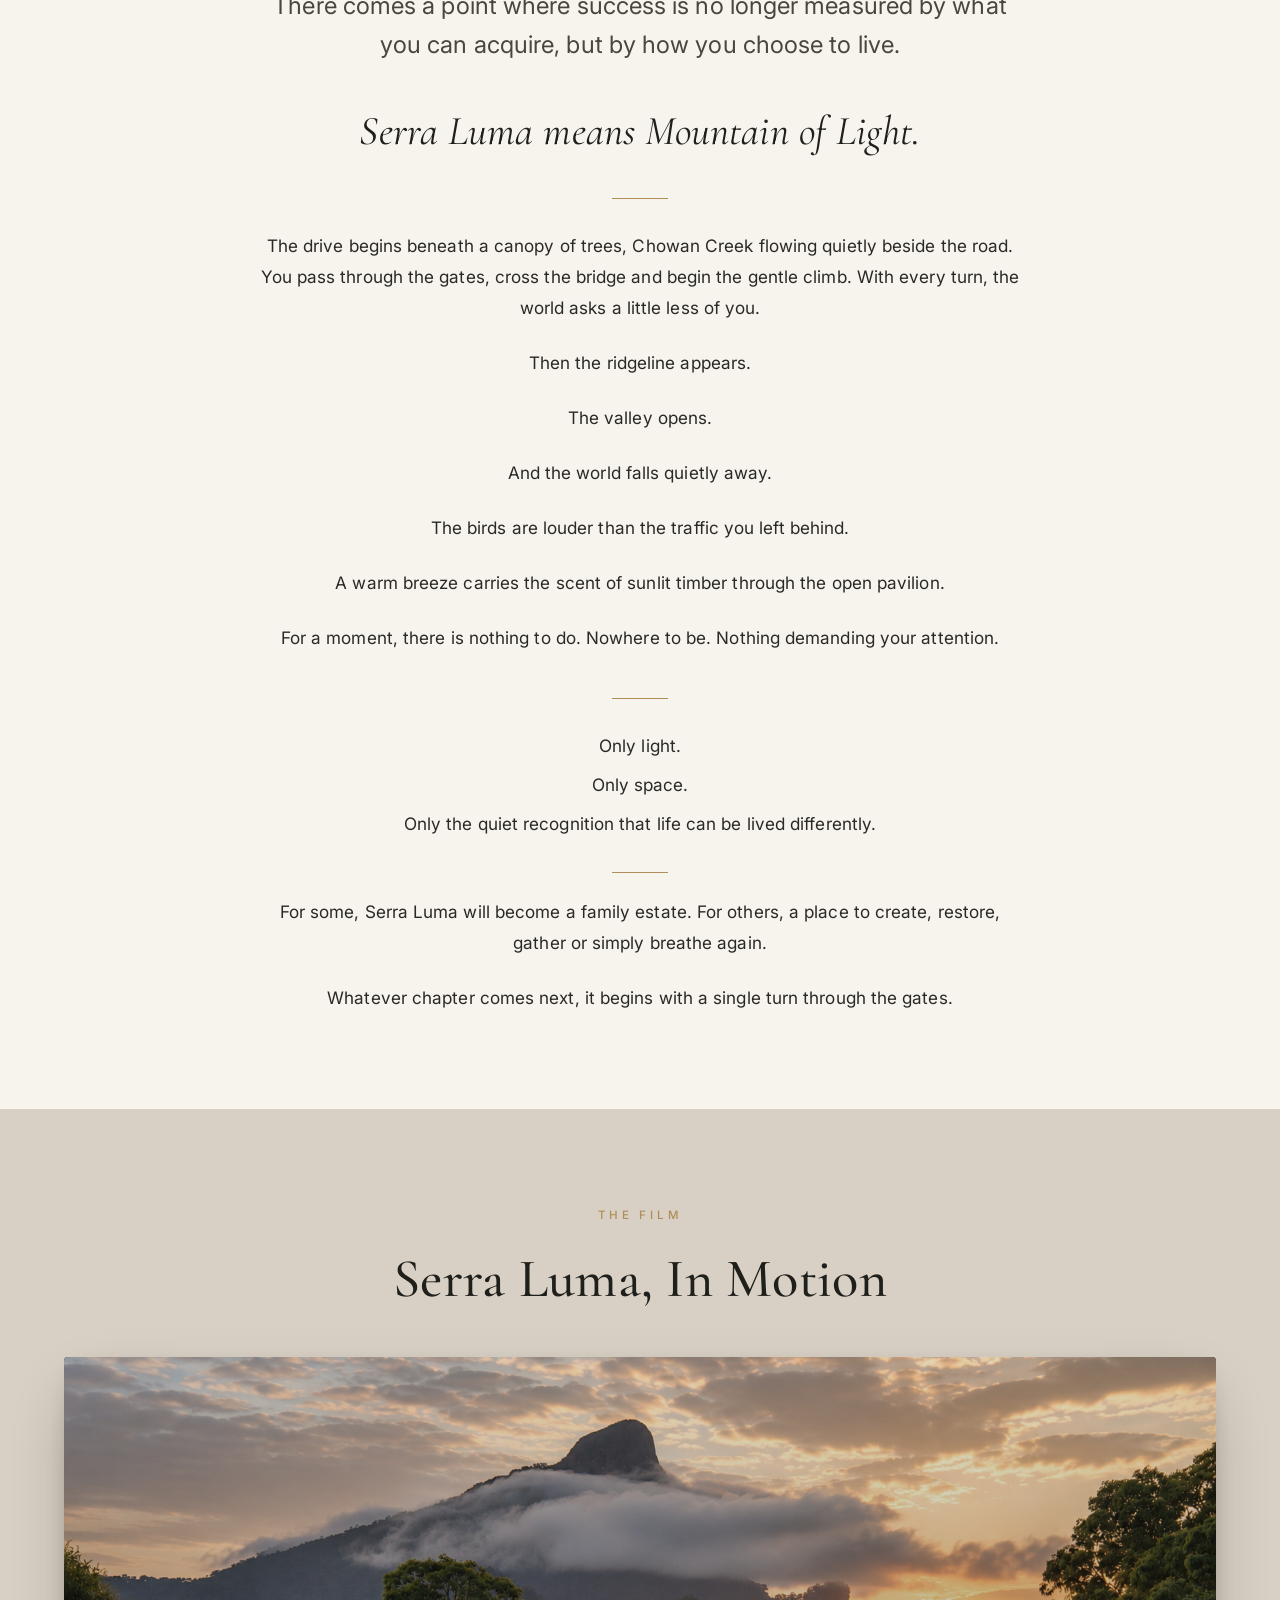
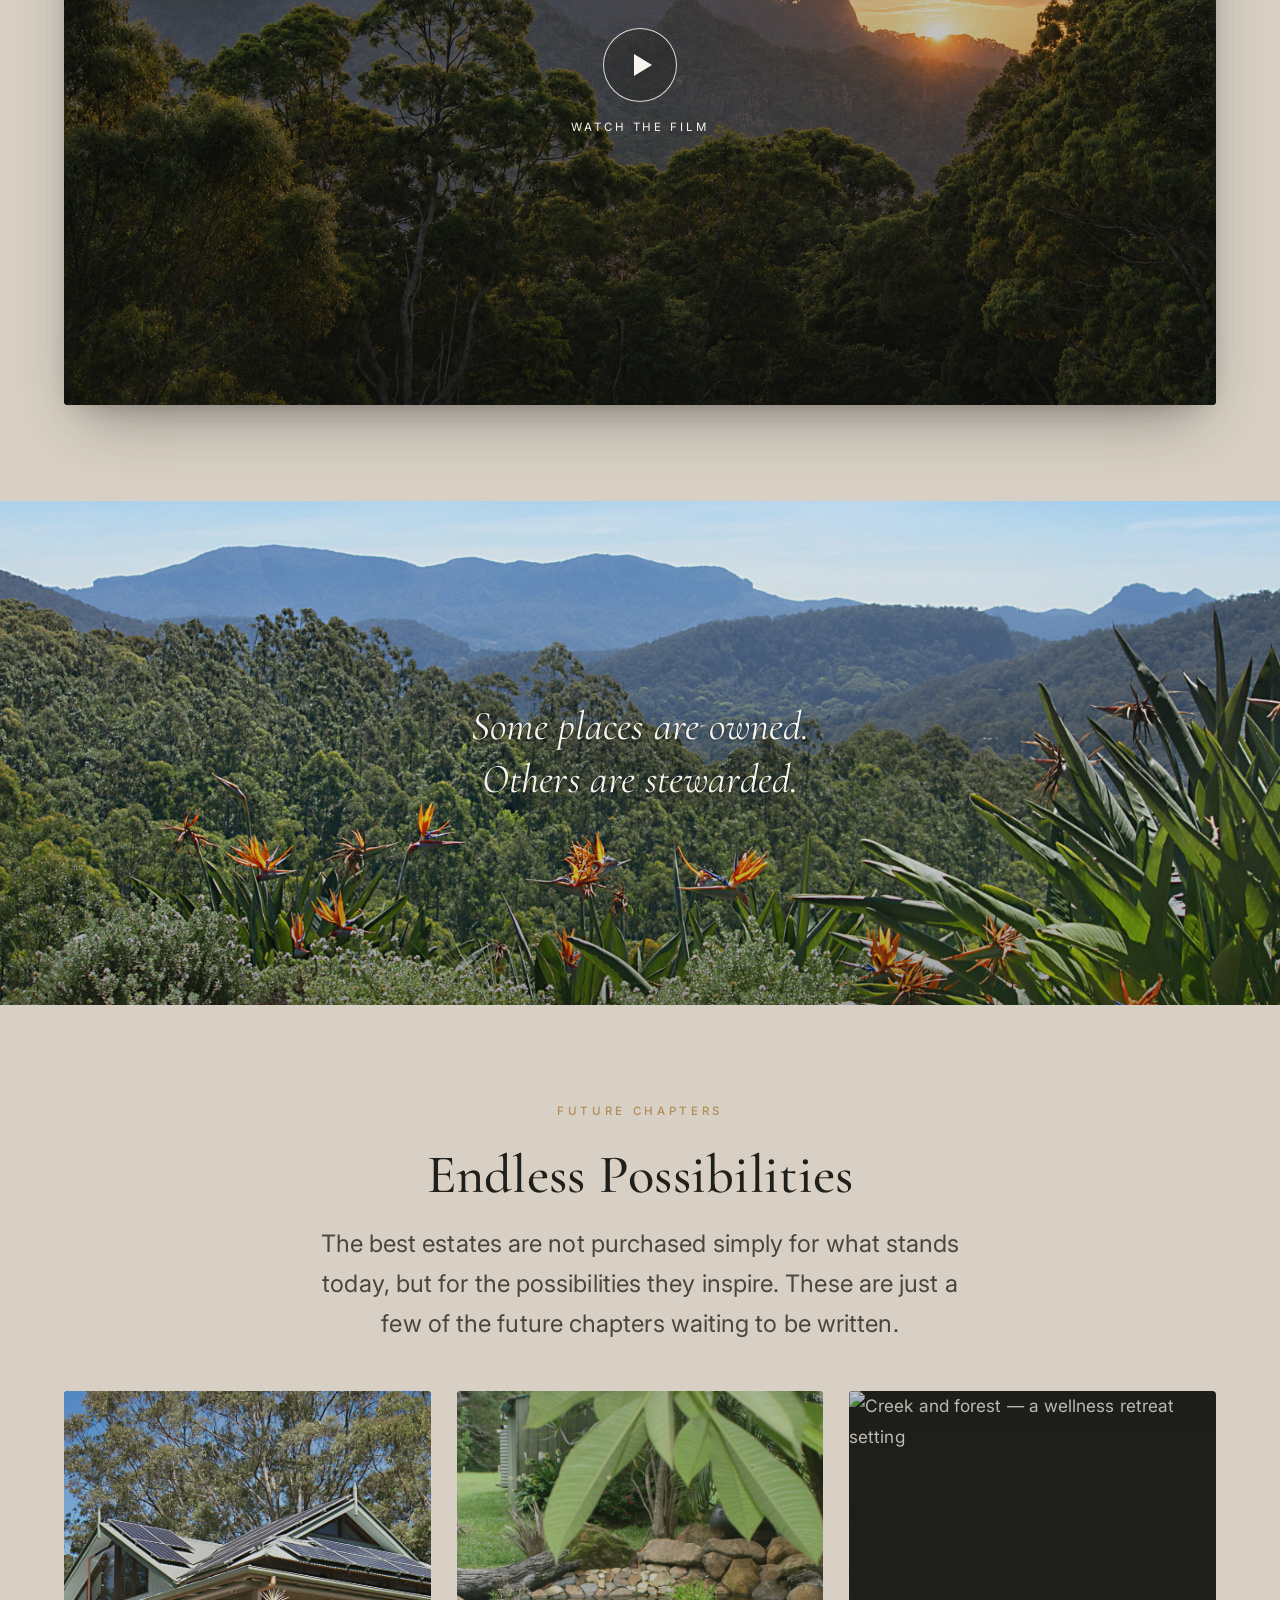
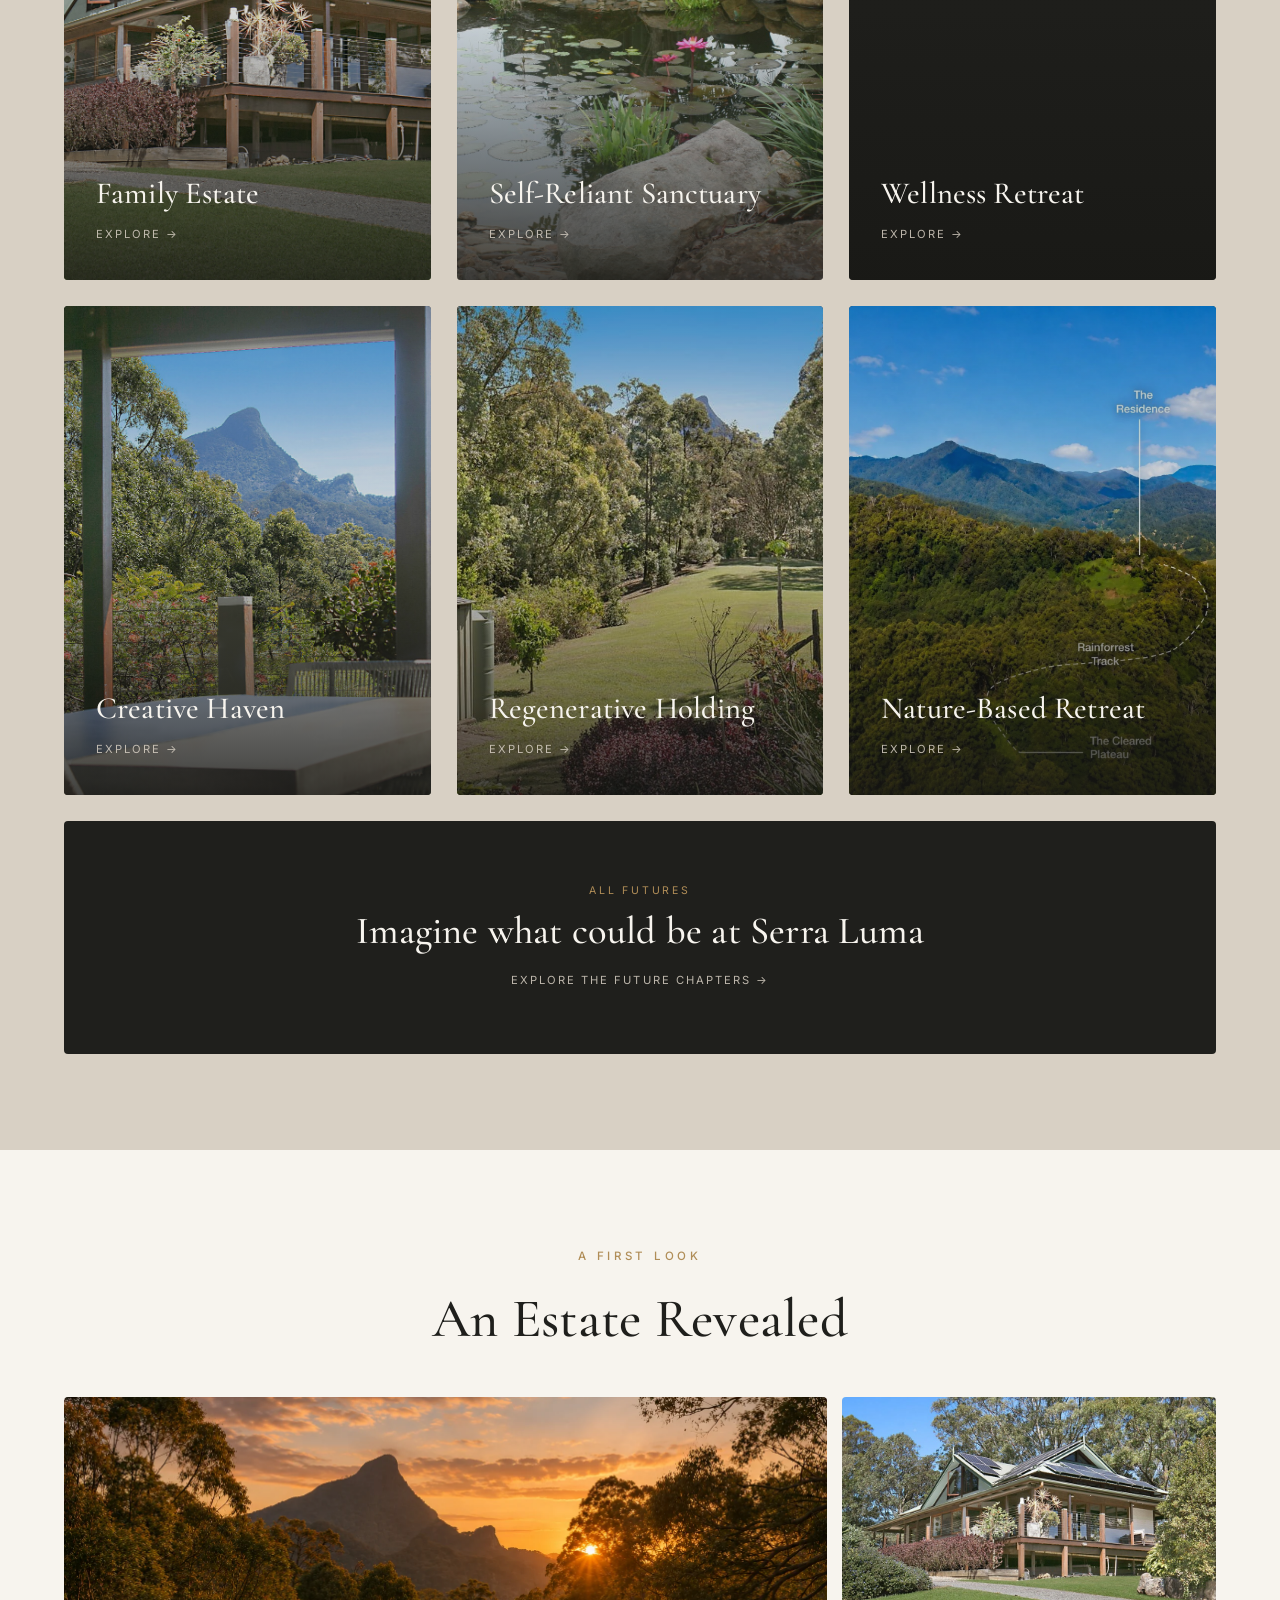
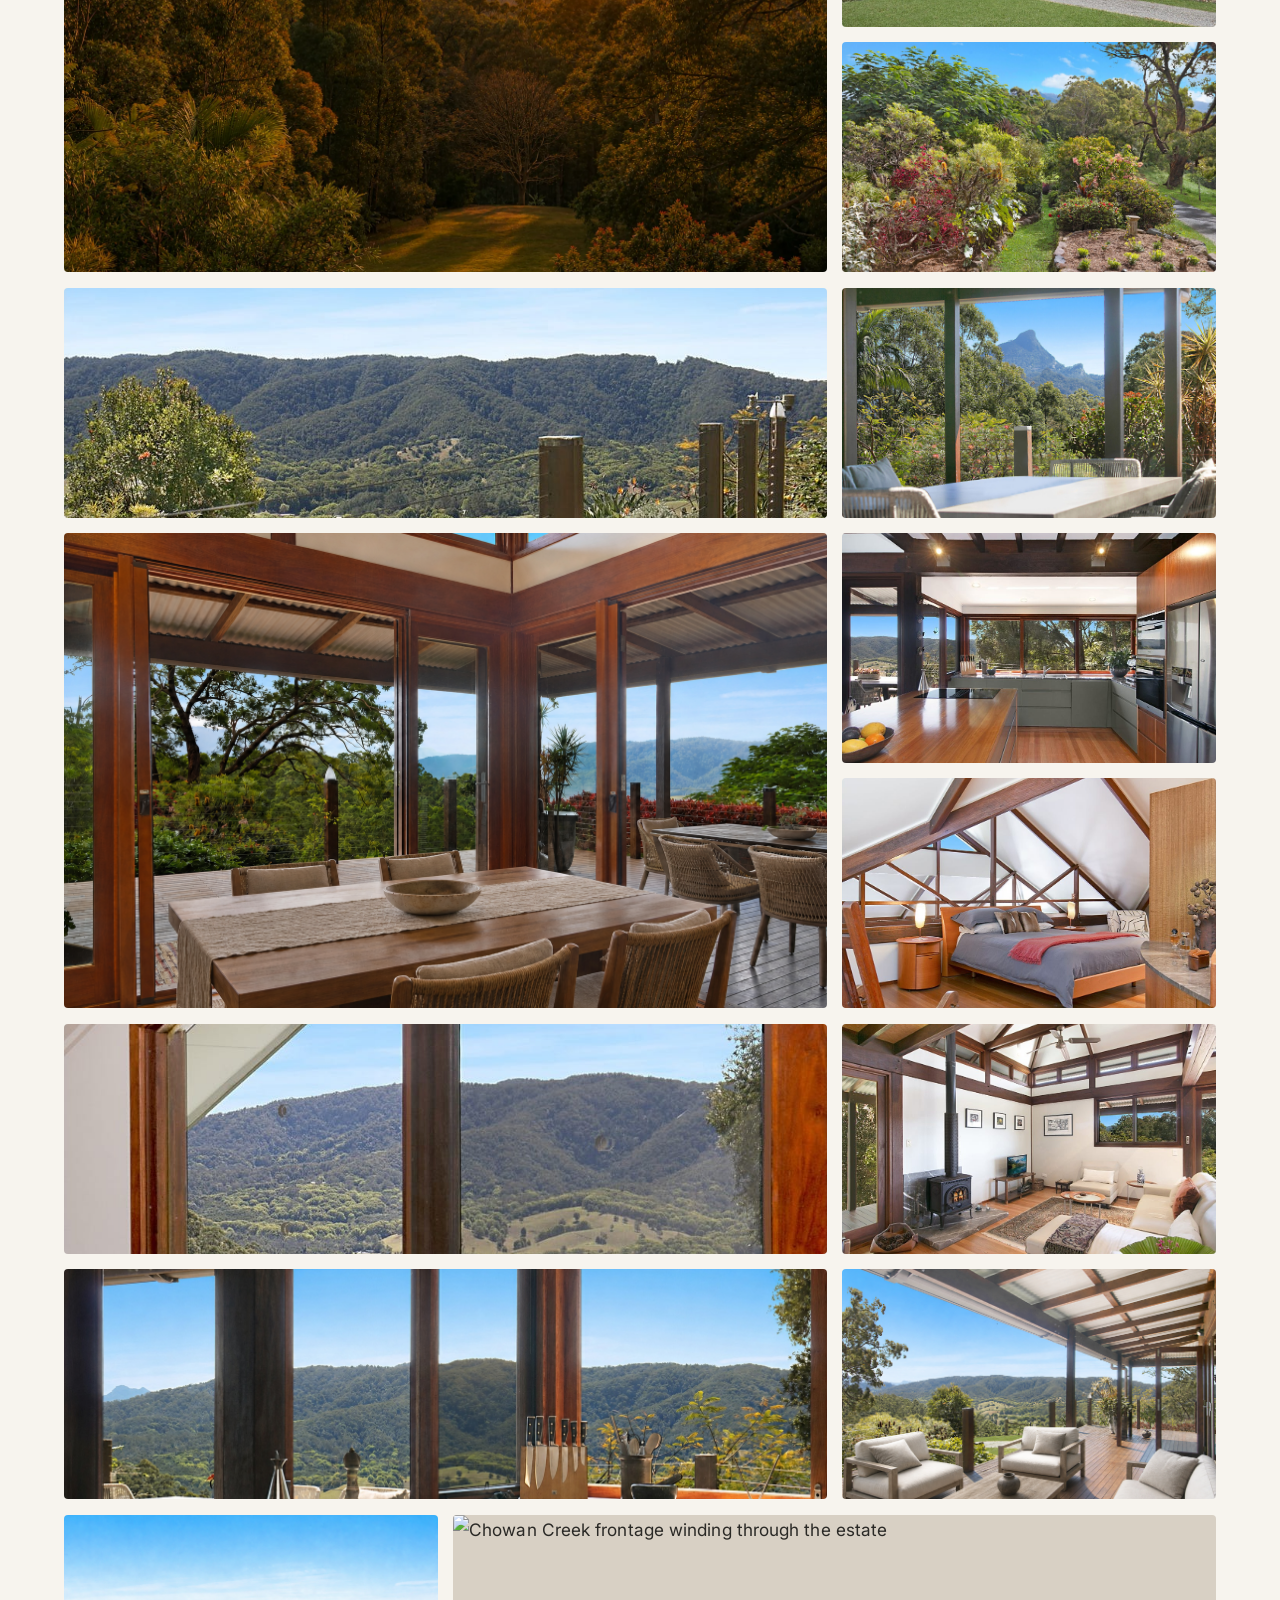
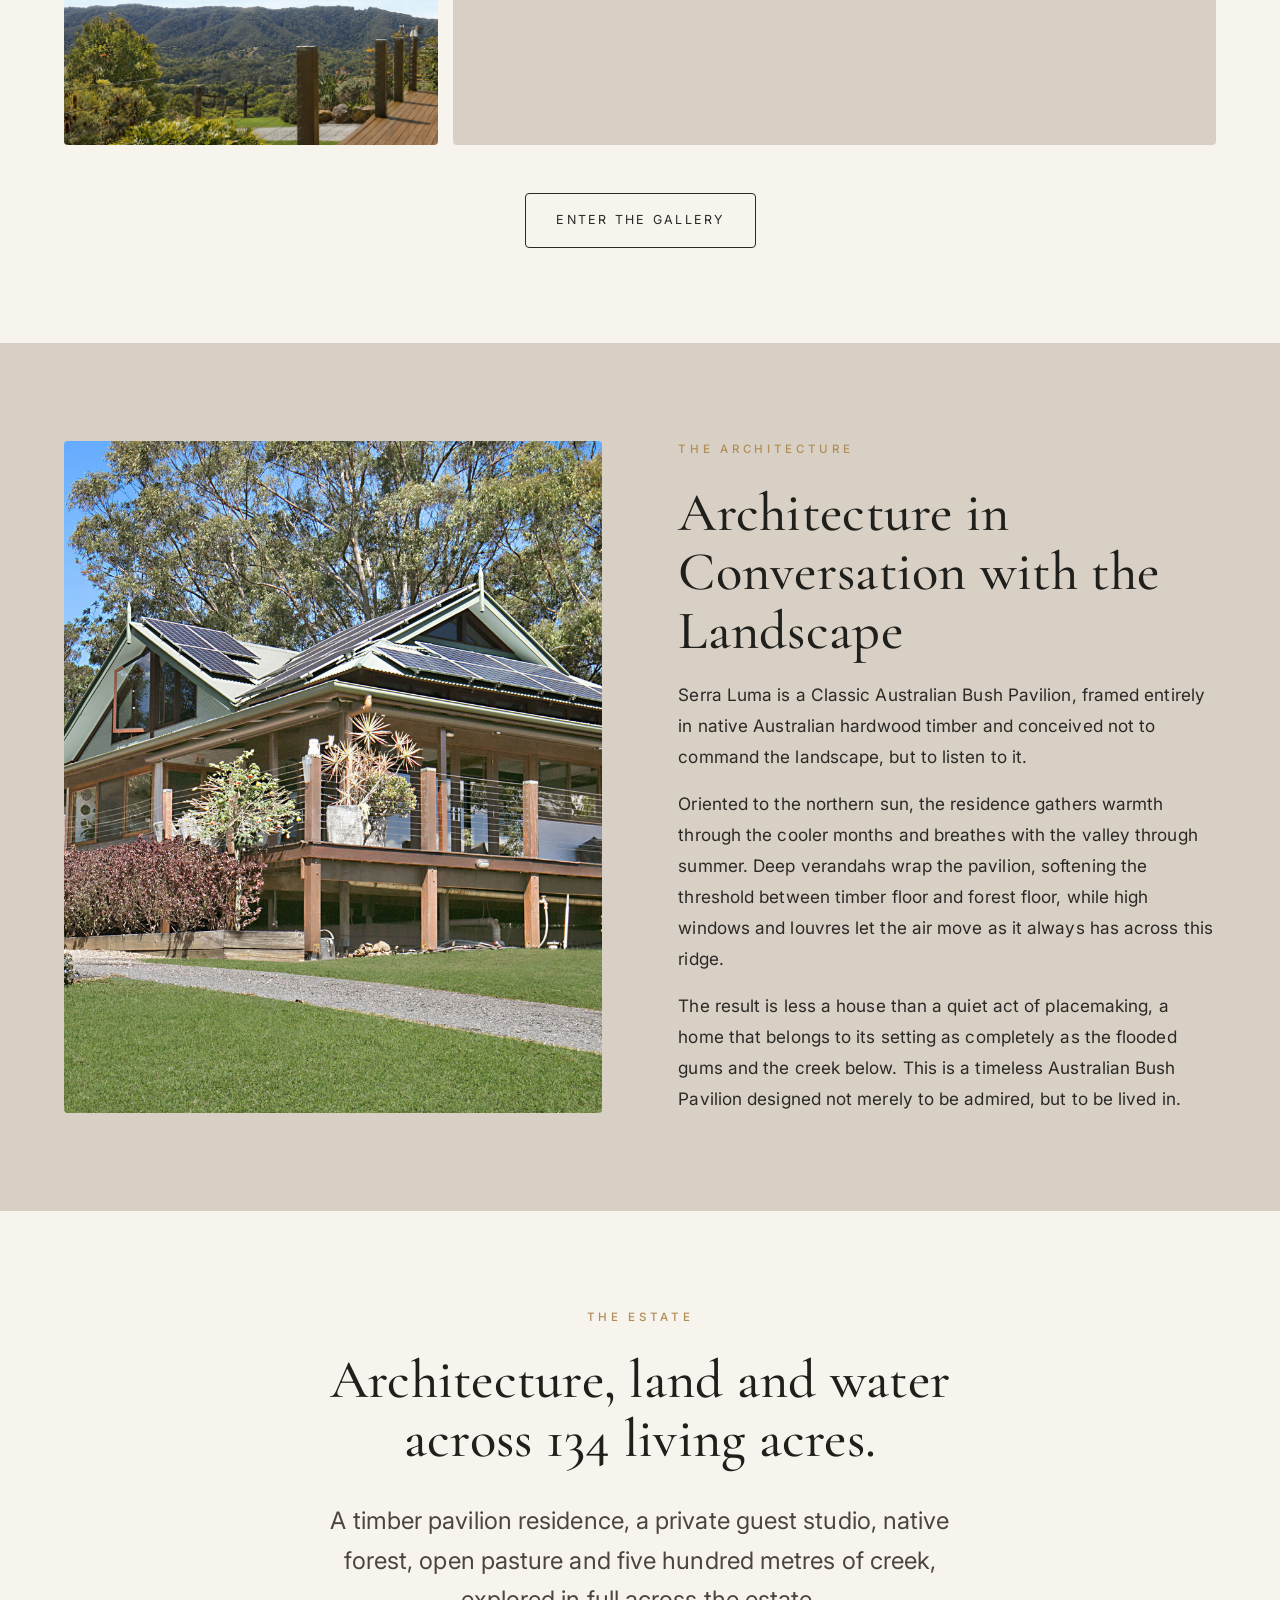
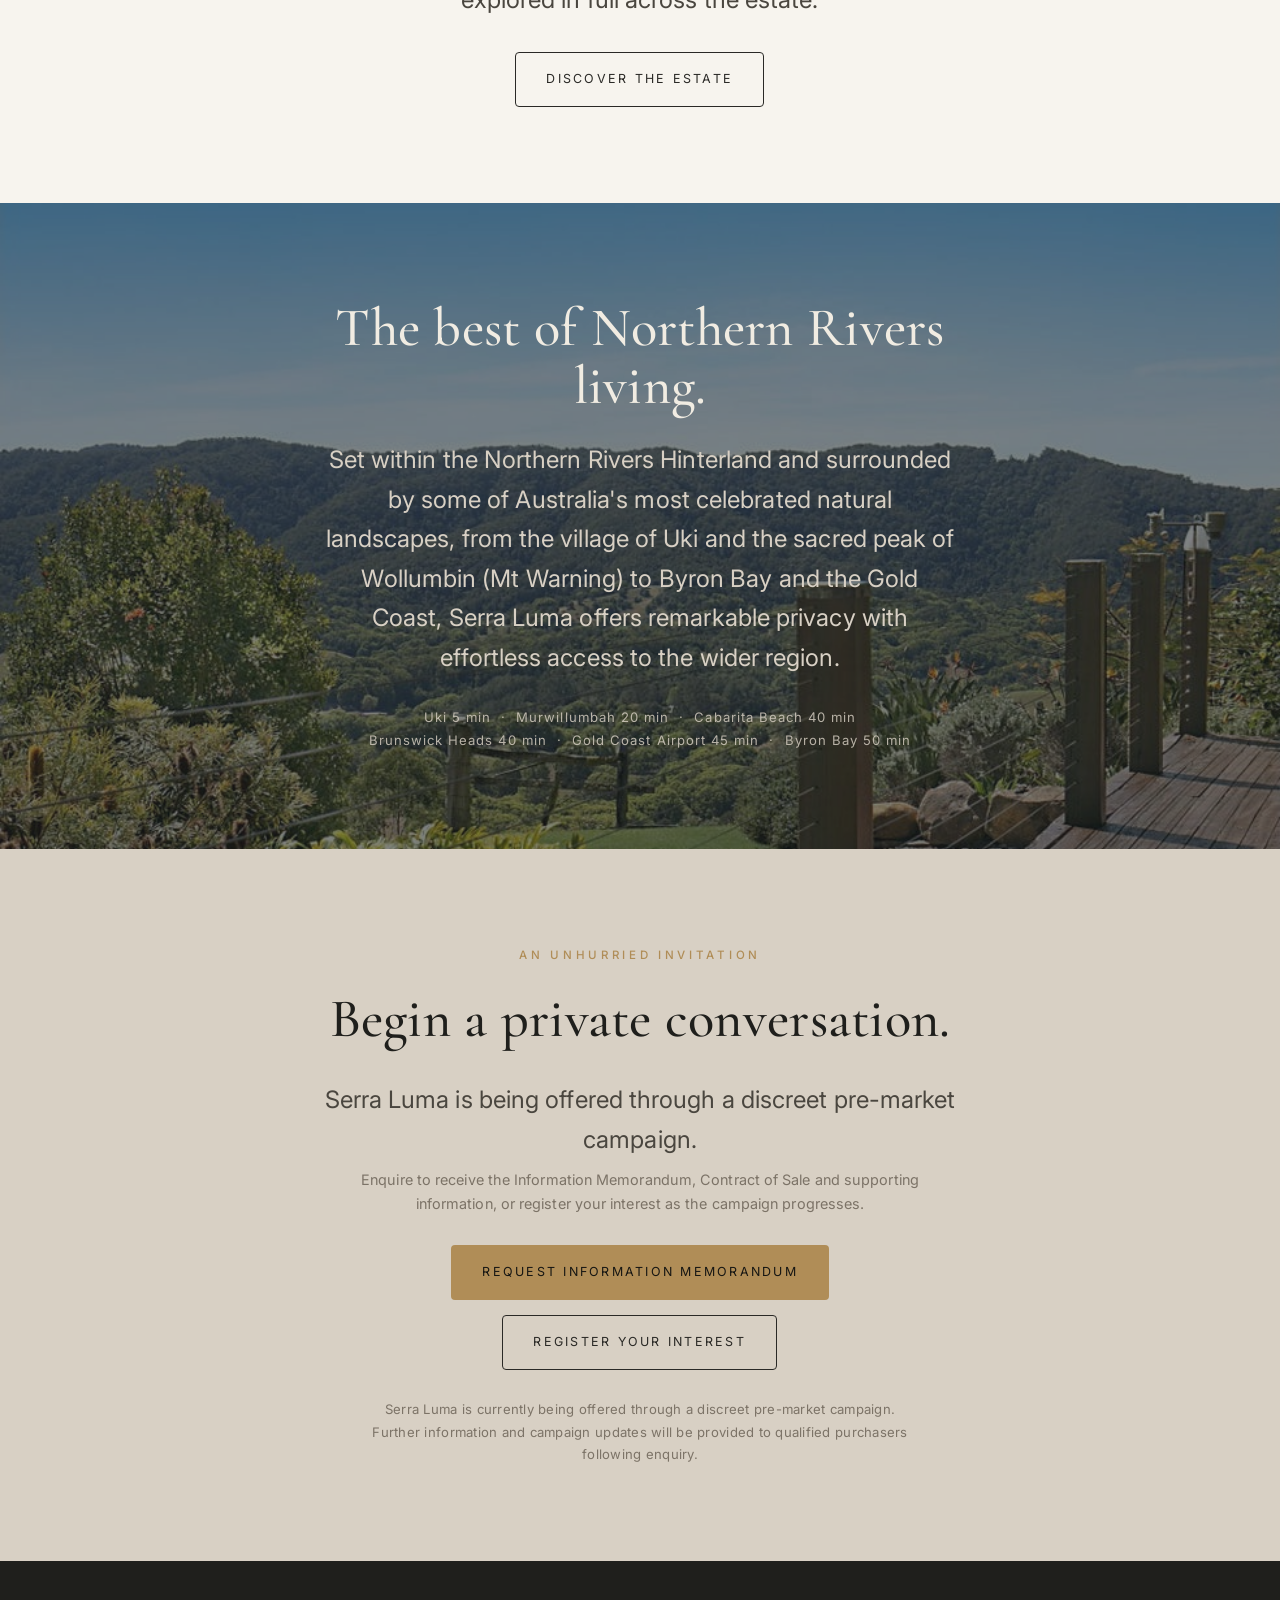
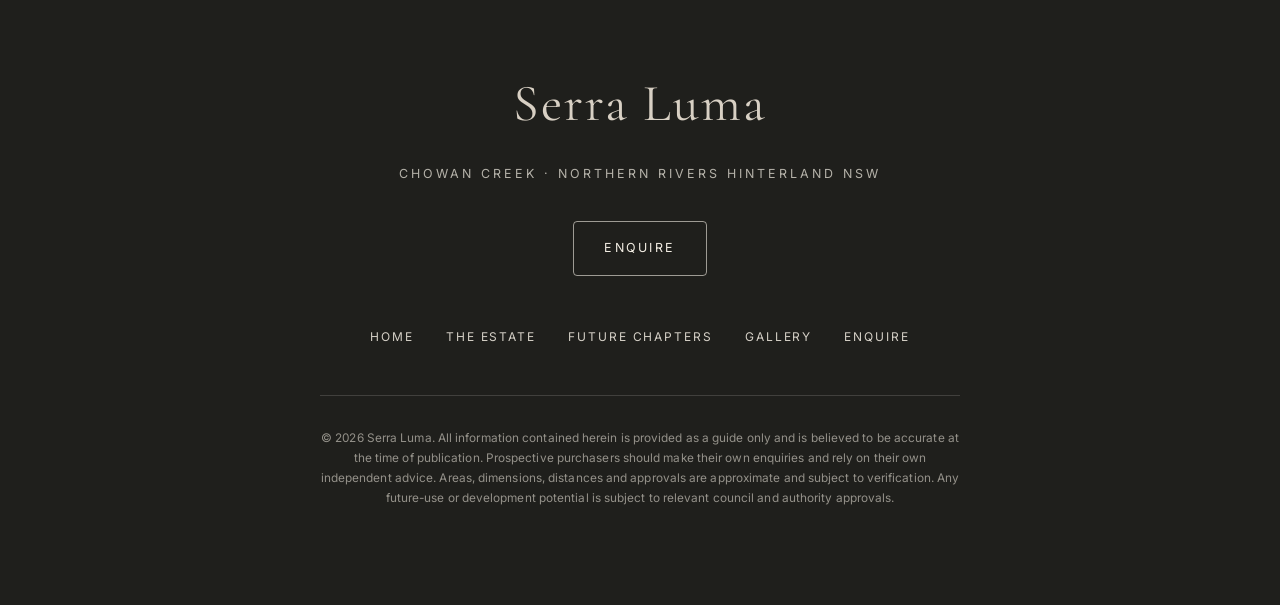
==== commit 6dc8fee8: "Photography: apply remaining enhanced masters (staged/variant/golden-hour) Per direction to use the " ====
--- a/index.html
+++ b/index.html
@@ -151,7 +151,7 @@
         </div>
         <figure class="film reveal" data-delay="1">
           <video class="film__video" preload="none" playsinline controls
-                 poster="assets/images/land-hero.webp">
+                 poster="assets/images/land-hero.png">
             <source src="assets/video/serra-luma-film.mp4?v=3" type="video/mp4" />
           </video>
           <button class="film__play" type="button" aria-label="Play the film">
@@ -269,8 +269,8 @@
             <img loading="lazy" src="assets/images/residences/residences-13.jpg?v=3" alt="Timber deck and dining framed by the mountain view" />
             <figcaption class="tile__cap">The Verandah</figcaption>
           </figure>
-          <figure class="tile tile--feature" data-full="assets/images/residences/residences-01.jpg">
-            <img loading="lazy" src="assets/images/residences/residences-01.jpg" alt="Open-plan living and dining beneath the timber pavilion" />
+          <figure class="tile tile--feature" data-full="assets/images/residences/residences-01.png?v=3">
+            <img loading="lazy" src="assets/images/residences/residences-01.png?v=3" alt="Open-plan living and dining beneath the timber pavilion" />
             <figcaption class="tile__cap">Gathering</figcaption>
           </figure>
           <figure class="tile" data-full="assets/images/Main%20House/image11.jpeg">
@@ -293,12 +293,12 @@
             <img loading="lazy" src="assets/images/residences/residences-16.jpg?v=3" alt="Living spaces opening to the deck and the landscape beyond" />
             <figcaption class="tile__cap">Living to Landscape</figcaption>
           </figure>
-          <figure class="tile" data-full="assets/images/residences/residences-14.jpg">
-            <img loading="lazy" src="assets/images/residences/residences-14.jpg" alt="The timber deck and its outlook over the valley" />
+          <figure class="tile" data-full="assets/images/residences/residences-14.png?v=3">
+            <img loading="lazy" src="assets/images/residences/residences-14.png?v=3" alt="The timber deck and its outlook over the valley" />
             <figcaption class="tile__cap">The Deck</figcaption>
           </figure>
-          <figure class="tile" data-full="assets/images/grounds/grounds-10.jpg">
-            <img loading="lazy" src="assets/images/grounds/grounds-10.jpg" alt="The outlook across pasture and ridgeline" />
+          <figure class="tile" data-full="assets/images/grounds/grounds-10.png?v=3">
+            <img loading="lazy" src="assets/images/grounds/grounds-10.png?v=3" alt="The outlook across pasture and ridgeline" />
             <figcaption class="tile__cap">The Outlook</figcaption>
           </figure>
           <figure class="tile tile--wide" data-full="assets/images/Enquire-page-hero.jpeg">
